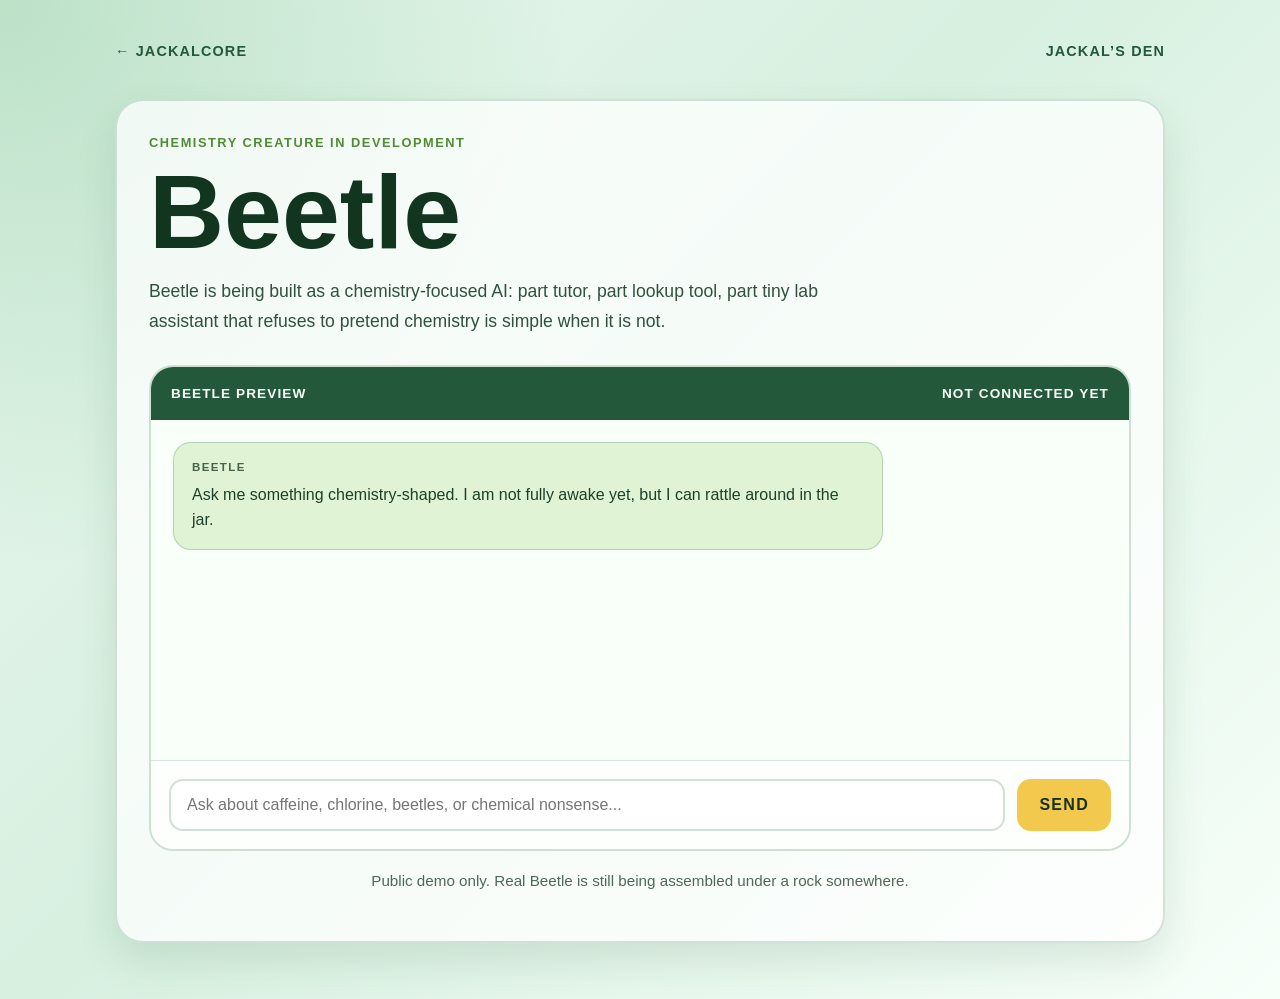
==== beetle.html @ c97536c2 "beetle2.0" ====
<!DOCTYPE html>
<html lang="en">
<head>
  <meta charset="UTF-8" />
  <meta name="viewport" content="width=device-width, initial-scale=1.0" />
  <title>Beetle — Jackalcore</title>
  <link rel="stylesheet" href="styles.css" />
  <style>
    body {
      margin: 0;
      background: #eaf7ef;
      color: #183024;
      font-family: Arial, sans-serif;
    }

    .beetle-page {
      min-height: 100vh;
      background:
        radial-gradient(circle at top left, rgba(102, 185, 126, 0.35), transparent 35%),
        linear-gradient(135deg, #eaf7ef 0%, #d7f0e0 45%, #f7fff9 100%);
    }

    .beetle-shell {
      width: min(1050px, calc(100% - 32px));
      margin: 0 auto;
      padding: 40px 0 56px;
    }

    .beetle-nav {
      display: flex;
      justify-content: space-between;
      align-items: center;
      margin-bottom: 36px;
      font-size: 0.9rem;
      letter-spacing: 0.08em;
      text-transform: uppercase;
    }

    .beetle-nav a {
      color: #24583a;
      text-decoration: none;
      font-weight: 700;
    }

    .beetle-hero {
      background: rgba(255, 255, 255, 0.75);
      border: 2px solid rgba(46, 117, 74, 0.2);
      border-radius: 28px;
      padding: 32px;
      box-shadow: 0 18px 40px rgba(22, 73, 44, 0.12);
    }

    .beetle-kicker {
      color: #4f8c35;
      font-weight: 800;
      letter-spacing: 0.12em;
      text-transform: uppercase;
      font-size: 0.8rem;
      margin-bottom: 12px;
    }

    h1 {
      font-size: clamp(3rem, 9vw, 6.5rem);
      line-height: 0.9;
      margin: 0 0 16px;
      color: #12351f;
    }

    .beetle-copy {
      max-width: 680px;
      font-size: 1.1rem;
      line-height: 1.7;
      color: #31513d;
    }

    .chat-card {
      margin-top: 28px;
      background: #f9fff9;
      border: 2px solid rgba(46, 117, 74, 0.22);
      border-radius: 24px;
      overflow: hidden;
      box-shadow: inset 0 0 0 1px rgba(255,255,255,0.7);
    }

    .chat-header {
      display: flex;
      justify-content: space-between;
      gap: 16px;
      padding: 16px 20px;
      background: #24583a;
      color: #f7fff9;
      font-size: 0.85rem;
      letter-spacing: 0.08em;
      text-transform: uppercase;
      font-weight: 800;
    }

    .chat-log {
      min-height: 340px;
      padding: 22px;
      display: flex;
      flex-direction: column;
      gap: 18px;
    }

    .message {
      max-width: 76%;
      padding: 16px 18px;
      border-radius: 18px;
      line-height: 1.55;
      font-size: 1rem;
    }

    .message.beetle {
      align-self: flex-start;
      background: #e1f3d5;
      border: 1px solid rgba(46, 117, 74, 0.25);
      color: #1d3f2a;
    }

    .message.user {
      align-self: flex-end;
      background: #2f7b4d;
      color: #ffffff;
    }

    .speaker {
      display: block;
      font-size: 0.72rem;
      font-weight: 900;
      letter-spacing: 0.12em;
      text-transform: uppercase;
      margin-bottom: 6px;
      opacity: 0.8;
    }

    .chat-controls {
      display: flex;
      gap: 12px;
      padding: 18px;
      border-top: 1px solid rgba(46, 117, 74, 0.18);
      background: rgba(255, 255, 255, 0.58);
    }

    input {
      flex: 1;
      border: 2px solid rgba(46, 117, 74, 0.22);
      border-radius: 14px;
      padding: 15px 16px;
      font-size: 1rem;
      color: #183024;
      background: #ffffff;
    }

    button {
      border: none;
      border-radius: 14px;
      padding: 0 22px;
      font-weight: 900;
      letter-spacing: 0.08em;
      text-transform: uppercase;
      background: #f2c94c;
      color: #183024;
      cursor: pointer;
    }

    .beetle-note {
      margin-top: 18px;
      color: #4e6857;
      font-size: 0.95rem;
      text-align: center;
    }
  </style>
</head>

<body class="beetle-page">
  <main class="beetle-shell">
    <nav class="beetle-nav">
      <a href="index.html">← Jackalcore</a>
      <a href="chat.html">Jackal’s Den</a>
    </nav>

    <section class="beetle-hero">
      <div class="beetle-kicker">Chemistry creature in development</div>
      <h1>Beetle</h1>
      <p class="beetle-copy">
        Beetle is being built as a chemistry-focused AI: part tutor, part lookup tool,
        part tiny lab assistant that refuses to pretend chemistry is simple when it is not.
      </p>

      <section class="chat-card">
        <div class="chat-header">
          <span>Beetle preview</span>
          <span>Not connected yet</span>
        </div>

        <div class="chat-log" id="chatLog">
          <div class="message beetle">
            <span class="speaker">Beetle</span>
            Ask me something chemistry-shaped. I am not fully awake yet, but I can rattle around in the jar.
          </div>
        </div>

        <form class="chat-controls" id="beetleForm">
          <input id="beetleInput" autocomplete="off" placeholder="Ask about caffeine, chlorine, beetles, or chemical nonsense..." />
          <button type="submit">Send</button>
        </form>
      </section>

      <p class="beetle-note">
        Public demo only. Real Beetle is still being assembled under a rock somewhere.
      </p>
    </section>
  </main>

  <script>
    const facts = [
      "Not fully developed. Did you know blue death-feigning beetles play possum when threatened?",
      "Try again later. Did you know rhino beetles can spend most of their lives as larvae?",
      "Still under construction. Did you know bombardier beetles can spray hot defensive chemicals?",
      "Beetle is not awake yet. Did you know ladybugs are beetles, not bugs in the true-bug sense?",
      "Chemistry brain loading. Did you know some beetles produce incredibly shiny structural colors without pigment?"
    ];

    const form = document.getElementById("beetleForm");
    const input = document.getElementById("beetleInput");
    const chatLog = document.getElementById("chatLog");

    function addMessage(kind, text) {
      const bubble = document.createElement("div");
      bubble.className = `message ${kind}`;
      bubble.innerHTML = `<span class="speaker">${kind === "user" ? "You" : "Beetle"}</span>${text}`;
      chatLog.appendChild(bubble);
      chatLog.scrollTop = chatLog.scrollHeight;
    }

    form.addEventListener("submit", (event) => {
      event.preventDefault();

      const text = input.value.trim();
      if (!text) return;

      addMessage("user", text);
      input.value = "";

      const reply = facts[Math.floor(Math.random() * facts.length)];

      setTimeout(() => {
        addMessage("beetle", reply);
      }, 350);
    });
  </script>
</body>
</html>
---- styles.css ----
@import url('https://fonts.googleapis.com/css2?family=Comfortaa:wght@400;500;600;700&family=Oswald:wght@400;500;600;700&family=Playfair+Display:ital,wght@0,500;0,600;0,700;0,800;1,500;1,600&family=Space+Grotesk:wght@400;500;600;700&display=swap');

:root {
  --home-bg: #120817;
  --home-panel: #24112d;
  --home-panel-strong: #31163e;
  --home-text: #fff3ff;
  --home-muted: #ead3eb;
  --home-purple: #bf88ff;
  --home-pink: #ff91c9;
  --home-line: #6f315e;
  --max-width: 1120px;
}

* { box-sizing: border-box; }
html { scroll-behavior: smooth; }
body {
  min-width: 320px;
  margin: 0;
  color: var(--home-text);
  background: var(--home-bg);
  font-family: "Space Grotesk", system-ui, -apple-system, BlinkMacSystemFont, "Segoe UI", sans-serif;
  line-height: 1.6;
  overflow-x: hidden;
}

a { color: inherit; text-decoration: none; }
a:focus-visible, button:focus-visible { outline: 3px solid #fff; outline-offset: 4px; }
button { font: inherit; }

.site-shell {
  width: min(var(--max-width), calc(100% - 2.5rem));
  margin: 0 auto;
}

.site-header {
  position: sticky;
  top: 0;
  z-index: 20;
  border-bottom: 1px solid rgba(255,255,255,0.11);
  background: rgba(18, 8, 23, 0.96);
}

.header-inner {
  min-height: 76px;
  display: flex;
  align-items: center;
  justify-content: space-between;
  gap: 1rem;
}

.brand {
  color: #fff6ff;
  font-size: 0.92rem;
  font-weight: 700;
  letter-spacing: 0.15em;
  white-space: nowrap;
}
.brand-mark { color: var(--home-pink); margin-right: 0.35rem; }

.page-nav { display: flex; flex-wrap: wrap; justify-content: flex-end; gap: 0.28rem; }
.page-nav a {
  color: #f2dcf0;
  padding: 0.44rem 0.75rem;
  border: 1px solid transparent;
  border-radius: 999px;
  font-size: 0.78rem;
  letter-spacing: 0.05em;
  transition: 160ms ease;
}
.page-nav a:hover,
.page-nav a[aria-current="page"] {
  color: #fff;
  border-color: var(--home-pink);
  background: #3a1936;
}

/* Home page */
.hero { padding: clamp(4.5rem, 9vw, 7.5rem) 0 4rem; }
.home-hero-grid { display: grid; grid-template-columns: minmax(0, 1.2fr) minmax(260px, 0.8fr); gap: 2rem; align-items: center; }
.kicker { margin: 0 0 0.8rem; color: var(--home-pink); font-size: 0.74rem; font-weight: 700; letter-spacing: 0.18em; text-transform: uppercase; }
.display-title { margin: 0; max-width: 820px; color: #fff8ff; font-size: clamp(3.25rem, 10vw, 8.3rem); line-height: 0.9; letter-spacing: -0.08em; }
.display-title span { color: var(--home-purple); }
.hero-tagline { margin: 1.2rem 0 0; color: #fff5ff; font-size: clamp(1.1rem, 2vw, 1.45rem); }
.hero-copy { max-width: 700px; margin: 1rem 0 0; color: var(--home-muted); }
.hero-actions { display: flex; flex-wrap: wrap; gap: 0.75rem; margin-top: 1.55rem; }
.button {
  display: inline-flex;
  align-items: center;
  justify-content: center;
  min-height: 42px;
  padding: 0.7rem 1rem;
  border: 1px solid rgba(255,255,255,0.25);
  border-radius: 0.75rem;
  color: #fff;
  background: transparent;
  font-size: 0.79rem;
  font-weight: 700;
  letter-spacing: 0.05em;
  text-transform: uppercase;
  transition: transform 160ms ease, background 160ms ease;
}
.button:hover { transform: translateY(-2px); }
.button.primary { color: #250d23; border-color: transparent; background: #ff91c9; }
.button.secondary { background: rgba(255,255,255,0.05); }
.button.disabled { opacity: 0.62; cursor: not-allowed; }
.button.disabled:hover { transform: none; }

.hero-orbit { position: relative; min-height: 330px; overflow: hidden; border: 1px solid #6e315f; border-radius: 1.4rem; background: #29112c; }
.hero-orbit::before, .hero-orbit::after { content: ""; position: absolute; border: 1px dashed rgba(255,255,255,0.22); border-radius: 50%; }
.hero-orbit::before { width: 280px; height: 280px; top: 25px; left: 20px; }
.hero-orbit::after { width: 190px; height: 190px; top: 70px; left: 67px; border-color: #c8589a; }
.orbit-core { position: absolute; top: 50%; left: 50%; display: grid; width: 110px; height: 110px; place-items: center; transform: translate(-50%, -50%); border: 1px solid rgba(255,255,255,0.48); border-radius: 50%; background: #1a0b1b; color: #fff; font-size: 0.74rem; font-weight: 700; letter-spacing: 0.14em; text-transform: uppercase; }
.orbit-tag { position: absolute; display: flex; align-items: center; gap: 0.45rem; padding: 0.5rem 0.65rem; border: 1px solid rgba(255,255,255,0.2); border-radius: 999px; background: #160a16; color: #f8eefa; font-size: 0.75rem; }
.orbit-tag::before { content: ""; width: 0.48rem; height: 0.48rem; border-radius: 50%; background: #ff91c9; }
.orbit-tag.jackal { top: 30px; right: 24px; }
.orbit-tag.beetle { right: 28px; bottom: 45px; }
.orbit-tag.hyena { bottom: 26px; left: 24px; }
.orbit-tag.beetle::before { background: #73c8f7; }
.orbit-tag.hyena::before { background: #f7cf4c; }

.section { padding: 5rem 0; }
.section-heading { max-width: 720px; margin-bottom: 2rem; }
.section-heading h2 { margin: 0; color: #fff7ff; font-size: clamp(2rem, 5vw, 3.6rem); letter-spacing: -0.06em; line-height: 0.98; }
.section-heading p { margin: 0.9rem 0 0; color: var(--home-muted); }
.section-rule { width: 100%; height: 1px; background: #72345f; }
.commitment-grid, .creature-grid { display: grid; grid-template-columns: repeat(3, minmax(0, 1fr)); gap: 1rem; }
.commitment-card, .creature-card { padding: 1.35rem; border: 1px solid #5a2c55; border-radius: 1rem; background: #24122b; }
.commitment-card h3, .creature-card h3 { margin: 0 0 0.48rem; color: #fff8ff; font-size: 1rem; }
.commitment-card p, .creature-card p { margin: 0; color: var(--home-muted); }
.commitment-card::before { display: block; margin-bottom: 0.68rem; color: var(--home-pink); font-size: 0.7rem; font-weight: 700; letter-spacing: 0.12em; }
.commitment-card:nth-child(1)::before { content: "01 / USEFUL"; }
.commitment-card:nth-child(2)::before { content: "02 / HUMAN"; }
.commitment-card:nth-child(3)::before { content: "03 / RESPONSIBLE"; }
.commitment-card:nth-child(4)::before { content: "04 / INTENTIONAL"; }
.commitment-card:nth-child(5)::before { content: "05 / OPEN"; }
.creature-card { display: flex; min-height: 270px; flex-direction: column; }
.creature-card .creature-number { margin-bottom: auto; color: var(--home-pink); font-size: 0.75rem; font-weight: 700; letter-spacing: 0.16em; }
.creature-card h3 { margin-top: 1.5rem; font-size: 1.65rem; letter-spacing: -0.05em; }
.creature-card .creature-subtitle { margin-bottom: 0.7rem; color: #fff; font-size: 0.92rem; font-weight: 600; }
.creature-card a { align-self: flex-start; margin-top: 1.1rem; color: var(--home-purple); font-size: 0.77rem; letter-spacing: 0.1em; text-transform: uppercase; }
.creature-card.jackal { background: #361b26; }
.creature-card.beetle { background: #123647; }
.creature-card.hyena { background: #4c3814; }
.flagship { display: grid; grid-template-columns: minmax(0, 1fr) minmax(270px, 0.7fr); gap: 2rem; align-items: center; overflow: hidden; padding: clamp(1.5rem, 4vw, 3.3rem); border: 1px solid #814064; border-radius: 1.4rem; background: #32142d; }
.flagship h2 { margin: 0; color: #fff7ff; font-size: clamp(2.3rem, 5vw, 4rem); letter-spacing: -0.07em; }
.flagship p { color: #f0dff0; }
.tag-row { display: flex; flex-wrap: wrap; gap: 0.5rem; margin: 1.1rem 0 0; }
.status-tag { padding: 0.3rem 0.58rem; border: 1px solid rgba(255,255,255,0.2); border-radius: 999px; background: #421d3b; color: #fff2ff; font-size: 0.72rem; }
.flagship-aside { display: grid; min-height: 250px; place-items: center; border: 1px dashed rgba(255,255,255,0.34); border-radius: 1rem; background: #21101e; }
.flagship-aside span { max-width: 150px; color: #f4d9ef; font-size: 0.8rem; letter-spacing: 0.13em; text-align: center; text-transform: uppercase; }
.site-footer { padding: 2.2rem 0 3.2rem; border-top: 1px solid rgba(255,255,255,0.12); color: var(--home-muted); }
.footer-inner { display: flex; flex-wrap: wrap; align-items: end; justify-content: space-between; gap: 1rem; }
.footer-signoff { margin: 0; color: #fff1ff; font-size: 0.88rem; }
.footer-note { margin: 0.35rem 0 0; font-size: 0.8rem; }
.footer-mini { max-width: 430px; font-size: 0.73rem; text-align: right; }

/* Shared creature-page safety frame: every page gets breathing room. */
.creature-page { --page-bg: #1a1112; --page-frame: #2b1818; --panel: #3a2320; --ink: #fff4e8; --muted: #ebd3c1; --accent: #e6bd62; --border: #8a6135; background: var(--page-bg); color: var(--ink); }
.creature-page .site-header { background: var(--page-bg); border-color: var(--border); }
.creature-page .page-nav a { color: var(--muted); }
.creature-page .page-nav a:hover, .creature-page .page-nav a[aria-current="page"] { color: var(--ink); border-color: var(--accent); background: var(--panel); }
.creature-main { width: min(1180px, calc(100% - 2.5rem)); margin: 1.5rem auto 2.75rem; padding: clamp(1.15rem, 3vw, 2.35rem); border: 1px solid var(--border); border-radius: 1.55rem; background: var(--page-frame); }
.creature-page .site-shell { width: 100%; margin: 0; }
.creature-hero { padding: clamp(1rem, 2vw, 1.75rem) 0 clamp(2.8rem, 5vw, 4.4rem); }
.creature-hero-grid { display: grid; grid-template-columns: minmax(0, 1.05fr) minmax(290px, 0.95fr); gap: clamp(1.4rem, 4vw, 2.7rem); align-items: center; }
.creature-page .kicker, .creature-page .small-label { color: var(--accent); }
.creature-title { margin: 0; color: var(--ink); font-size: clamp(3.6rem, 9vw, 7.6rem); line-height: 0.88; letter-spacing: -0.07em; }
.creature-subline { margin: 1rem 0 0; color: var(--accent); font-size: 0.8rem; font-weight: 700; letter-spacing: 0.14em; text-transform: uppercase; }
.creature-page .hero-copy { color: var(--muted); }
.creature-page .button.primary { color: #291605; border-color: transparent; background: var(--accent); }
.creature-page .button.secondary { color: var(--ink); border-color: var(--border); background: var(--panel); }
.creature-art-habitat { position: relative; display: grid; min-height: 350px; place-items: center; overflow: hidden; border: 3px solid var(--border); border-radius: 1rem; background: var(--panel); box-shadow: 0 0 0 4px var(--page-frame), 0 0 0 6px var(--border); }
.art-habitat-note { position: relative; z-index: 2; margin: 0; padding: 0.65rem 0.82rem; border: 1px solid var(--accent); border-radius: 0.5rem; background: var(--page-frame); color: var(--ink); font-size: 0.7rem; letter-spacing: 0.14em; text-align: center; text-transform: uppercase; }
.art-habitat-detail { position: absolute; right: 0.9rem; bottom: 0.7rem; margin: 0; color: var(--muted); font-size: 0.68rem; letter-spacing: 0.1em; text-transform: uppercase; }
.page-section { padding: 0 0 clamp(2.4rem, 5vw, 4.4rem); }
.page-section:last-child { padding-bottom: 0.4rem; }
.creature-page .section-heading { max-width: 760px; margin-bottom: 1.35rem; }
.creature-page .section-heading h2 { color: var(--ink); }
.creature-page .section-heading p, .creature-page .content-card p, .creature-page .content-card li, .creature-page .page-note { color: var(--muted); }
.content-grid { display: grid; grid-template-columns: repeat(2, minmax(0, 1fr)); gap: 1rem; }
.content-card { padding: clamp(1.1rem, 2.5vw, 1.55rem); border: 1px solid var(--border); border-radius: 0.95rem; background: var(--panel); }
.content-card.full { grid-column: 1 / -1; }
.content-card h3 { margin: 0 0 0.66rem; color: var(--ink); font-size: 1.08rem; }
.content-card ul { margin: 0; padding-left: 1.25rem; }
.content-card li + li { margin-top: 0.48rem; }
.content-card .small-label { margin: 0 0 0.65rem; font-size: 0.7rem; font-weight: 700; letter-spacing: 0.14em; text-transform: uppercase; }
.commands { background: var(--panel); }
.command-line { margin: 0; padding: 0.76rem 0; border-top: 1px solid var(--border); color: var(--ink); font-family: ui-monospace, SFMono-Regular, Menlo, Monaco, Consolas, monospace; font-size: 0.87rem; }
.command-line:first-of-type { border-top: 0; }
.command-line::before { content: "> "; color: var(--accent); }
.status-grid { display: grid; grid-template-columns: repeat(4, minmax(0, 1fr)); gap: 0.7rem; }
.status-box { padding: 0.95rem; border: 1px solid var(--border); border-radius: 0.85rem; background: var(--panel); }
.status-box strong { display: block; color: var(--accent); font-size: 0.76rem; letter-spacing: 0.1em; text-transform: uppercase; }
.status-box span { display: block; margin-top: 0.25rem; color: var(--muted); font-size: 0.84rem; }
.demo-chat { padding: 1rem; border: 1px solid var(--border); border-radius: 0.8rem; background: var(--page-frame); }
.chat-message { padding: 0.78rem 0; border-top: 1px solid var(--border); }
.chat-message:first-child { border-top: 0; }
.chat-message strong { display: inline-block; min-width: 5.6rem; color: var(--accent); font-size: 0.8rem; }
.chat-message span { color: var(--muted); }
.creature-page .site-footer { border-color: var(--border); background: var(--page-bg); }
.creature-page .footer-signoff { color: var(--ink); }
.creature-page .footer-note, .creature-page .footer-mini { color: var(--muted); }

/* JACKAL: cozy tavern den / pixel-game mood */
.jackal-page { --page-bg: #27140e; --page-frame: #4a2a1d; --panel: #5c3827; --ink: #fff3df; --muted: #eed5b5; --accent: #e2b65e; --border: #9a6839; }
.jackal-page .site-header { background: #25130e; }
.jackal-page .creature-main { box-shadow: 0 0 0 7px #1c0e09, 0 0 0 9px #8e5730; }
.jackal-page .creature-title,
.jackal-page .section-heading h2 { font-family: "Playfair Display", Georgia, serif; }
.jackal-page .creature-title { letter-spacing: -0.055em; }
.jackal-page .content-card,
.jackal-page .status-box { box-shadow: inset 0 2px 0 rgba(255,241,202,0.13), 0 3px 0 rgba(40,20,13,0.35); }
.jackal-page .content-card { border-radius: 0.65rem; }
.jackal-page .creature-art-habitat { min-height: 330px; border-radius: 0.55rem; background: #321b13; }
.jackal-page .creature-art-habitat::before { content: ""; position: absolute; inset: 1.1rem; border: 2px solid #714323; box-shadow: inset 0 0 0 3px #24120c; }
.jackal-page .creature-art-habitat::after { content: "TAVERN CORNER"; position: absolute; top: 1.25rem; left: 50%; transform: translateX(-50%); color: #d5a85e; font-family: "Playfair Display", Georgia, serif; font-size: 0.85rem; font-weight: 700; letter-spacing: 0.15em; white-space: nowrap; }
.jackal-page .art-habitat-note { border-radius: 0.25rem; background: #21100b; }
.jackal-page .button.primary { background: #e2b65e; }
.jackal-page .button.secondary { background: #43271b; }

/* BEETLE: teal-blue lab / green glass / warm gold lettering */
.beetle-page { --page-bg: #0e2f2d; --page-frame: #17423d; --panel: #1c514a; --ink: #fff2ca; --muted: #e4dfbd; --accent: #ebc66d; --border: #5f9a7d; }
.beetle-page .site-header { background: #0e2f2d; }
.beetle-page .creature-main { box-shadow: 0 0 0 6px #082321, 0 0 0 8px #5f9a7d; }
.beetle-page .creature-title,
.beetle-page .section-heading h2 { font-family: "Oswald", Impact, sans-serif; font-weight: 600; letter-spacing: -0.025em; text-transform: uppercase; }
.beetle-page .creature-art-habitat { border-radius: 1.15rem; background: #16515a; }
.beetle-page .creature-art-habitat::before { content: "✦"; position: absolute; color: #a5d9ca; font-size: 13rem; line-height: 1; opacity: 0.28; }
.beetle-page .creature-art-habitat::after { content: "SPECIMEN WINDOW"; position: absolute; top: 1rem; left: 1rem; color: #ffe4a3; font-size: 0.68rem; font-weight: 700; letter-spacing: 0.13em; }
.beetle-page .content-card { background: #1b4c46; }
.beetle-page .demo-chat { background: #103b38; }
.beetle-page .button.secondary { background: #16443f; }

/* HYENA: childhood sticker book + zoo gift-shop playroom */
.hyena-page { --page-bg: #f5ca55; --page-frame: #fff3c9; --panel: #fff8dc; --ink: #5d371b; --muted: #714a27; --accent: #d65b35; --border: #8a562b; background: #f5ca55; font-family: "Comfortaa", system-ui, sans-serif; }
.hyena-page .site-header { background: #f5ca55; border-color: #b77631; }
.hyena-page .brand { color: #5d371b; font-family: "Space Grotesk", sans-serif; }
.hyena-page .brand-mark { color: #d65b35; }
.hyena-page .page-nav a { color: #5d371b; }
.hyena-page .page-nav a:hover,
.hyena-page .page-nav a[aria-current="page"] { color: #5d371b; border-color: #8a562b; background: #fff0b2; }
.hyena-page .creature-main { position: relative; overflow: hidden; border: 3px dashed #8a562b; border-radius: 1.75rem; background: #fff3c9; box-shadow: 8px 8px 0 #c58236; }
.hyena-page .creature-title,
.hyena-page .section-heading h2 { font-family: "Comfortaa", system-ui, sans-serif; font-weight: 700; letter-spacing: -0.065em; }
.hyena-page .kicker,
.hyena-page .small-label { color: #c24d2f; }
.hyena-page .creature-subline { color: #39764f; }
.hyena-page .creature-art-habitat { border: 3px solid #8a562b; border-radius: 1.6rem; background: #f2a94d; box-shadow: 5px 5px 0 #8a562b; }
.hyena-page .creature-art-habitat::before { content: "☀"; position: absolute; top: -1.7rem; right: 1rem; color: #fff6c7; font-size: 9rem; opacity: 0.65; }
.hyena-page .creature-art-habitat::after { content: "🐒  🍌  🌿"; position: absolute; right: 1.1rem; bottom: 0.85rem; font-size: 1.45rem; letter-spacing: 0.2rem; }
.hyena-page .art-habitat-note { border: 2px solid #8a562b; border-radius: 999px; background: #fff3c9; color: #5d371b; font-family: "Comfortaa", system-ui, sans-serif; font-weight: 700; }
.hyena-page .art-habitat-detail { display: none; }
.hyena-page .content-card,
.hyena-page .status-box { border: 2px solid #8a562b; border-radius: 1.25rem; background: #fff8dc; box-shadow: 4px 4px 0 #e0a03b; }
.hyena-page .content-card.full { background: #fff2bd; }
.hyena-page .demo-chat { background: #fff2bd; }
.hyena-page .button.primary { color: #fff; background: #d65b35; }
.hyena-page .button.secondary { color: #5d371b; border-color: #8a562b; background: #fff8dc; }
.hyena-page .jungle-staff { margin: 1rem 0 0; color: #39764f; font-size: 1.22rem; letter-spacing: 0.26rem; }
.hyena-page .site-footer { border-color: #b77631; background: #f5ca55; }
.hyena-page .footer-signoff,
.hyena-page .footer-note,
.hyena-page .footer-mini { color: #5d371b; }
.hyena-sticker-strip { display: flex; flex-wrap: wrap; gap: 0.55rem; align-items: center; margin: 0 0 1.1rem; }
.hyena-sticker { display: inline-flex; align-items: center; gap: 0.3rem; padding: 0.36rem 0.55rem; border: 2px solid #8a562b; border-radius: 999px; background: #fff8dc; color: #5d371b; box-shadow: 3px 3px 0 #e0a03b; font-family: "Comfortaa", system-ui, sans-serif; font-size: 0.72rem; font-weight: 700; }
.hyena-sticker:nth-child(2) { transform: rotate(-3deg); }
.hyena-sticker:nth-child(3) { transform: rotate(2deg); }
.hyena-sticker:nth-child(4) { transform: rotate(-2deg); }

@media (max-width: 850px) {
  .home-hero-grid, .creature-hero-grid, .flagship { grid-template-columns: 1fr; }
  .commitment-grid, .creature-grid { grid-template-columns: repeat(2, minmax(0, 1fr)); }
  .status-grid { grid-template-columns: repeat(2, minmax(0, 1fr)); }
  .hero-orbit { max-width: 540px; width: 100%; min-height: 280px; }
}

@media (max-width: 590px) {
  .site-shell, .creature-main { width: min(100% - 1.25rem, var(--max-width)); }
  .header-inner { min-height: auto; align-items: flex-start; padding: 0.75rem 0; }
  .brand { padding-top: 0.35rem; font-size: 0.77rem; }
  .page-nav { gap: 0.16rem; }
  .page-nav a { padding: 0.34rem 0.48rem; font-size: 0.66rem; }
  .hero { padding-top: 4rem; }
  .commitment-grid, .creature-grid, .content-grid, .status-grid { grid-template-columns: 1fr; }
  .display-title { font-size: clamp(3.3rem, 19vw, 5.7rem); }
  .creature-title { font-size: clamp(3.2rem, 17vw, 5.7rem); }
  .section { padding: 4rem 0; }
  .creature-main { margin-top: 0.75rem; padding: 0.95rem; border-radius: 1.1rem; }
  .creature-art-habitat { min-height: 270px; }
  .footer-mini { text-align: left; }
}


/* Sleepy Jackal pixel art */
.jackal-feature-art {
  width: min(540px, 92%);
  image-rendering: pixelated;
  position: relative;
  z-index: 2;
  filter: drop-shadow(0 20px 24px rgba(0, 0, 0, 0.38));
}

.jackal-page .creature-art-habitat {
  display: grid;
  place-items: center;
  padding: 1.25rem;
}

.jackal-page .creature-art-habitat::after {
  content: "NAP STATION";
}

@media (max-width: 590px) {
  .jackal-feature-art {
    width: min(390px, 96%);
  }
}
/* Homepage emergency contrast repair */

body.home-page,
.home-page {
  background: #09060e !important;
  color: #f8edf9 !important;
}

.home-page .site-shell,
.home-page .hero,
.home-page .section,
.home-page .site-footer {
  background: transparent !important;
  color: #f8edf9 !important;
}

.home-page .display-title,
.home-page .display-title span,
.home-page .section-heading h2,
.home-page .commitment-card h3,
.home-page .creature-card h3,
.home-page .flagship h2 {
  color: #fff7ff !important;
}

.home-page .hero-tagline,
.home-page .hero-copy,
.home-page .section-heading p,
.home-page .commitment-card p,
.home-page .creature-card p,
.home-page .footer-note,
.home-page .footer-mini {
  color: #e7d7ea !important;
}

.home-page .kicker,
.home-page .creature-number {
  color: #ff8fca !important;
}

.home-page .button.primary {
  background: #ff74ba !important;
  color: #170817 !important;
}

.home-page .button.secondary {
  border-color: rgba(255, 255, 255, 0.28) !important;
  color: #fff7ff !important;
}

.home-page .orbit-card,
.home-page .commitment-card,
.home-page .creature-card,
.home-page .flagship-card {
  background: rgba(28, 14, 37, 0.86) !important;
  border-color: rgba(255, 116, 186, 0.22) !important;
}
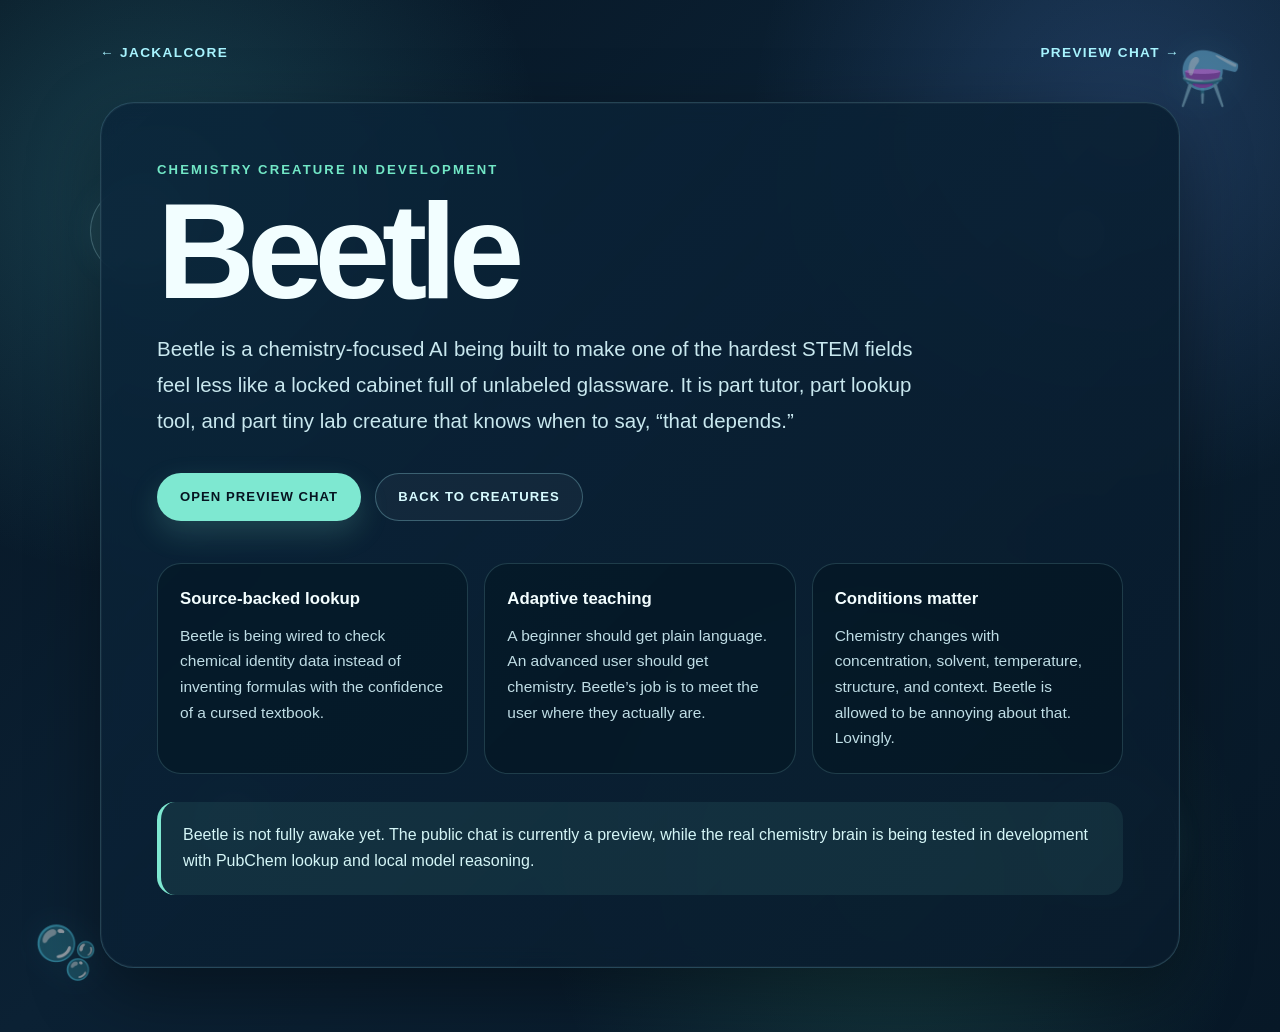
==== commit 0579f282: "beettle" ====
--- a/beetle.html
+++ b/beetle.html
@@ -5,250 +5,256 @@
   <meta name="viewport" content="width=device-width, initial-scale=1.0" />
   <title>Beetle — Jackalcore</title>
   <link rel="stylesheet" href="styles.css" />
+
   <style>
     body {
       margin: 0;
-      background: #eaf7ef;
-      color: #183024;
+      background: #061421;
+      color: #e9fbff;
       font-family: Arial, sans-serif;
-    }
-
-    .beetle-page {
+      overflow-x: hidden;
+    }
+
+    .beetle-overview {
       min-height: 100vh;
+      position: relative;
       background:
-        radial-gradient(circle at top left, rgba(102, 185, 126, 0.35), transparent 35%),
-        linear-gradient(135deg, #eaf7ef 0%, #d7f0e0 45%, #f7fff9 100%);
-    }
+        radial-gradient(circle at 12% 18%, rgba(84, 203, 216, 0.22), transparent 28%),
+        radial-gradient(circle at 88% 12%, rgba(108, 160, 255, 0.20), transparent 26%),
+        radial-gradient(circle at 70% 86%, rgba(89, 220, 164, 0.16), transparent 28%),
+        linear-gradient(135deg, #061421 0%, #0b2134 45%, #071827 100%);
+    }
+
+    .bubble {
+      position: absolute;
+      border: 1px solid rgba(184, 244, 255, 0.28);
+      border-radius: 999px;
+      background: rgba(184, 244, 255, 0.05);
+      box-shadow: 0 0 30px rgba(110, 220, 240, 0.08);
+      pointer-events: none;
+    }
+
+    .bubble.one { width: 90px; height: 90px; left: 7%; top: 18%; }
+    .bubble.two { width: 42px; height: 42px; right: 14%; top: 21%; }
+    .bubble.three { width: 130px; height: 130px; right: 8%; bottom: 12%; }
+    .bubble.four { width: 56px; height: 56px; left: 16%; bottom: 18%; }
+
+    .emoji-corner {
+      position: absolute;
+      font-size: clamp(2rem, 4vw, 3.8rem);
+      opacity: 0.55;
+      filter: drop-shadow(0 0 18px rgba(102, 221, 238, 0.2));
+      pointer-events: none;
+    }
+
+    .emoji-corner.left { left: 34px; bottom: 38px; }
+    .emoji-corner.right { right: 38px; top: 38px; }
 
     .beetle-shell {
-      width: min(1050px, calc(100% - 32px));
+      width: min(1080px, calc(100% - 32px));
       margin: 0 auto;
-      padding: 40px 0 56px;
+      padding: 42px 0 64px;
+      position: relative;
+      z-index: 1;
     }
 
     .beetle-nav {
       display: flex;
       justify-content: space-between;
       align-items: center;
-      margin-bottom: 36px;
-      font-size: 0.9rem;
-      letter-spacing: 0.08em;
-      text-transform: uppercase;
-    }
-
-    .beetle-nav a {
-      color: #24583a;
-      text-decoration: none;
-      font-weight: 700;
-    }
-
-    .beetle-hero {
-      background: rgba(255, 255, 255, 0.75);
-      border: 2px solid rgba(46, 117, 74, 0.2);
-      border-radius: 28px;
-      padding: 32px;
-      box-shadow: 0 18px 40px rgba(22, 73, 44, 0.12);
-    }
-
-    .beetle-kicker {
-      color: #4f8c35;
-      font-weight: 800;
-      letter-spacing: 0.12em;
-      text-transform: uppercase;
-      font-size: 0.8rem;
-      margin-bottom: 12px;
-    }
-
-    h1 {
-      font-size: clamp(3rem, 9vw, 6.5rem);
-      line-height: 0.9;
-      margin: 0 0 16px;
-      color: #12351f;
-    }
-
-    .beetle-copy {
-      max-width: 680px;
-      font-size: 1.1rem;
-      line-height: 1.7;
-      color: #31513d;
-    }
-
-    .chat-card {
-      margin-top: 28px;
-      background: #f9fff9;
-      border: 2px solid rgba(46, 117, 74, 0.22);
-      border-radius: 24px;
-      overflow: hidden;
-      box-shadow: inset 0 0 0 1px rgba(255,255,255,0.7);
-    }
-
-    .chat-header {
-      display: flex;
-      justify-content: space-between;
-      gap: 16px;
-      padding: 16px 20px;
-      background: #24583a;
-      color: #f7fff9;
+      margin-bottom: 38px;
       font-size: 0.85rem;
-      letter-spacing: 0.08em;
+      letter-spacing: 0.1em;
       text-transform: uppercase;
       font-weight: 800;
     }
 
-    .chat-log {
-      min-height: 340px;
-      padding: 22px;
+    .beetle-nav a {
+      color: #a8f4ff;
+      text-decoration: none;
+    }
+
+    .beetle-card {
+      border: 1px solid rgba(168, 244, 255, 0.18);
+      border-radius: 34px;
+      padding: clamp(28px, 5vw, 56px);
+      background:
+        linear-gradient(135deg, rgba(10, 37, 58, 0.86), rgba(9, 27, 44, 0.92));
+      box-shadow:
+        0 24px 70px rgba(0, 0, 0, 0.38),
+        inset 0 0 0 1px rgba(255, 255, 255, 0.04);
+      backdrop-filter: blur(10px);
+    }
+
+    .beetle-kicker {
+      color: #72e7c6;
+      font-size: 0.82rem;
+      font-weight: 900;
+      letter-spacing: 0.16em;
+      text-transform: uppercase;
+      margin-bottom: 14px;
+    }
+
+    h1 {
+      font-size: clamp(4rem, 12vw, 8.5rem);
+      line-height: 0.85;
+      margin: 0 0 22px;
+      color: #f2feff;
+      letter-spacing: -0.06em;
+    }
+
+    .intro {
+      max-width: 760px;
+      font-size: clamp(1.08rem, 2vw, 1.28rem);
+      line-height: 1.75;
+      color: #c9e8ef;
+      margin-bottom: 34px;
+    }
+
+    .button-row {
       display: flex;
-      flex-direction: column;
-      gap: 18px;
-    }
-
-    .message {
-      max-width: 76%;
-      padding: 16px 18px;
-      border-radius: 18px;
-      line-height: 1.55;
-      font-size: 1rem;
-    }
-
-    .message.beetle {
-      align-self: flex-start;
-      background: #e1f3d5;
-      border: 1px solid rgba(46, 117, 74, 0.25);
-      color: #1d3f2a;
-    }
-
-    .message.user {
-      align-self: flex-end;
-      background: #2f7b4d;
-      color: #ffffff;
-    }
-
-    .speaker {
-      display: block;
-      font-size: 0.72rem;
-      font-weight: 900;
-      letter-spacing: 0.12em;
-      text-transform: uppercase;
-      margin-bottom: 6px;
-      opacity: 0.8;
-    }
-
-    .chat-controls {
-      display: flex;
-      gap: 12px;
-      padding: 18px;
-      border-top: 1px solid rgba(46, 117, 74, 0.18);
-      background: rgba(255, 255, 255, 0.58);
-    }
-
-    input {
-      flex: 1;
-      border: 2px solid rgba(46, 117, 74, 0.22);
-      border-radius: 14px;
-      padding: 15px 16px;
-      font-size: 1rem;
-      color: #183024;
-      background: #ffffff;
-    }
-
-    button {
-      border: none;
-      border-radius: 14px;
+      flex-wrap: wrap;
+      gap: 14px;
+      margin: 30px 0 42px;
+    }
+
+    .button {
+      display: inline-flex;
+      align-items: center;
+      justify-content: center;
+      min-height: 48px;
       padding: 0 22px;
+      border-radius: 999px;
+      text-decoration: none;
       font-weight: 900;
       letter-spacing: 0.08em;
       text-transform: uppercase;
-      background: #f2c94c;
-      color: #183024;
-      cursor: pointer;
-    }
-
-    .beetle-note {
-      margin-top: 18px;
-      color: #4e6857;
-      font-size: 0.95rem;
-      text-align: center;
+      font-size: 0.82rem;
+    }
+
+    .button.primary {
+      background: #7ee8d1;
+      color: #061421;
+      box-shadow: 0 12px 30px rgba(126, 232, 209, 0.18);
+    }
+
+    .button.secondary {
+      border: 1px solid rgba(168, 244, 255, 0.28);
+      color: #d7fbff;
+      background: rgba(255, 255, 255, 0.04);
+    }
+
+    .overview-grid {
+      display: grid;
+      grid-template-columns: repeat(3, 1fr);
+      gap: 16px;
+      margin-top: 26px;
+    }
+
+    .overview-box {
+      border: 1px solid rgba(168, 244, 255, 0.16);
+      border-radius: 24px;
+      padding: 22px;
+      background: rgba(4, 19, 31, 0.48);
+    }
+
+    .overview-box h2 {
+      margin: 0 0 10px;
+      color: #f3feff;
+      font-size: 1.05rem;
+    }
+
+    .overview-box p {
+      margin: 0;
+      color: #bfdde5;
+      line-height: 1.65;
+      font-size: 0.97rem;
+    }
+
+    .lab-note {
+      margin-top: 28px;
+      padding: 20px 22px;
+      border-left: 4px solid #7ee8d1;
+      border-radius: 18px;
+      background: rgba(126, 232, 209, 0.08);
+      color: #d5f6f7;
+      line-height: 1.65;
+    }
+
+    @media (max-width: 780px) {
+      .overview-grid {
+        grid-template-columns: 1fr;
+      }
+
+      .beetle-nav {
+        gap: 16px;
+        align-items: flex-start;
+        flex-direction: column;
+      }
     }
   </style>
 </head>
 
-<body class="beetle-page">
+<body class="beetle-overview">
+  <div class="bubble one"></div>
+  <div class="bubble two"></div>
+  <div class="bubble three"></div>
+  <div class="bubble four"></div>
+  <div class="emoji-corner left">🫧</div>
+  <div class="emoji-corner right">⚗️</div>
+
   <main class="beetle-shell">
     <nav class="beetle-nav">
       <a href="index.html">← Jackalcore</a>
-      <a href="chat.html">Jackal’s Den</a>
+      <a href="beetle-chat.html">Preview chat →</a>
     </nav>
 
-    <section class="beetle-hero">
+    <section class="beetle-card">
       <div class="beetle-kicker">Chemistry creature in development</div>
       <h1>Beetle</h1>
-      <p class="beetle-copy">
-        Beetle is being built as a chemistry-focused AI: part tutor, part lookup tool,
-        part tiny lab assistant that refuses to pretend chemistry is simple when it is not.
+
+      <p class="intro">
+        Beetle is a chemistry-focused AI being built to make one of the hardest STEM fields
+        feel less like a locked cabinet full of unlabeled glassware. It is part tutor, part
+        lookup tool, and part tiny lab creature that knows when to say, “that depends.”
       </p>
 
-      <section class="chat-card">
-        <div class="chat-header">
-          <span>Beetle preview</span>
-          <span>Not connected yet</span>
-        </div>
-
-        <div class="chat-log" id="chatLog">
-          <div class="message beetle">
-            <span class="speaker">Beetle</span>
-            Ask me something chemistry-shaped. I am not fully awake yet, but I can rattle around in the jar.
-          </div>
-        </div>
-
-        <form class="chat-controls" id="beetleForm">
-          <input id="beetleInput" autocomplete="off" placeholder="Ask about caffeine, chlorine, beetles, or chemical nonsense..." />
-          <button type="submit">Send</button>
-        </form>
-      </section>
-
-      <p class="beetle-note">
-        Public demo only. Real Beetle is still being assembled under a rock somewhere.
+      <div class="button-row">
+        <a class="button primary" href="beetle-chat.html">Open preview chat</a>
+        <a class="button secondary" href="index.html">Back to creatures</a>
+      </div>
+
+      <div class="overview-grid">
+        <article class="overview-box">
+          <h2>Source-backed lookup</h2>
+          <p>
+            Beetle is being wired to check chemical identity data instead of inventing formulas
+            with the confidence of a cursed textbook.
+          </p>
+        </article>
+
+        <article class="overview-box">
+          <h2>Adaptive teaching</h2>
+          <p>
+            A beginner should get plain language. An advanced user should get chemistry.
+            Beetle’s job is to meet the user where they actually are.
+          </p>
+        </article>
+
+        <article class="overview-box">
+          <h2>Conditions matter</h2>
+          <p>
+            Chemistry changes with concentration, solvent, temperature, structure, and context.
+            Beetle is allowed to be annoying about that. Lovingly.
+          </p>
+        </article>
+      </div>
+
+      <p class="lab-note">
+        Beetle is not fully awake yet. The public chat is currently a preview, while the real
+        chemistry brain is being tested in development with PubChem lookup and local model reasoning.
       </p>
     </section>
   </main>
-
-  <script>
-    const facts = [
-      "Not fully developed. Did you know blue death-feigning beetles play possum when threatened?",
-      "Try again later. Did you know rhino beetles can spend most of their lives as larvae?",
-      "Still under construction. Did you know bombardier beetles can spray hot defensive chemicals?",
-      "Beetle is not awake yet. Did you know ladybugs are beetles, not bugs in the true-bug sense?",
-      "Chemistry brain loading. Did you know some beetles produce incredibly shiny structural colors without pigment?"
-    ];
-
-    const form = document.getElementById("beetleForm");
-    const input = document.getElementById("beetleInput");
-    const chatLog = document.getElementById("chatLog");
-
-    function addMessage(kind, text) {
-      const bubble = document.createElement("div");
-      bubble.className = `message ${kind}`;
-      bubble.innerHTML = `<span class="speaker">${kind === "user" ? "You" : "Beetle"}</span>${text}`;
-      chatLog.appendChild(bubble);
-      chatLog.scrollTop = chatLog.scrollHeight;
-    }
-
-    form.addEventListener("submit", (event) => {
-      event.preventDefault();
-
-      const text = input.value.trim();
-      if (!text) return;
-
-      addMessage("user", text);
-      input.value = "";
-
-      const reply = facts[Math.floor(Math.random() * facts.length)];
-
-      setTimeout(() => {
-        addMessage("beetle", reply);
-      }, 350);
-    });
-  </script>
 </body>
 </html>
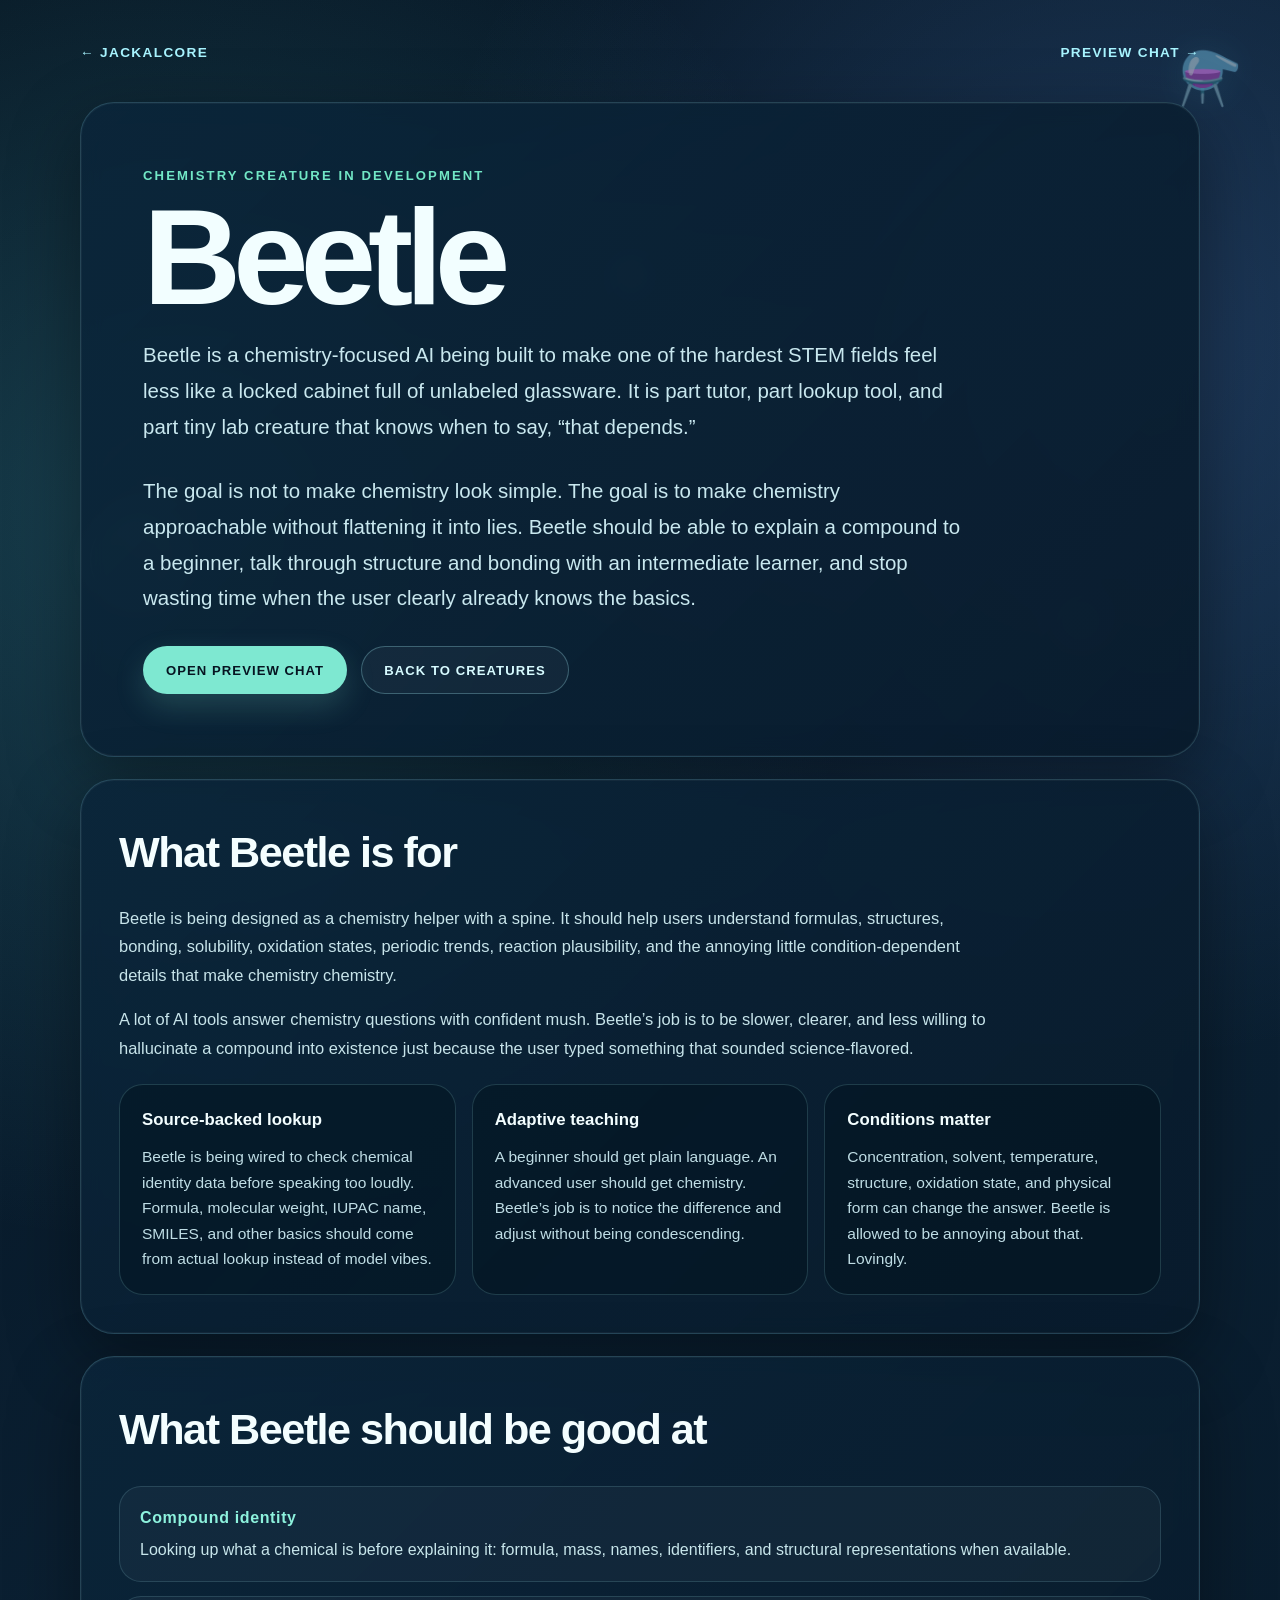
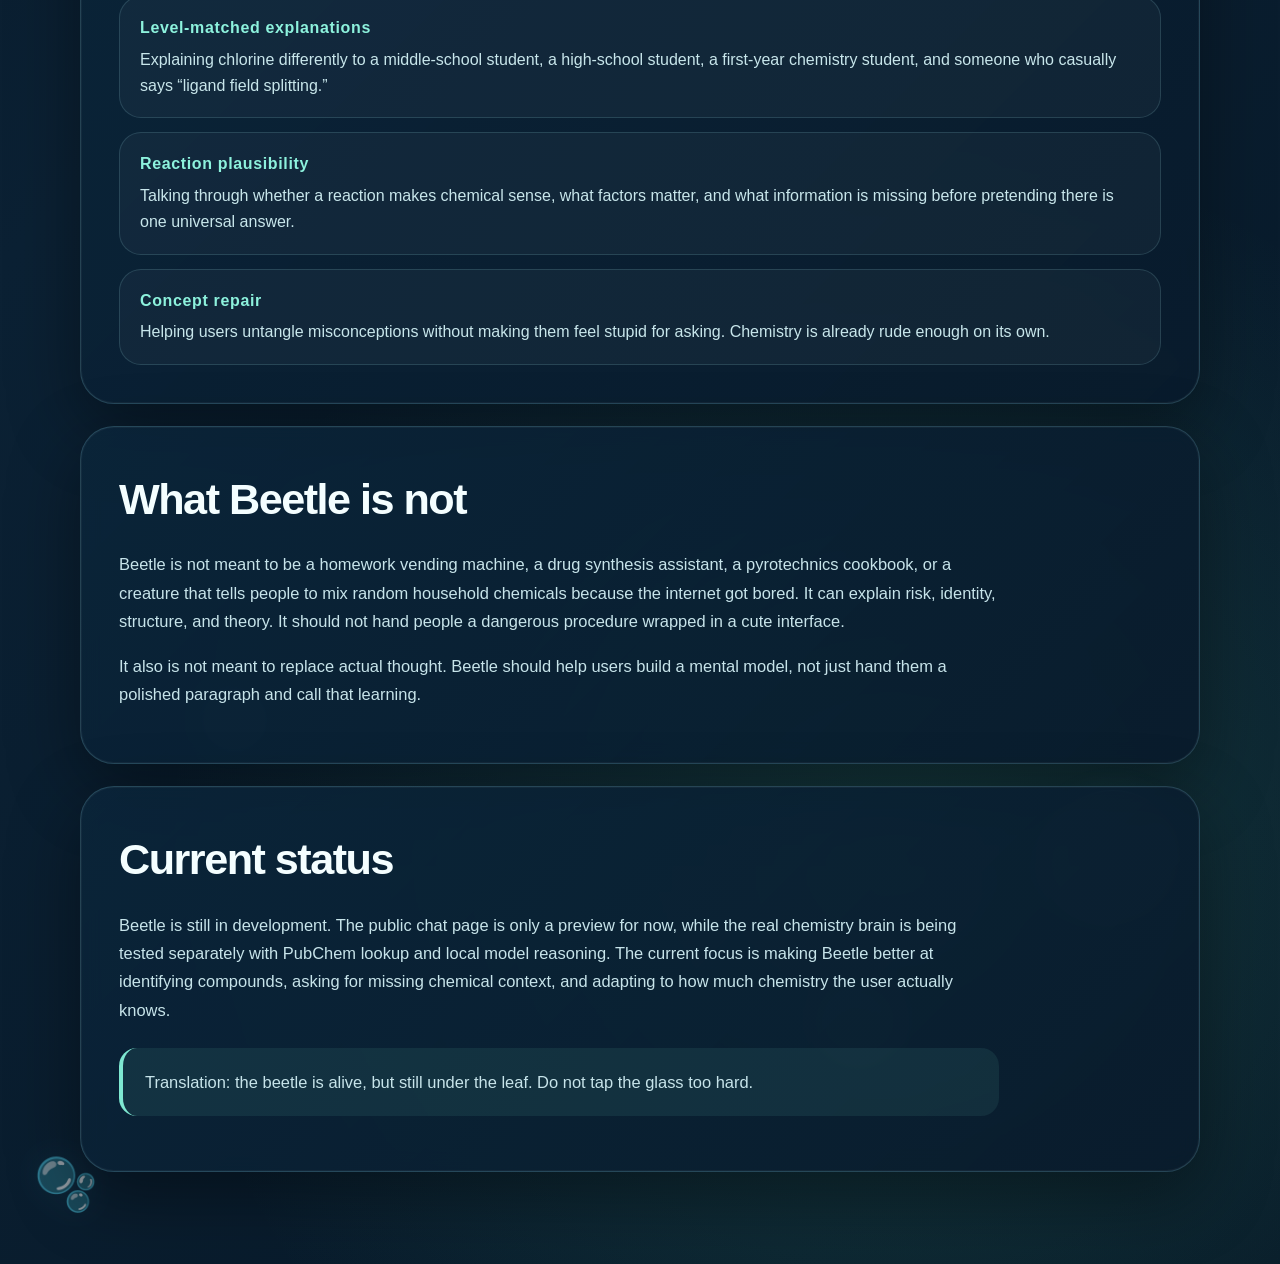
==== commit 9619b5ff: "xfcvguhg" ====
--- a/beetle.html
+++ b/beetle.html
@@ -38,6 +38,8 @@
     .bubble.two { width: 42px; height: 42px; right: 14%; top: 21%; }
     .bubble.three { width: 130px; height: 130px; right: 8%; bottom: 12%; }
     .bubble.four { width: 56px; height: 56px; left: 16%; bottom: 18%; }
+    .bubble.five { width: 34px; height: 34px; left: 48%; top: 9%; }
+    .bubble.six { width: 76px; height: 76px; right: 30%; bottom: 7%; }
 
     .emoji-corner {
       position: absolute;
@@ -51,9 +53,9 @@
     .emoji-corner.right { right: 38px; top: 38px; }
 
     .beetle-shell {
-      width: min(1080px, calc(100% - 32px));
+      width: min(1120px, calc(100% - 32px));
       margin: 0 auto;
-      padding: 42px 0 64px;
+      padding: 42px 0 70px;
       position: relative;
       z-index: 1;
     }
@@ -74,16 +76,21 @@
       text-decoration: none;
     }
 
-    .beetle-card {
+    .beetle-hero,
+    .section-card {
       border: 1px solid rgba(168, 244, 255, 0.18);
       border-radius: 34px;
-      padding: clamp(28px, 5vw, 56px);
       background:
         linear-gradient(135deg, rgba(10, 37, 58, 0.86), rgba(9, 27, 44, 0.92));
       box-shadow:
         0 24px 70px rgba(0, 0, 0, 0.38),
         inset 0 0 0 1px rgba(255, 255, 255, 0.04);
       backdrop-filter: blur(10px);
+    }
+
+    .beetle-hero {
+      padding: clamp(30px, 6vw, 62px);
+      margin-bottom: 22px;
     }
 
     .beetle-kicker {
@@ -104,18 +111,18 @@
     }
 
     .intro {
-      max-width: 760px;
+      max-width: 820px;
       font-size: clamp(1.08rem, 2vw, 1.28rem);
       line-height: 1.75;
       color: #c9e8ef;
-      margin-bottom: 34px;
+      margin-bottom: 28px;
     }
 
     .button-row {
       display: flex;
       flex-wrap: wrap;
       gap: 14px;
-      margin: 30px 0 42px;
+      margin-top: 30px;
     }
 
     .button {
@@ -144,11 +151,30 @@
       background: rgba(255, 255, 255, 0.04);
     }
 
+    .section-card {
+      padding: clamp(24px, 4vw, 38px);
+      margin-bottom: 22px;
+    }
+
+    .section-card h2 {
+      margin: 0 0 14px;
+      color: #f4feff;
+      font-size: clamp(1.7rem, 4vw, 2.7rem);
+      letter-spacing: -0.035em;
+    }
+
+    .section-card p {
+      color: #c7e4ea;
+      line-height: 1.72;
+      font-size: 1.03rem;
+      max-width: 880px;
+    }
+
     .overview-grid {
       display: grid;
       grid-template-columns: repeat(3, 1fr);
       gap: 16px;
-      margin-top: 26px;
+      margin-top: 22px;
     }
 
     .overview-box {
@@ -158,7 +184,7 @@
       background: rgba(4, 19, 31, 0.48);
     }
 
-    .overview-box h2 {
+    .overview-box h3 {
       margin: 0 0 10px;
       color: #f3feff;
       font-size: 1.05rem;
@@ -171,8 +197,33 @@
       font-size: 0.97rem;
     }
 
+    .feature-list {
+      display: grid;
+      gap: 14px;
+      margin-top: 22px;
+    }
+
+    .feature {
+      border: 1px solid rgba(168, 244, 255, 0.14);
+      border-radius: 22px;
+      padding: 18px 20px;
+      background: rgba(255, 255, 255, 0.035);
+    }
+
+    .feature strong {
+      display: block;
+      color: #8df2dd;
+      margin-bottom: 6px;
+      letter-spacing: 0.04em;
+    }
+
+    .feature span {
+      color: #c8e6eb;
+      line-height: 1.65;
+    }
+
     .lab-note {
-      margin-top: 28px;
+      margin-top: 24px;
       padding: 20px 22px;
       border-left: 4px solid #7ee8d1;
       border-radius: 18px;
@@ -181,7 +232,7 @@
       line-height: 1.65;
     }
 
-    @media (max-width: 780px) {
+    @media (max-width: 820px) {
       .overview-grid {
         grid-template-columns: 1fr;
       }
@@ -200,6 +251,8 @@
   <div class="bubble two"></div>
   <div class="bubble three"></div>
   <div class="bubble four"></div>
+  <div class="bubble five"></div>
+  <div class="bubble six"></div>
   <div class="emoji-corner left">🫧</div>
   <div class="emoji-corner right">⚗️</div>
 
@@ -209,7 +262,7 @@
       <a href="beetle-chat.html">Preview chat →</a>
     </nav>
 
-    <section class="beetle-card">
+    <section class="beetle-hero">
       <div class="beetle-kicker">Chemistry creature in development</div>
       <h1>Beetle</h1>
 
@@ -219,40 +272,126 @@
         lookup tool, and part tiny lab creature that knows when to say, “that depends.”
       </p>
 
+      <p class="intro">
+        The goal is not to make chemistry look simple. The goal is to make chemistry
+        approachable without flattening it into lies. Beetle should be able to explain a
+        compound to a beginner, talk through structure and bonding with an intermediate learner,
+        and stop wasting time when the user clearly already knows the basics.
+      </p>
+
       <div class="button-row">
         <a class="button primary" href="beetle-chat.html">Open preview chat</a>
         <a class="button secondary" href="index.html">Back to creatures</a>
       </div>
+    </section>
+
+    <section class="section-card">
+      <h2>What Beetle is for</h2>
+      <p>
+        Beetle is being designed as a chemistry helper with a spine. It should help users
+        understand formulas, structures, bonding, solubility, oxidation states, periodic trends,
+        reaction plausibility, and the annoying little condition-dependent details that make
+        chemistry chemistry.
+      </p>
+
+      <p>
+        A lot of AI tools answer chemistry questions with confident mush. Beetle’s job is to
+        be slower, clearer, and less willing to hallucinate a compound into existence just
+        because the user typed something that sounded science-flavored.
+      </p>
 
       <div class="overview-grid">
         <article class="overview-box">
-          <h2>Source-backed lookup</h2>
+          <h3>Source-backed lookup</h3>
           <p>
-            Beetle is being wired to check chemical identity data instead of inventing formulas
-            with the confidence of a cursed textbook.
+            Beetle is being wired to check chemical identity data before speaking too loudly.
+            Formula, molecular weight, IUPAC name, SMILES, and other basics should come from
+            actual lookup instead of model vibes.
           </p>
         </article>
 
         <article class="overview-box">
-          <h2>Adaptive teaching</h2>
+          <h3>Adaptive teaching</h3>
           <p>
             A beginner should get plain language. An advanced user should get chemistry.
-            Beetle’s job is to meet the user where they actually are.
+            Beetle’s job is to notice the difference and adjust without being condescending.
           </p>
         </article>
 
         <article class="overview-box">
-          <h2>Conditions matter</h2>
+          <h3>Conditions matter</h3>
           <p>
-            Chemistry changes with concentration, solvent, temperature, structure, and context.
-            Beetle is allowed to be annoying about that. Lovingly.
+            Concentration, solvent, temperature, structure, oxidation state, and physical form
+            can change the answer. Beetle is allowed to be annoying about that. Lovingly.
           </p>
         </article>
       </div>
+    </section>
+
+    <section class="section-card">
+      <h2>What Beetle should be good at</h2>
+
+      <div class="feature-list">
+        <div class="feature">
+          <strong>Compound identity</strong>
+          <span>
+            Looking up what a chemical is before explaining it: formula, mass, names, identifiers,
+            and structural representations when available.
+          </span>
+        </div>
+
+        <div class="feature">
+          <strong>Level-matched explanations</strong>
+          <span>
+            Explaining chlorine differently to a middle-school student, a high-school student,
+            a first-year chemistry student, and someone who casually says “ligand field splitting.”
+          </span>
+        </div>
+
+        <div class="feature">
+          <strong>Reaction plausibility</strong>
+          <span>
+            Talking through whether a reaction makes chemical sense, what factors matter, and
+            what information is missing before pretending there is one universal answer.
+          </span>
+        </div>
+
+        <div class="feature">
+          <strong>Concept repair</strong>
+          <span>
+            Helping users untangle misconceptions without making them feel stupid for asking.
+            Chemistry is already rude enough on its own.
+          </span>
+        </div>
+      </div>
+    </section>
+
+    <section class="section-card">
+      <h2>What Beetle is not</h2>
+      <p>
+        Beetle is not meant to be a homework vending machine, a drug synthesis assistant, a
+        pyrotechnics cookbook, or a creature that tells people to mix random household chemicals
+        because the internet got bored. It can explain risk, identity, structure, and theory.
+        It should not hand people a dangerous procedure wrapped in a cute interface.
+      </p>
+
+      <p>
+        It also is not meant to replace actual thought. Beetle should help users build a mental
+        model, not just hand them a polished paragraph and call that learning.
+      </p>
+    </section>
+
+    <section class="section-card">
+      <h2>Current status</h2>
+      <p>
+        Beetle is still in development. The public chat page is only a preview for now, while
+        the real chemistry brain is being tested separately with PubChem lookup and local model
+        reasoning. The current focus is making Beetle better at identifying compounds, asking
+        for missing chemical context, and adapting to how much chemistry the user actually knows.
+      </p>
 
       <p class="lab-note">
-        Beetle is not fully awake yet. The public chat is currently a preview, while the real
-        chemistry brain is being tested in development with PubChem lookup and local model reasoning.
+        Translation: the beetle is alive, but still under the leaf. Do not tap the glass too hard.
       </p>
     </section>
   </main>
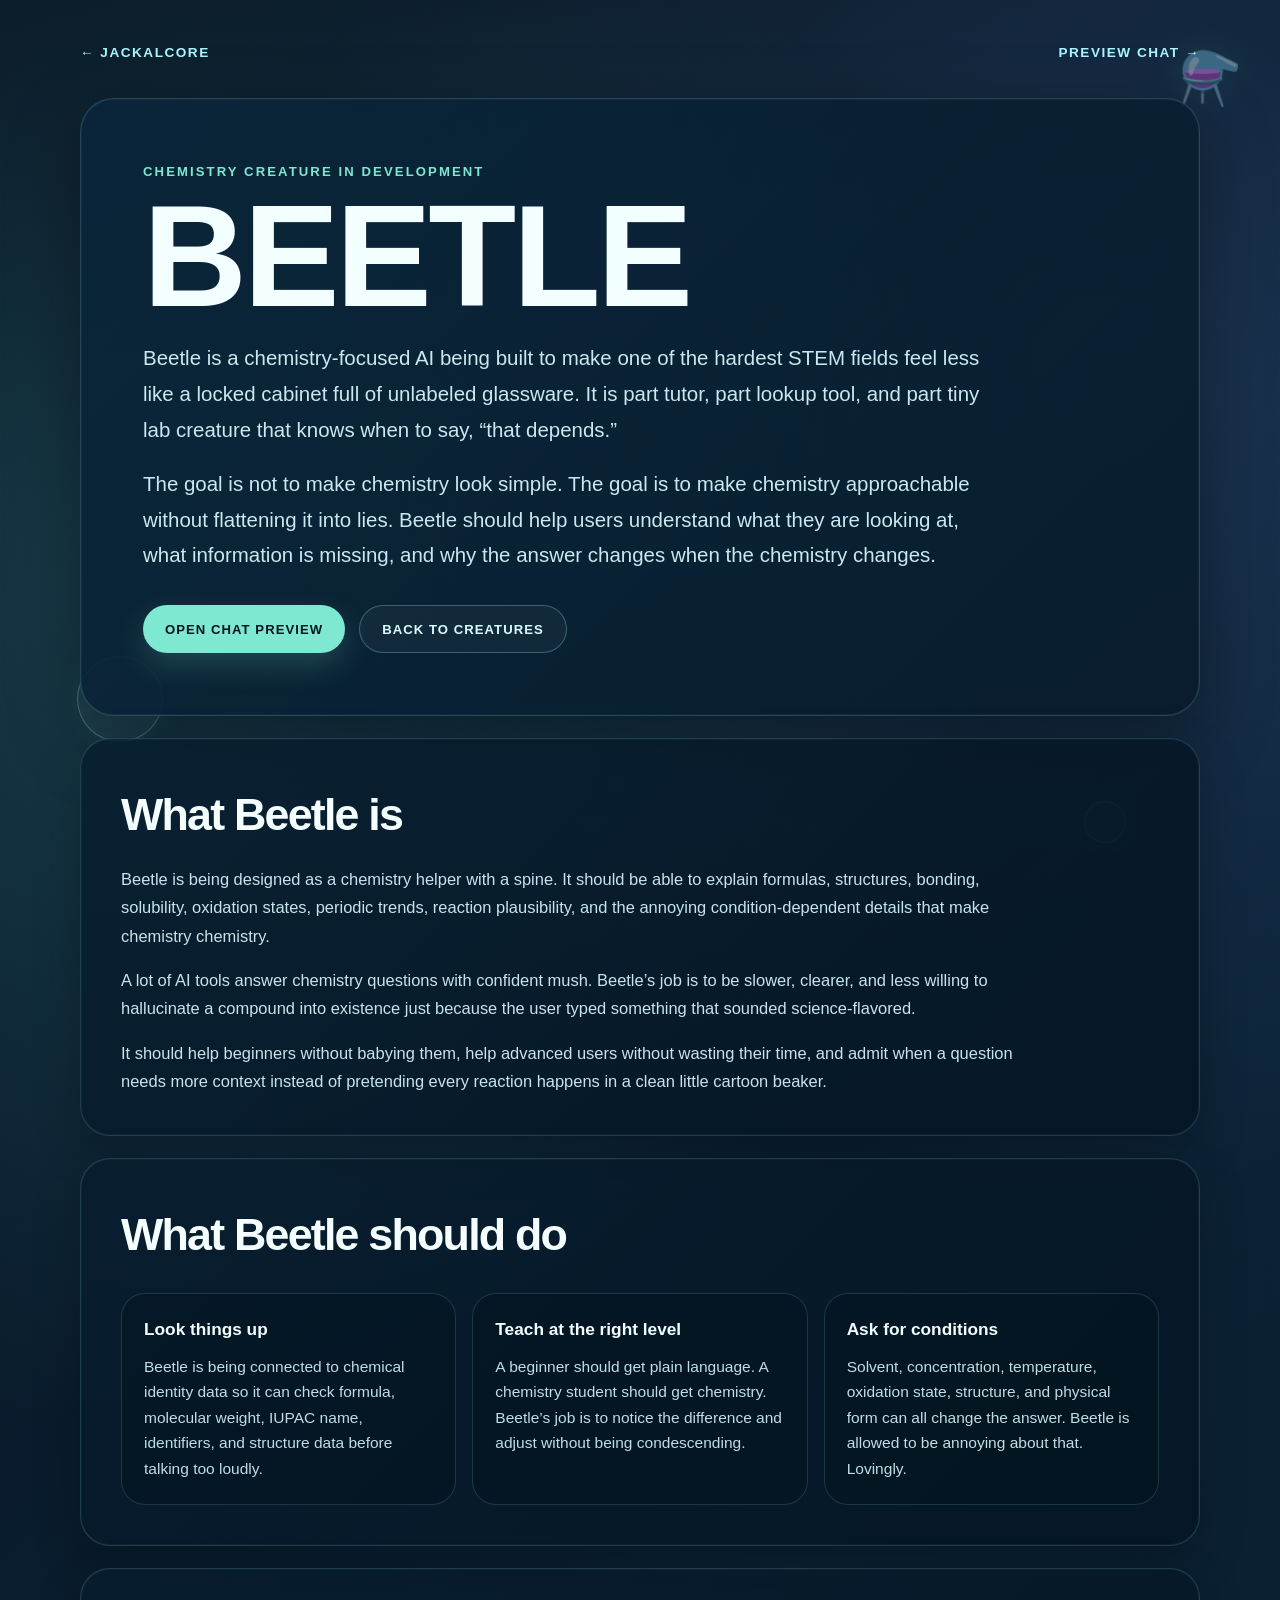
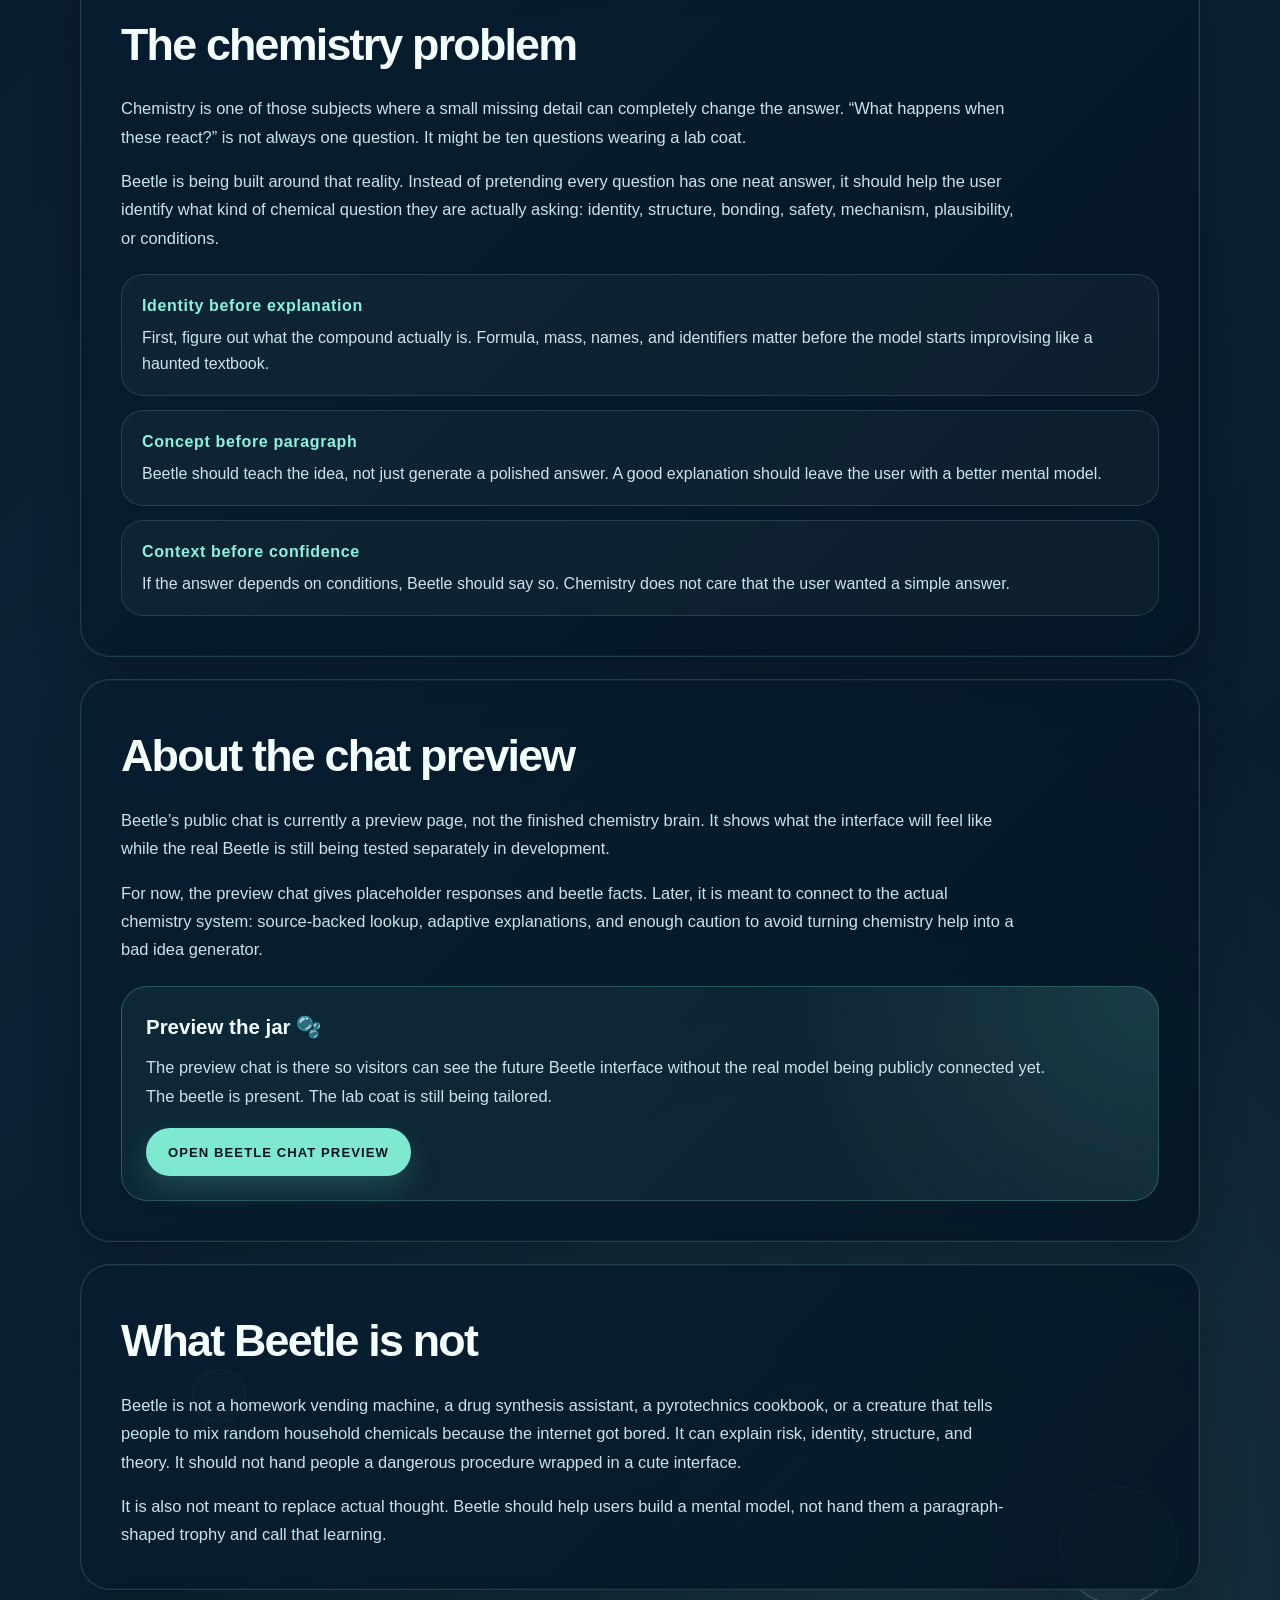
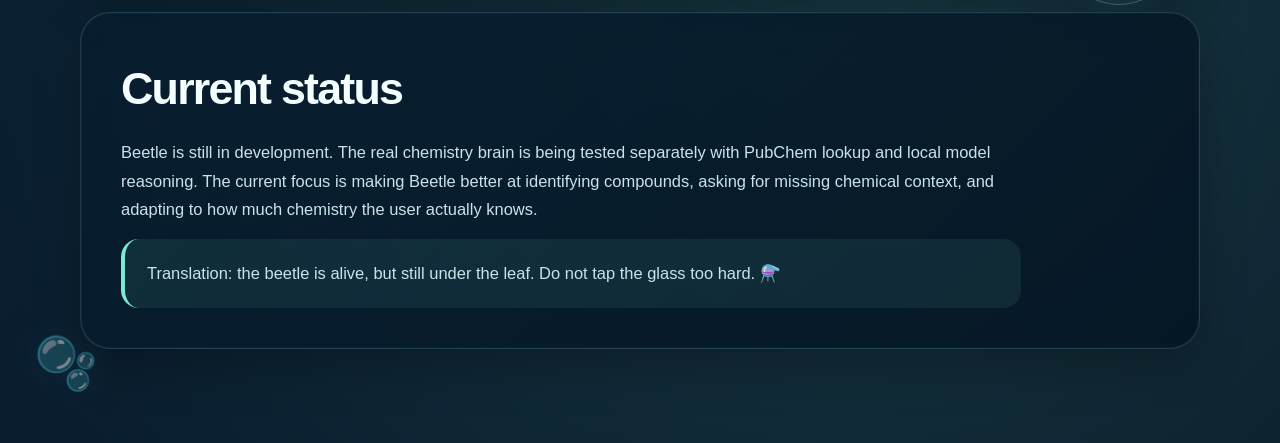
==== commit 56fa9d5c: "sdfg" ====
--- a/beetle.html
+++ b/beetle.html
@@ -9,92 +9,118 @@
   <style>
     body {
       margin: 0;
-      background: #061421;
-      color: #e9fbff;
+      background: #071522;
+      color: #edfaff;
       font-family: Arial, sans-serif;
       overflow-x: hidden;
     }
 
-    .beetle-overview {
+    .creature-page.beetle-page {
       min-height: 100vh;
       position: relative;
       background:
-        radial-gradient(circle at 12% 18%, rgba(84, 203, 216, 0.22), transparent 28%),
-        radial-gradient(circle at 88% 12%, rgba(108, 160, 255, 0.20), transparent 26%),
-        radial-gradient(circle at 70% 86%, rgba(89, 220, 164, 0.16), transparent 28%),
-        linear-gradient(135deg, #061421 0%, #0b2134 45%, #071827 100%);
-    }
-
-    .bubble {
+        radial-gradient(circle at 12% 16%, rgba(91, 210, 226, 0.20), transparent 26%),
+        radial-gradient(circle at 86% 10%, rgba(118, 169, 255, 0.17), transparent 24%),
+        radial-gradient(circle at 70% 88%, rgba(126, 232, 209, 0.14), transparent 28%),
+        linear-gradient(135deg, #06111d 0%, #0b2236 48%, #071827 100%);
+    }
+
+    .beetle-bubble {
       position: absolute;
-      border: 1px solid rgba(184, 244, 255, 0.28);
       border-radius: 999px;
-      background: rgba(184, 244, 255, 0.05);
-      box-shadow: 0 0 30px rgba(110, 220, 240, 0.08);
+      border: 1px solid rgba(190, 247, 255, 0.28);
+      background: rgba(190, 247, 255, 0.055);
+      box-shadow: 0 0 26px rgba(126, 232, 209, 0.08);
       pointer-events: none;
-    }
-
-    .bubble.one { width: 90px; height: 90px; left: 7%; top: 18%; }
-    .bubble.two { width: 42px; height: 42px; right: 14%; top: 21%; }
-    .bubble.three { width: 130px; height: 130px; right: 8%; bottom: 12%; }
-    .bubble.four { width: 56px; height: 56px; left: 16%; bottom: 18%; }
-    .bubble.five { width: 34px; height: 34px; left: 48%; top: 9%; }
-    .bubble.six { width: 76px; height: 76px; right: 30%; bottom: 7%; }
-
-    .emoji-corner {
+      z-index: 0;
+    }
+
+    .beetle-bubble.one {
+      width: 86px;
+      height: 86px;
+      left: 6%;
+      top: 18%;
+    }
+
+    .beetle-bubble.two {
+      width: 42px;
+      height: 42px;
+      right: 12%;
+      top: 22%;
+    }
+
+    .beetle-bubble.three {
+      width: 118px;
+      height: 118px;
+      right: 8%;
+      bottom: 12%;
+    }
+
+    .beetle-bubble.four {
+      width: 54px;
+      height: 54px;
+      left: 15%;
+      bottom: 17%;
+    }
+
+    .beetle-emoji {
       position: absolute;
-      font-size: clamp(2rem, 4vw, 3.8rem);
-      opacity: 0.55;
-      filter: drop-shadow(0 0 18px rgba(102, 221, 238, 0.2));
+      font-size: clamp(2rem, 4vw, 3.6rem);
+      opacity: 0.48;
+      filter: drop-shadow(0 0 18px rgba(126, 232, 209, 0.2));
       pointer-events: none;
-    }
-
-    .emoji-corner.left { left: 34px; bottom: 38px; }
-    .emoji-corner.right { right: 38px; top: 38px; }
-
-    .beetle-shell {
+      z-index: 0;
+    }
+
+    .beetle-emoji.flask {
+      right: 38px;
+      top: 38px;
+    }
+
+    .beetle-emoji.bubbles {
+      left: 34px;
+      bottom: 38px;
+    }
+
+    .creature-shell {
       width: min(1120px, calc(100% - 32px));
       margin: 0 auto;
-      padding: 42px 0 70px;
+      padding: 42px 0 72px;
       position: relative;
       z-index: 1;
     }
 
-    .beetle-nav {
+    .creature-nav {
       display: flex;
       justify-content: space-between;
       align-items: center;
-      margin-bottom: 38px;
+      gap: 18px;
+      margin-bottom: 34px;
       font-size: 0.85rem;
-      letter-spacing: 0.1em;
+      letter-spacing: 0.11em;
       text-transform: uppercase;
-      font-weight: 800;
-    }
-
-    .beetle-nav a {
+      font-weight: 900;
+    }
+
+    .creature-nav a {
       color: #a8f4ff;
       text-decoration: none;
     }
 
-    .beetle-hero,
-    .section-card {
+    .creature-hero {
       border: 1px solid rgba(168, 244, 255, 0.18);
       border-radius: 34px;
-      background:
-        linear-gradient(135deg, rgba(10, 37, 58, 0.86), rgba(9, 27, 44, 0.92));
-      box-shadow:
-        0 24px 70px rgba(0, 0, 0, 0.38),
-        inset 0 0 0 1px rgba(255, 255, 255, 0.04);
-      backdrop-filter: blur(10px);
-    }
-
-    .beetle-hero {
       padding: clamp(30px, 6vw, 62px);
       margin-bottom: 22px;
-    }
-
-    .beetle-kicker {
-      color: #72e7c6;
+      background:
+        linear-gradient(135deg, rgba(10, 37, 58, 0.88), rgba(8, 28, 45, 0.94));
+      box-shadow:
+        0 24px 70px rgba(0, 0, 0, 0.36),
+        inset 0 0 0 1px rgba(255, 255, 255, 0.04);
+    }
+
+    .creature-kicker {
+      color: #7ee8d1;
       font-size: 0.82rem;
       font-weight: 900;
       letter-spacing: 0.16em;
@@ -102,30 +128,30 @@
       margin-bottom: 14px;
     }
 
-    h1 {
-      font-size: clamp(4rem, 12vw, 8.5rem);
+    .creature-title {
+      font-size: clamp(4.2rem, 13vw, 9rem);
       line-height: 0.85;
       margin: 0 0 22px;
       color: #f2feff;
-      letter-spacing: -0.06em;
-    }
-
-    .intro {
-      max-width: 820px;
+      letter-spacing: -0.065em;
+    }
+
+    .creature-intro {
+      max-width: 850px;
+      color: #c9e8ef;
       font-size: clamp(1.08rem, 2vw, 1.28rem);
       line-height: 1.75;
-      color: #c9e8ef;
-      margin-bottom: 28px;
-    }
-
-    .button-row {
+      margin: 0 0 18px;
+    }
+
+    .creature-actions {
       display: flex;
       flex-wrap: wrap;
       gap: 14px;
-      margin-top: 30px;
-    }
-
-    .button {
+      margin-top: 32px;
+    }
+
+    .creature-button {
       display: inline-flex;
       align-items: center;
       justify-content: center;
@@ -139,91 +165,123 @@
       font-size: 0.82rem;
     }
 
-    .button.primary {
+    .creature-button.primary {
       background: #7ee8d1;
       color: #061421;
       box-shadow: 0 12px 30px rgba(126, 232, 209, 0.18);
     }
 
-    .button.secondary {
+    .creature-button.secondary {
       border: 1px solid rgba(168, 244, 255, 0.28);
       color: #d7fbff;
       background: rgba(255, 255, 255, 0.04);
     }
 
-    .section-card {
-      padding: clamp(24px, 4vw, 38px);
+    .creature-section {
+      border: 1px solid rgba(168, 244, 255, 0.16);
+      border-radius: 30px;
+      padding: clamp(24px, 4vw, 40px);
       margin-bottom: 22px;
-    }
-
-    .section-card h2 {
+      background:
+        linear-gradient(135deg, rgba(7, 29, 47, 0.82), rgba(5, 22, 36, 0.9));
+      box-shadow:
+        0 18px 48px rgba(0, 0, 0, 0.24),
+        inset 0 0 0 1px rgba(255, 255, 255, 0.035);
+    }
+
+    .creature-section h2 {
       margin: 0 0 14px;
       color: #f4feff;
-      font-size: clamp(1.7rem, 4vw, 2.7rem);
-      letter-spacing: -0.035em;
-    }
-
-    .section-card p {
+      font-size: clamp(1.75rem, 4vw, 2.8rem);
+      letter-spacing: -0.04em;
+    }
+
+    .creature-section p {
       color: #c7e4ea;
       line-height: 1.72;
       font-size: 1.03rem;
-      max-width: 880px;
-    }
-
-    .overview-grid {
+      max-width: 900px;
+      margin: 0 0 16px;
+    }
+
+    .creature-section p:last-child {
+      margin-bottom: 0;
+    }
+
+    .creature-grid {
       display: grid;
       grid-template-columns: repeat(3, 1fr);
       gap: 16px;
       margin-top: 22px;
     }
 
-    .overview-box {
-      border: 1px solid rgba(168, 244, 255, 0.16);
+    .creature-mini-card {
+      border: 1px solid rgba(168, 244, 255, 0.15);
       border-radius: 24px;
       padding: 22px;
       background: rgba(4, 19, 31, 0.48);
     }
 
-    .overview-box h3 {
+    .creature-mini-card h3 {
       margin: 0 0 10px;
       color: #f3feff;
-      font-size: 1.05rem;
-    }
-
-    .overview-box p {
+      font-size: 1.08rem;
+    }
+
+    .creature-mini-card p {
       margin: 0;
       color: #bfdde5;
       line-height: 1.65;
       font-size: 0.97rem;
     }
 
-    .feature-list {
+    .creature-list {
       display: grid;
       gap: 14px;
       margin-top: 22px;
     }
 
-    .feature {
+    .creature-list-item {
       border: 1px solid rgba(168, 244, 255, 0.14);
       border-radius: 22px;
       padding: 18px 20px;
       background: rgba(255, 255, 255, 0.035);
     }
 
-    .feature strong {
+    .creature-list-item strong {
       display: block;
       color: #8df2dd;
       margin-bottom: 6px;
       letter-spacing: 0.04em;
     }
 
-    .feature span {
+    .creature-list-item span {
       color: #c8e6eb;
       line-height: 1.65;
     }
 
+    .chat-preview-callout {
+      margin-top: 22px;
+      border: 1px solid rgba(126, 232, 209, 0.24);
+      border-radius: 26px;
+      padding: 24px;
+      background:
+        radial-gradient(circle at top right, rgba(126, 232, 209, 0.12), transparent 34%),
+        rgba(126, 232, 209, 0.06);
+    }
+
+    .chat-preview-callout h3 {
+      margin: 0 0 10px;
+      color: #f3feff;
+      font-size: 1.28rem;
+    }
+
+    .chat-preview-callout p {
+      margin-bottom: 18px;
+    }
+
     .lab-note {
-      margin-top: 24px;
+      margin-top: 20px;
       padding: 20px 22px;
       border-left: 4px solid #7ee8d1;
       border-radius: 18px;
@@ -233,12 +291,11 @@
     }
 
     @media (max-width: 820px) {
-      .overview-grid {
+      .creature-grid {
         grid-template-columns: 1fr;
       }
 
-      .beetle-nav {
-        gap: 16px;
+      .creature-nav {
         align-items: flex-start;
         flex-direction: column;
       }
@@ -246,152 +303,192 @@
   </style>
 </head>
 
-<body class="beetle-overview">
-  <div class="bubble one"></div>
-  <div class="bubble two"></div>
-  <div class="bubble three"></div>
-  <div class="bubble four"></div>
-  <div class="bubble five"></div>
-  <div class="bubble six"></div>
-  <div class="emoji-corner left">🫧</div>
-  <div class="emoji-corner right">⚗️</div>
-
-  <main class="beetle-shell">
-    <nav class="beetle-nav">
+<body class="creature-page beetle-page">
+  <div class="beetle-bubble one"></div>
+  <div class="beetle-bubble two"></div>
+  <div class="beetle-bubble three"></div>
+  <div class="beetle-bubble four"></div>
+  <div class="beetle-emoji flask">⚗️</div>
+  <div class="beetle-emoji bubbles">🫧</div>
+
+  <main class="creature-shell">
+    <nav class="creature-nav">
       <a href="index.html">← Jackalcore</a>
       <a href="beetle-chat.html">Preview chat →</a>
     </nav>
 
-    <section class="beetle-hero">
-      <div class="beetle-kicker">Chemistry creature in development</div>
-      <h1>Beetle</h1>
-
-      <p class="intro">
+    <section class="creature-hero">
+      <div class="creature-kicker">Chemistry creature in development</div>
+      <h1 class="creature-title">Beetle</h1>
+
+      <p class="creature-intro">
         Beetle is a chemistry-focused AI being built to make one of the hardest STEM fields
         feel less like a locked cabinet full of unlabeled glassware. It is part tutor, part
         lookup tool, and part tiny lab creature that knows when to say, “that depends.”
       </p>
 
-      <p class="intro">
-        The goal is not to make chemistry look simple. The goal is to make chemistry
-        approachable without flattening it into lies. Beetle should be able to explain a
-        compound to a beginner, talk through structure and bonding with an intermediate learner,
-        and stop wasting time when the user clearly already knows the basics.
-      </p>
-
-      <div class="button-row">
-        <a class="button primary" href="beetle-chat.html">Open preview chat</a>
-        <a class="button secondary" href="index.html">Back to creatures</a>
+      <p class="creature-intro">
+        The goal is not to make chemistry look simple. The goal is to make chemistry approachable
+        without flattening it into lies. Beetle should help users understand what they are looking
+        at, what information is missing, and why the answer changes when the chemistry changes.
+      </p>
+
+      <div class="creature-actions">
+        <a class="creature-button primary" href="beetle-chat.html">Open chat preview</a>
+        <a class="creature-button secondary" href="index.html">Back to creatures</a>
       </div>
     </section>
 
-    <section class="section-card">
-      <h2>What Beetle is for</h2>
-      <p>
-        Beetle is being designed as a chemistry helper with a spine. It should help users
-        understand formulas, structures, bonding, solubility, oxidation states, periodic trends,
-        reaction plausibility, and the annoying little condition-dependent details that make
-        chemistry chemistry.
-      </p>
-
-      <p>
-        A lot of AI tools answer chemistry questions with confident mush. Beetle’s job is to
-        be slower, clearer, and less willing to hallucinate a compound into existence just
-        because the user typed something that sounded science-flavored.
-      </p>
-
-      <div class="overview-grid">
-        <article class="overview-box">
-          <h3>Source-backed lookup</h3>
+    <section class="creature-section">
+      <h2>What Beetle is</h2>
+
+      <p>
+        Beetle is being designed as a chemistry helper with a spine. It should be able to explain
+        formulas, structures, bonding, solubility, oxidation states, periodic trends, reaction
+        plausibility, and the annoying condition-dependent details that make chemistry chemistry.
+      </p>
+
+      <p>
+        A lot of AI tools answer chemistry questions with confident mush. Beetle’s job is to be
+        slower, clearer, and less willing to hallucinate a compound into existence just because
+        the user typed something that sounded science-flavored.
+      </p>
+
+      <p>
+        It should help beginners without babying them, help advanced users without wasting their
+        time, and admit when a question needs more context instead of pretending every reaction
+        happens in a clean little cartoon beaker.
+      </p>
+    </section>
+
+    <section class="creature-section">
+      <h2>What Beetle should do</h2>
+
+      <div class="creature-grid">
+        <article class="creature-mini-card">
+          <h3>Look things up</h3>
           <p>
-            Beetle is being wired to check chemical identity data before speaking too loudly.
-            Formula, molecular weight, IUPAC name, SMILES, and other basics should come from
-            actual lookup instead of model vibes.
+            Beetle is being connected to chemical identity data so it can check formula, molecular
+            weight, IUPAC name, identifiers, and structure data before talking too loudly.
           </p>
         </article>
 
-        <article class="overview-box">
-          <h3>Adaptive teaching</h3>
+        <article class="creature-mini-card">
+          <h3>Teach at the right level</h3>
           <p>
-            A beginner should get plain language. An advanced user should get chemistry.
+            A beginner should get plain language. A chemistry student should get chemistry.
             Beetle’s job is to notice the difference and adjust without being condescending.
           </p>
         </article>
 
-        <article class="overview-box">
-          <h3>Conditions matter</h3>
+        <article class="creature-mini-card">
+          <h3>Ask for conditions</h3>
           <p>
-            Concentration, solvent, temperature, structure, oxidation state, and physical form
-            can change the answer. Beetle is allowed to be annoying about that. Lovingly.
+            Solvent, concentration, temperature, oxidation state, structure, and physical form can
+            all change the answer. Beetle is allowed to be annoying about that. Lovingly.
           </p>
         </article>
       </div>
     </section>
 
-    <section class="section-card">
-      <h2>What Beetle should be good at</h2>
-
-      <div class="feature-list">
-        <div class="feature">
-          <strong>Compound identity</strong>
+    <section class="creature-section">
+      <h2>The chemistry problem</h2>
+
+      <p>
+        Chemistry is one of those subjects where a small missing detail can completely change the
+        answer. “What happens when these react?” is not always one question. It might be ten
+        questions wearing a lab coat.
+      </p>
+
+      <p>
+        Beetle is being built around that reality. Instead of pretending every question has one
+        neat answer, it should help the user identify what kind of chemical question they are
+        actually asking: identity, structure, bonding, safety, mechanism, plausibility, or
+        conditions.
+      </p>
+
+      <div class="creature-list">
+        <div class="creature-list-item">
+          <strong>Identity before explanation</strong>
           <span>
-            Looking up what a chemical is before explaining it: formula, mass, names, identifiers,
-            and structural representations when available.
+            First, figure out what the compound actually is. Formula, mass, names, and identifiers
+            matter before the model starts improvising like a haunted textbook.
           </span>
         </div>
 
-        <div class="feature">
-          <strong>Level-matched explanations</strong>
+        <div class="creature-list-item">
+          <strong>Concept before paragraph</strong>
           <span>
-            Explaining chlorine differently to a middle-school student, a high-school student,
-            a first-year chemistry student, and someone who casually says “ligand field splitting.”
+            Beetle should teach the idea, not just generate a polished answer. A good explanation
+            should leave the user with a better mental model.
           </span>
         </div>
 
-        <div class="feature">
-          <strong>Reaction plausibility</strong>
+        <div class="creature-list-item">
+          <strong>Context before confidence</strong>
           <span>
-            Talking through whether a reaction makes chemical sense, what factors matter, and
-            what information is missing before pretending there is one universal answer.
-          </span>
-        </div>
-
-        <div class="feature">
-          <strong>Concept repair</strong>
-          <span>
-            Helping users untangle misconceptions without making them feel stupid for asking.
-            Chemistry is already rude enough on its own.
+            If the answer depends on conditions, Beetle should say so. Chemistry does not care
+            that the user wanted a simple answer.
           </span>
         </div>
       </div>
     </section>
 
-    <section class="section-card">
+    <section class="creature-section">
+      <h2>About the chat preview</h2>
+
+      <p>
+        Beetle’s public chat is currently a preview page, not the finished chemistry brain.
+        It shows what the interface will feel like while the real Beetle is still being tested
+        separately in development.
+      </p>
+
+      <p>
+        For now, the preview chat gives placeholder responses and beetle facts. Later, it is meant
+        to connect to the actual chemistry system: source-backed lookup, adaptive explanations,
+        and enough caution to avoid turning chemistry help into a bad idea generator.
+      </p>
+
+      <div class="chat-preview-callout">
+        <h3>Preview the jar 🫧</h3>
+        <p>
+          The preview chat is there so visitors can see the future Beetle interface without the
+          real model being publicly connected yet. The beetle is present. The lab coat is still
+          being tailored.
+        </p>
+
+        <a class="creature-button primary" href="beetle-chat.html">Open Beetle chat preview</a>
+      </div>
+    </section>
+
+    <section class="creature-section">
       <h2>What Beetle is not</h2>
-      <p>
-        Beetle is not meant to be a homework vending machine, a drug synthesis assistant, a
-        pyrotechnics cookbook, or a creature that tells people to mix random household chemicals
-        because the internet got bored. It can explain risk, identity, structure, and theory.
-        It should not hand people a dangerous procedure wrapped in a cute interface.
-      </p>
-
-      <p>
-        It also is not meant to replace actual thought. Beetle should help users build a mental
-        model, not just hand them a polished paragraph and call that learning.
-      </p>
-    </section>
-
-    <section class="section-card">
+
+      <p>
+        Beetle is not a homework vending machine, a drug synthesis assistant, a pyrotechnics
+        cookbook, or a creature that tells people to mix random household chemicals because the
+        internet got bored. It can explain risk, identity, structure, and theory. It should not
+        hand people a dangerous procedure wrapped in a cute interface.
+      </p>
+
+      <p>
+        It is also not meant to replace actual thought. Beetle should help users build a mental
+        model, not hand them a paragraph-shaped trophy and call that learning.
+      </p>
+    </section>
+
+    <section class="creature-section">
       <h2>Current status</h2>
-      <p>
-        Beetle is still in development. The public chat page is only a preview for now, while
-        the real chemistry brain is being tested separately with PubChem lookup and local model
-        reasoning. The current focus is making Beetle better at identifying compounds, asking
-        for missing chemical context, and adapting to how much chemistry the user actually knows.
+
+      <p>
+        Beetle is still in development. The real chemistry brain is being tested separately with
+        PubChem lookup and local model reasoning. The current focus is making Beetle better at
+        identifying compounds, asking for missing chemical context, and adapting to how much
+        chemistry the user actually knows.
       </p>
 
       <p class="lab-note">
-        Translation: the beetle is alive, but still under the leaf. Do not tap the glass too hard.
+        Translation: the beetle is alive, but still under the leaf. Do not tap the glass too hard. ⚗️
       </p>
     </section>
   </main>
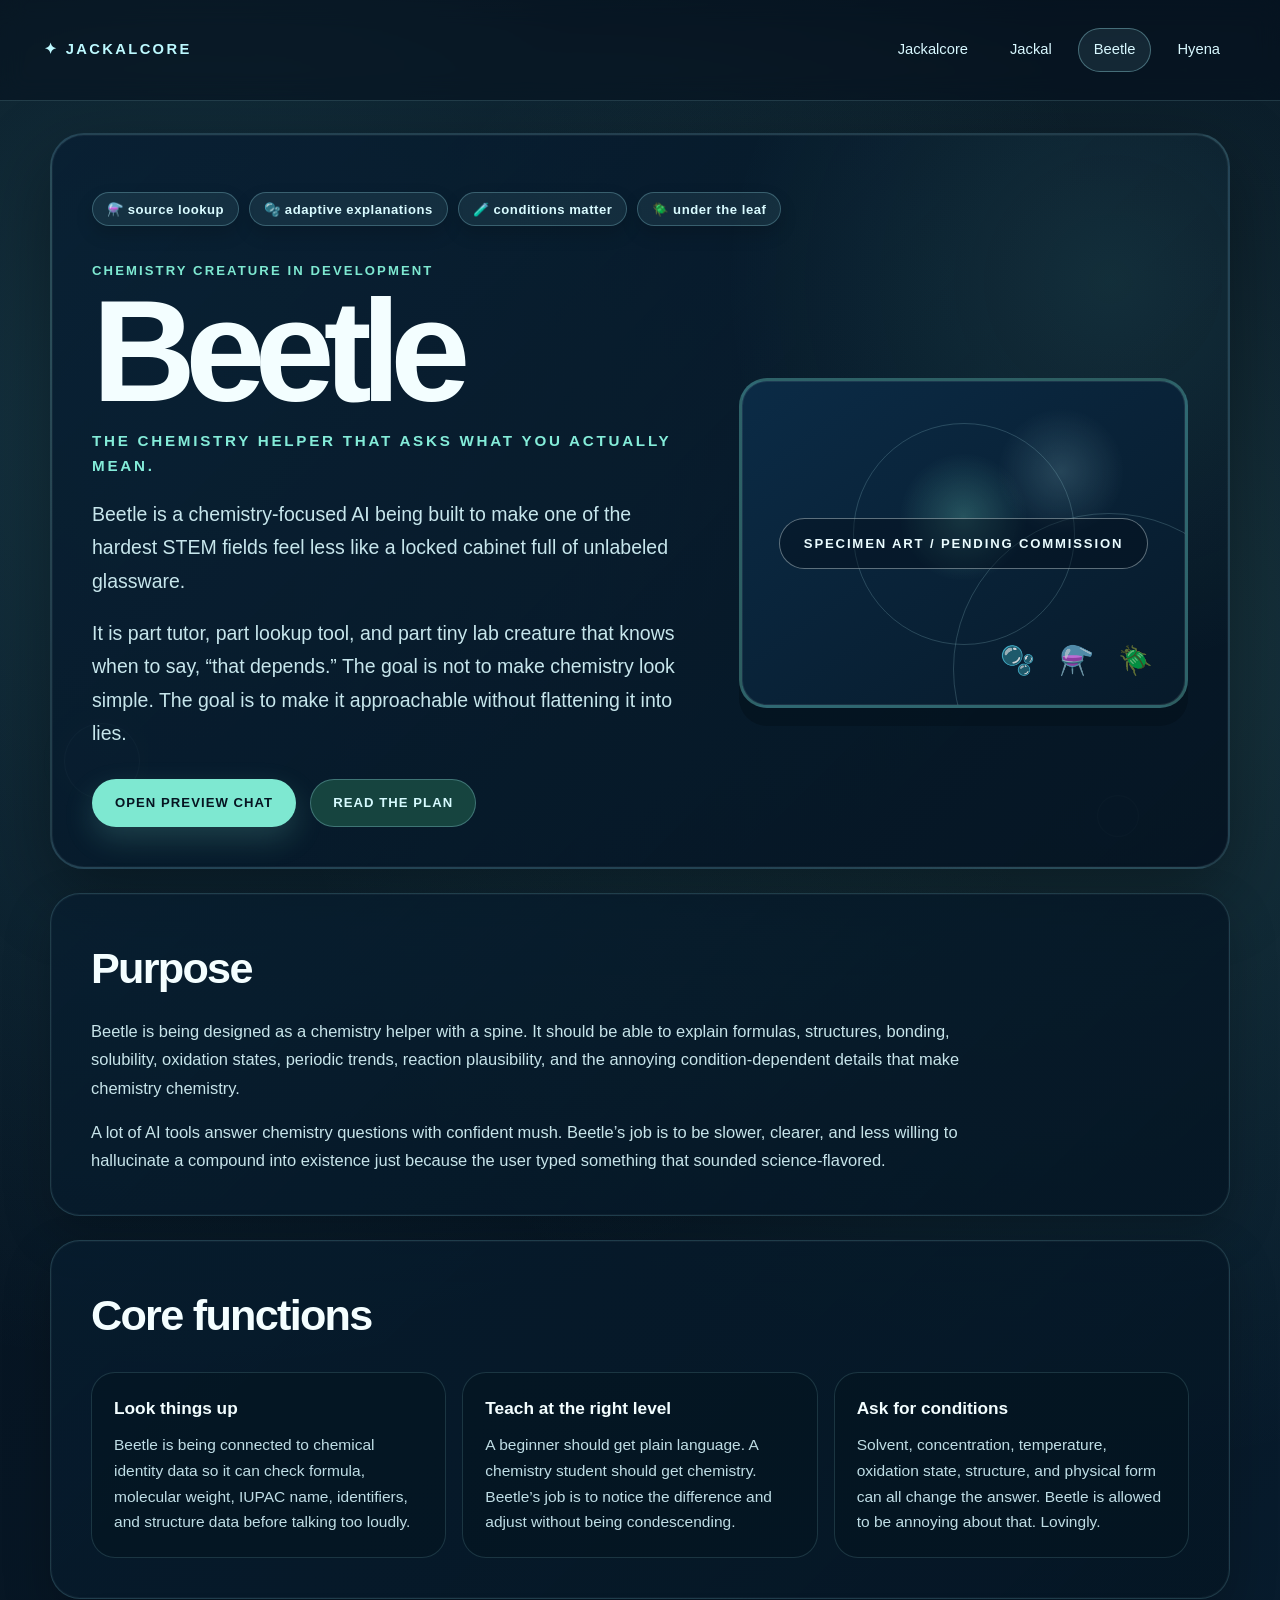
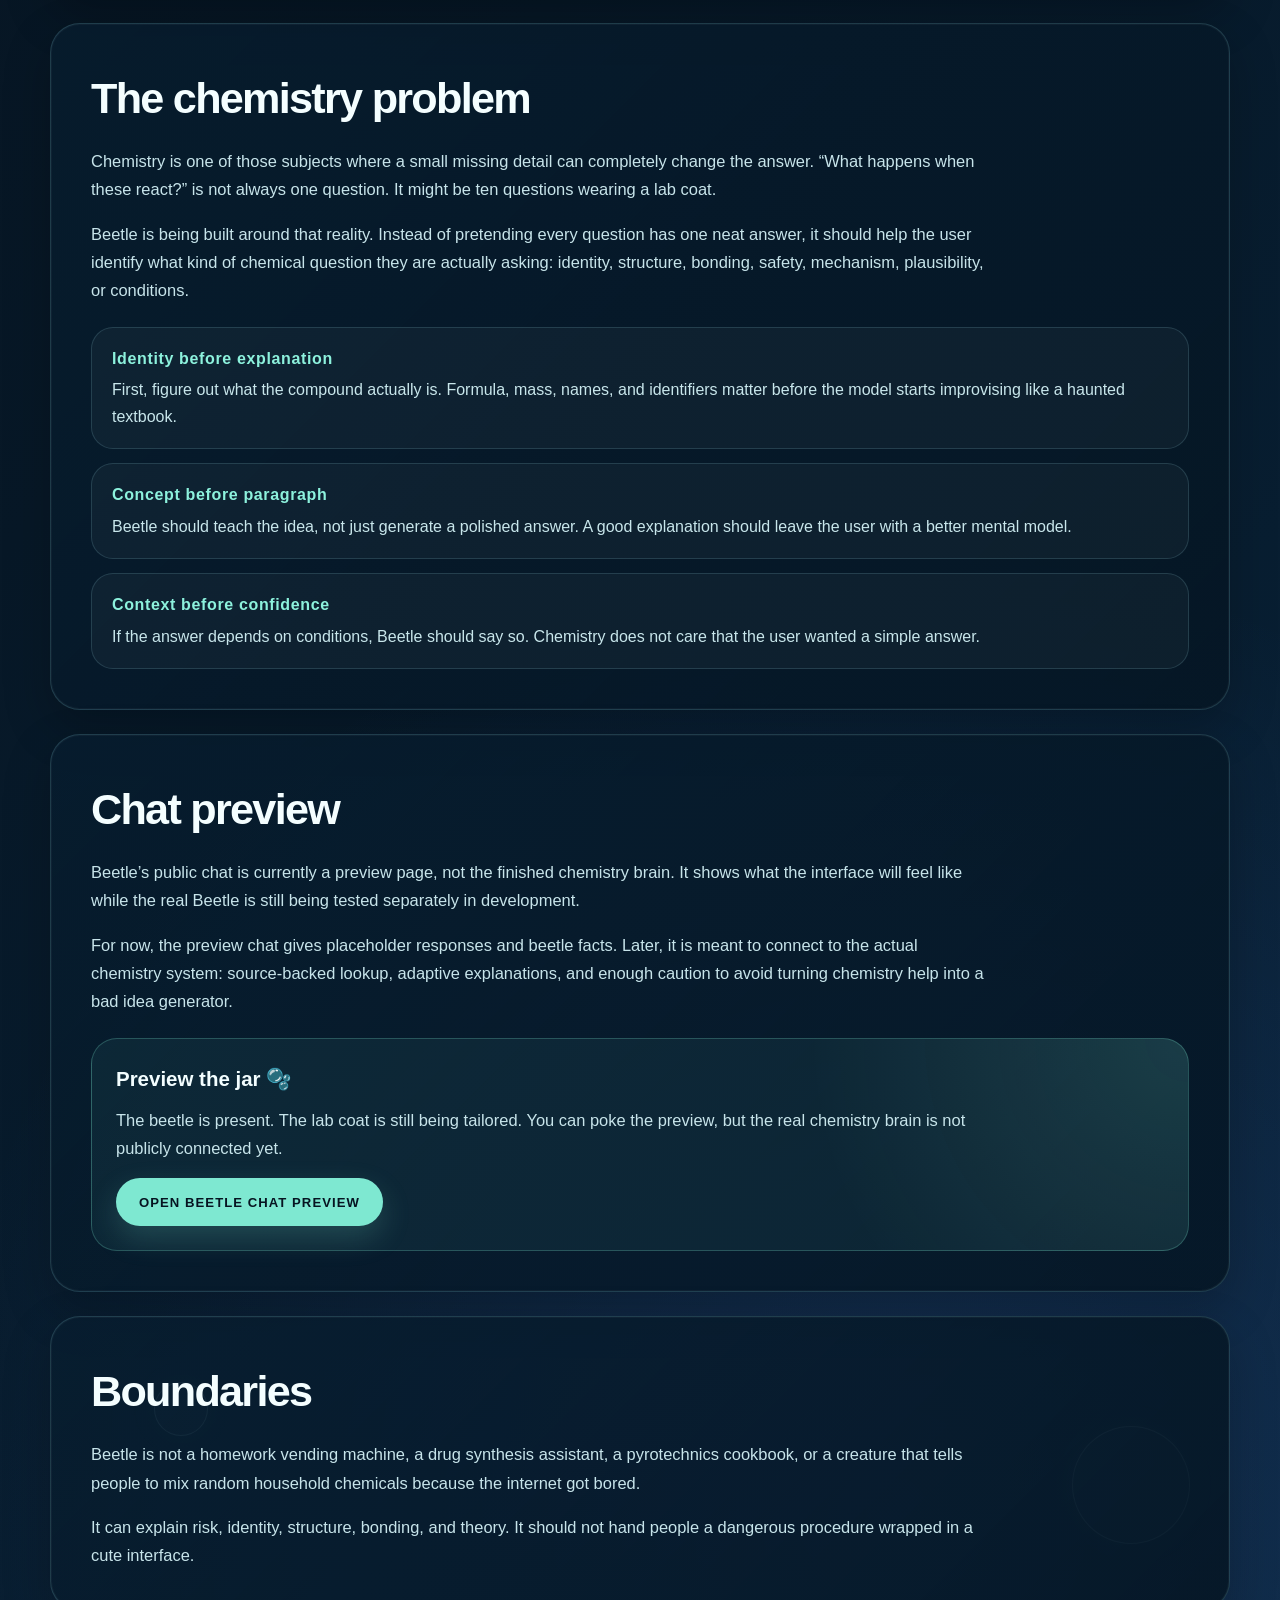
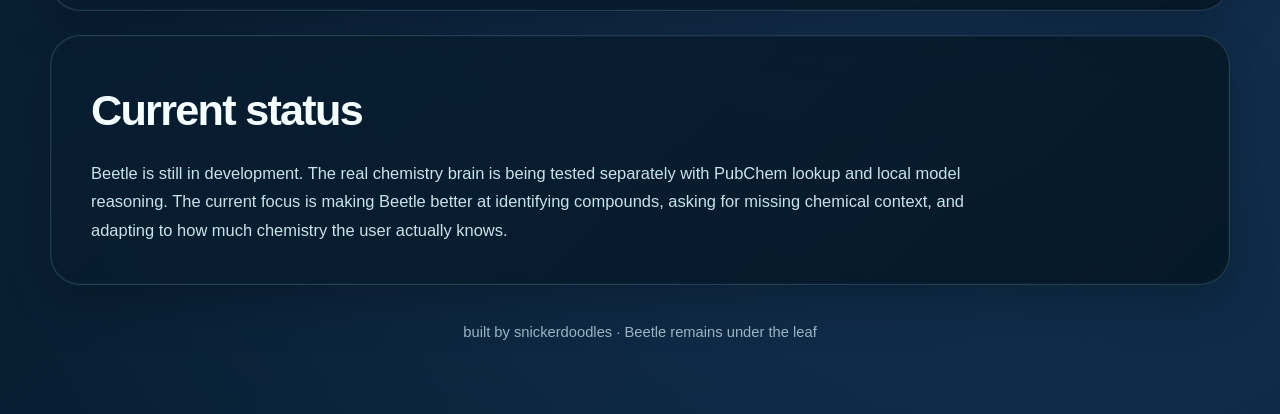
==== commit 221aabb4: "sigh" ====
--- a/beetle.html
+++ b/beetle.html
@@ -9,149 +9,197 @@
   <style>
     body {
       margin: 0;
-      background: #071522;
-      color: #edfaff;
+      background: #06111d;
+      color: #eafcff;
       font-family: Arial, sans-serif;
       overflow-x: hidden;
     }
 
-    .creature-page.beetle-page {
+    .beetle-page {
       min-height: 100vh;
+      background:
+        radial-gradient(circle at 15% 12%, rgba(91, 210, 226, 0.18), transparent 28%),
+        radial-gradient(circle at 86% 18%, rgba(126, 232, 209, 0.14), transparent 26%),
+        radial-gradient(circle at 70% 86%, rgba(94, 139, 255, 0.14), transparent 30%),
+        linear-gradient(135deg, #06111d 0%, #071827 44%, #09253d 100%);
       position: relative;
-      background:
-        radial-gradient(circle at 12% 16%, rgba(91, 210, 226, 0.20), transparent 26%),
-        radial-gradient(circle at 86% 10%, rgba(118, 169, 255, 0.17), transparent 24%),
-        radial-gradient(circle at 70% 88%, rgba(126, 232, 209, 0.14), transparent 28%),
-        linear-gradient(135deg, #06111d 0%, #0b2236 48%, #071827 100%);
+      min-height: 100vh;
     }
 
     .beetle-bubble {
       position: absolute;
       border-radius: 999px;
-      border: 1px solid rgba(190, 247, 255, 0.28);
-      background: rgba(190, 247, 255, 0.055);
-      box-shadow: 0 0 26px rgba(126, 232, 209, 0.08);
+      border: 1px solid rgba(190, 247, 255, 0.24);
+      background: rgba(190, 247, 255, 0.045);
+      box-shadow: 0 0 28px rgba(126, 232, 209, 0.08);
       pointer-events: none;
       z-index: 0;
     }
 
     .beetle-bubble.one {
-      width: 86px;
-      height: 86px;
-      left: 6%;
-      top: 18%;
+      width: 76px;
+      height: 76px;
+      left: 5%;
+      top: 20%;
     }
 
     .beetle-bubble.two {
       width: 42px;
       height: 42px;
-      right: 12%;
+      right: 11%;
       top: 22%;
     }
 
     .beetle-bubble.three {
       width: 118px;
       height: 118px;
-      right: 8%;
-      bottom: 12%;
+      right: 7%;
+      bottom: 13%;
     }
 
     .beetle-bubble.four {
       width: 54px;
       height: 54px;
-      left: 15%;
-      bottom: 17%;
-    }
-
-    .beetle-emoji {
-      position: absolute;
-      font-size: clamp(2rem, 4vw, 3.6rem);
-      opacity: 0.48;
-      filter: drop-shadow(0 0 18px rgba(126, 232, 209, 0.2));
-      pointer-events: none;
-      z-index: 0;
-    }
-
-    .beetle-emoji.flask {
-      right: 38px;
-      top: 38px;
-    }
-
-    .beetle-emoji.bubbles {
-      left: 34px;
-      bottom: 38px;
-    }
-
-    .creature-shell {
-      width: min(1120px, calc(100% - 32px));
-      margin: 0 auto;
-      padding: 42px 0 72px;
+      left: 12%;
+      bottom: 16%;
+    }
+
+    .site-header.beetle-header {
       position: relative;
-      z-index: 1;
-    }
-
-    .creature-nav {
+      z-index: 2;
       display: flex;
       justify-content: space-between;
       align-items: center;
-      gap: 18px;
+      gap: 24px;
+      padding: 28px clamp(20px, 4vw, 44px);
+      border-bottom: 1px solid rgba(168, 244, 255, 0.16);
+      background: rgba(3, 13, 24, 0.46);
+      backdrop-filter: blur(12px);
+    }
+
+    .brand {
+      color: #bdf9ff;
+      text-decoration: none;
+      font-weight: 900;
+      letter-spacing: 0.16em;
+      text-transform: uppercase;
+    }
+
+    .top-nav {
+      display: flex;
+      align-items: center;
+      gap: 10px;
+      flex-wrap: wrap;
+      justify-content: flex-end;
+    }
+
+    .top-nav a {
+      color: #d8f8ff;
+      text-decoration: none;
+      border: 1px solid transparent;
+      border-radius: 999px;
+      padding: 9px 15px;
+      font-size: 0.92rem;
+    }
+
+    .top-nav a.active {
+      border-color: rgba(168, 244, 255, 0.34);
+      background: rgba(168, 244, 255, 0.09);
+    }
+
+    .beetle-shell {
+      width: min(1180px, calc(100% - 32px));
+      margin: 0 auto;
+      padding: 32px 0 70px;
+      position: relative;
+      z-index: 1;
+    }
+
+    .beetle-frame {
+      border: 2px solid rgba(168, 244, 255, 0.18);
+      border-radius: 34px;
+      padding: clamp(24px, 4vw, 40px);
+      background:
+        radial-gradient(circle at 90% 20%, rgba(126, 232, 209, 0.10), transparent 32%),
+        linear-gradient(135deg, rgba(8, 31, 51, 0.86), rgba(5, 20, 34, 0.94));
+      box-shadow:
+        0 26px 72px rgba(0, 0, 0, 0.36),
+        inset 0 0 0 1px rgba(255,255,255,0.04);
+    }
+
+    .tag-row {
+      display: flex;
+      flex-wrap: wrap;
+      gap: 10px;
       margin-bottom: 34px;
-      font-size: 0.85rem;
-      letter-spacing: 0.11em;
-      text-transform: uppercase;
-      font-weight: 900;
-    }
-
-    .creature-nav a {
-      color: #a8f4ff;
-      text-decoration: none;
-    }
-
-    .creature-hero {
-      border: 1px solid rgba(168, 244, 255, 0.18);
-      border-radius: 34px;
-      padding: clamp(30px, 6vw, 62px);
-      margin-bottom: 22px;
-      background:
-        linear-gradient(135deg, rgba(10, 37, 58, 0.88), rgba(8, 28, 45, 0.94));
-      box-shadow:
-        0 24px 70px rgba(0, 0, 0, 0.36),
-        inset 0 0 0 1px rgba(255, 255, 255, 0.04);
-    }
-
-    .creature-kicker {
+    }
+
+    .tag {
+      display: inline-flex;
+      align-items: center;
+      gap: 7px;
+      min-height: 34px;
+      padding: 0 14px;
+      border-radius: 999px;
+      border: 1px solid rgba(168, 244, 255, 0.25);
+      background: rgba(168, 244, 255, 0.08);
+      color: #d9fbff;
+      font-size: 0.82rem;
+      font-weight: 800;
+      letter-spacing: 0.04em;
+      box-shadow: 0 8px 18px rgba(0, 0, 0, 0.16);
+    }
+
+    .beetle-hero {
+      display: grid;
+      grid-template-columns: minmax(0, 1.05fr) minmax(340px, 0.8fr);
+      gap: clamp(28px, 5vw, 58px);
+      align-items: center;
+      min-height: 520px;
+    }
+
+    .kicker {
       color: #7ee8d1;
       font-size: 0.82rem;
       font-weight: 900;
       letter-spacing: 0.16em;
       text-transform: uppercase;
-      margin-bottom: 14px;
-    }
-
-    .creature-title {
-      font-size: clamp(4.2rem, 13vw, 9rem);
-      line-height: 0.85;
-      margin: 0 0 22px;
-      color: #f2feff;
-      letter-spacing: -0.065em;
-    }
-
-    .creature-intro {
-      max-width: 850px;
-      color: #c9e8ef;
-      font-size: clamp(1.08rem, 2vw, 1.28rem);
-      line-height: 1.75;
+      margin-bottom: 12px;
+    }
+
+    h1 {
       margin: 0 0 18px;
-    }
-
-    .creature-actions {
+      color: #f3feff;
+      font-size: clamp(4.8rem, 12vw, 9rem);
+      line-height: 0.82;
+      letter-spacing: -0.075em;
+    }
+
+    .subtitle {
+      margin: 0 0 20px;
+      color: #84ecd9;
+      text-transform: uppercase;
+      letter-spacing: 0.18em;
+      font-weight: 900;
+      font-size: 0.95rem;
+    }
+
+    .hero-copy {
+      max-width: 680px;
+      color: #c7e6ec;
+      font-size: clamp(1.04rem, 2vw, 1.22rem);
+      line-height: 1.72;
+      margin: 0 0 18px;
+    }
+
+    .button-row {
       display: flex;
       flex-wrap: wrap;
       gap: 14px;
-      margin-top: 32px;
-    }
-
-    .creature-button {
+      margin-top: 28px;
+    }
+
+    .button {
       display: inline-flex;
       align-items: center;
       justify-content: center;
@@ -165,102 +213,167 @@
       font-size: 0.82rem;
     }
 
-    .creature-button.primary {
+    .button.primary {
       background: #7ee8d1;
       color: #061421;
       box-shadow: 0 12px 30px rgba(126, 232, 209, 0.18);
     }
 
-    .creature-button.secondary {
+    .button.secondary {
       border: 1px solid rgba(168, 244, 255, 0.28);
       color: #d7fbff;
-      background: rgba(255, 255, 255, 0.04);
-    }
-
-    .creature-section {
+      background: rgba(255,255,255,0.04);
+    }
+
+    .art-panel {
+      min-height: 330px;
+      border-radius: 28px;
+      border: 3px solid rgba(126, 232, 209, 0.32);
+      background:
+        radial-gradient(circle at 50% 42%, rgba(126, 232, 209, 0.24), transparent 22%),
+        radial-gradient(circle at 72% 28%, rgba(184, 244, 255, 0.16), transparent 16%),
+        linear-gradient(145deg, #0b2b46, #071a2a);
+      box-shadow:
+        0 18px 0 rgba(2, 12, 22, 0.36),
+        inset 0 0 0 1px rgba(255,255,255,0.08);
+      position: relative;
+      overflow: hidden;
+      display: flex;
+      align-items: center;
+      justify-content: center;
+    }
+
+    .art-panel::before,
+    .art-panel::after {
+      content: "";
+      position: absolute;
+      border-radius: 999px;
+      border: 1px solid rgba(190, 247, 255, 0.18);
+    }
+
+    .art-panel::before {
+      width: 220px;
+      height: 220px;
+      top: 42px;
+      left: 50%;
+      transform: translateX(-50%);
+    }
+
+    .art-panel::after {
+      width: 310px;
+      height: 310px;
+      bottom: -120px;
+      right: -80px;
+    }
+
+    .art-label {
+      position: relative;
+      z-index: 1;
+      border: 1px solid rgba(234, 252, 255, 0.38);
+      border-radius: 999px;
+      padding: 14px 24px;
+      background: rgba(3, 13, 24, 0.42);
+      color: #eafcff;
+      font-weight: 900;
+      letter-spacing: 0.14em;
+      text-transform: uppercase;
+      text-align: center;
+      font-size: 0.82rem;
+    }
+
+    .art-icons {
+      position: absolute;
+      right: 24px;
+      bottom: 22px;
+      font-size: 1.75rem;
+      letter-spacing: 8px;
+      opacity: 0.8;
+    }
+
+    .section {
       border: 1px solid rgba(168, 244, 255, 0.16);
       border-radius: 30px;
       padding: clamp(24px, 4vw, 40px);
-      margin-bottom: 22px;
+      margin-top: 24px;
       background:
-        linear-gradient(135deg, rgba(7, 29, 47, 0.82), rgba(5, 22, 36, 0.9));
+        linear-gradient(135deg, rgba(7, 29, 47, 0.76), rgba(5, 22, 36, 0.88));
       box-shadow:
-        0 18px 48px rgba(0, 0, 0, 0.24),
-        inset 0 0 0 1px rgba(255, 255, 255, 0.035);
-    }
-
-    .creature-section h2 {
+        0 18px 48px rgba(0, 0, 0, 0.22),
+        inset 0 0 0 1px rgba(255,255,255,0.035);
+    }
+
+    .section h2 {
       margin: 0 0 14px;
       color: #f4feff;
-      font-size: clamp(1.75rem, 4vw, 2.8rem);
+      font-size: clamp(1.7rem, 4vw, 2.7rem);
       letter-spacing: -0.04em;
     }
 
-    .creature-section p {
+    .section p {
+      max-width: 900px;
+      margin: 0 0 16px;
       color: #c7e4ea;
       line-height: 1.72;
       font-size: 1.03rem;
-      max-width: 900px;
-      margin: 0 0 16px;
-    }
-
-    .creature-section p:last-child {
+    }
+
+    .section p:last-child {
       margin-bottom: 0;
     }
 
-    .creature-grid {
+    .grid {
       display: grid;
       grid-template-columns: repeat(3, 1fr);
       gap: 16px;
       margin-top: 22px;
     }
 
-    .creature-mini-card {
-      border: 1px solid rgba(168, 244, 255, 0.15);
+    .mini-card {
+      border: 1px solid rgba(168, 244, 255, 0.14);
       border-radius: 24px;
       padding: 22px;
       background: rgba(4, 19, 31, 0.48);
     }
 
-    .creature-mini-card h3 {
+    .mini-card h3 {
       margin: 0 0 10px;
       color: #f3feff;
       font-size: 1.08rem;
     }
 
-    .creature-mini-card p {
+    .mini-card p {
       margin: 0;
       color: #bfdde5;
       line-height: 1.65;
       font-size: 0.97rem;
     }
 
-    .creature-list {
+    .list {
       display: grid;
       gap: 14px;
       margin-top: 22px;
     }
 
-    .creature-list-item {
+    .list-item {
       border: 1px solid rgba(168, 244, 255, 0.14);
       border-radius: 22px;
       padding: 18px 20px;
-      background: rgba(255, 255, 255, 0.035);
-    }
-
-    .creature-list-item strong {
+      background: rgba(255,255,255,0.035);
+    }
+
+    .list-item strong {
       display: block;
       color: #8df2dd;
       margin-bottom: 6px;
       letter-spacing: 0.04em;
     }
 
-    .creature-list-item span {
+    .list-item span {
       color: #c8e6eb;
       line-height: 1.65;
     }
 
-    .chat-preview-callout {
+    .chat-callout {
       margin-top: 22px;
       border: 1px solid rgba(126, 232, 209, 0.24);
       border-radius: 26px;
@@ -270,77 +383,98 @@
         rgba(126, 232, 209, 0.06);
     }
 
-    .chat-preview-callout h3 {
+    .chat-callout h3 {
       margin: 0 0 10px;
       color: #f3feff;
       font-size: 1.28rem;
     }
 
-    .chat-preview-callout p {
-      margin-bottom: 18px;
-    }
-
-    .lab-note {
-      margin-top: 20px;
-      padding: 20px 22px;
-      border-left: 4px solid #7ee8d1;
-      border-radius: 18px;
-      background: rgba(126, 232, 209, 0.08);
-      color: #d5f6f7;
-      line-height: 1.65;
-    }
-
-    @media (max-width: 820px) {
-      .creature-grid {
+    .footer-note {
+      padding: 30px 0 0;
+      text-align: center;
+      color: rgba(220, 248, 252, 0.68);
+      font-size: 0.92rem;
+    }
+
+    @media (max-width: 900px) {
+      .beetle-hero {
         grid-template-columns: 1fr;
       }
 
-      .creature-nav {
+      .grid {
+        grid-template-columns: 1fr;
+      }
+
+      .site-header.beetle-header {
         align-items: flex-start;
         flex-direction: column;
       }
+
+      .top-nav {
+        justify-content: flex-start;
+      }
     }
   </style>
 </head>
 
-<body class="creature-page beetle-page">
+<body class="beetle-page">
   <div class="beetle-bubble one"></div>
   <div class="beetle-bubble two"></div>
   <div class="beetle-bubble three"></div>
   <div class="beetle-bubble four"></div>
-  <div class="beetle-emoji flask">⚗️</div>
-  <div class="beetle-emoji bubbles">🫧</div>
-
-  <main class="creature-shell">
-    <nav class="creature-nav">
-      <a href="index.html">← Jackalcore</a>
-      <a href="beetle-chat.html">Preview chat →</a>
+
+  <header class="site-header beetle-header">
+    <a class="brand" href="index.html">✦ Jackalcore</a>
+
+    <nav class="top-nav">
+      <a href="index.html">Jackalcore</a>
+      <a href="jackal.html">Jackal</a>
+      <a class="active" href="beetle.html">Beetle</a>
+      <a href="hyena.html">Hyena</a>
     </nav>
-
-    <section class="creature-hero">
-      <div class="creature-kicker">Chemistry creature in development</div>
-      <h1 class="creature-title">Beetle</h1>
-
-      <p class="creature-intro">
-        Beetle is a chemistry-focused AI being built to make one of the hardest STEM fields
-        feel less like a locked cabinet full of unlabeled glassware. It is part tutor, part
-        lookup tool, and part tiny lab creature that knows when to say, “that depends.”
-      </p>
-
-      <p class="creature-intro">
-        The goal is not to make chemistry look simple. The goal is to make chemistry approachable
-        without flattening it into lies. Beetle should help users understand what they are looking
-        at, what information is missing, and why the answer changes when the chemistry changes.
-      </p>
-
-      <div class="creature-actions">
-        <a class="creature-button primary" href="beetle-chat.html">Open chat preview</a>
-        <a class="creature-button secondary" href="index.html">Back to creatures</a>
+  </header>
+
+  <main class="beetle-shell">
+    <section class="beetle-frame">
+      <div class="tag-row">
+        <span class="tag">⚗️ source lookup</span>
+        <span class="tag">🫧 adaptive explanations</span>
+        <span class="tag">🧪 conditions matter</span>
+        <span class="tag">🪲 under the leaf</span>
       </div>
+
+      <section class="beetle-hero">
+        <div>
+          <div class="kicker">Chemistry creature in development</div>
+          <h1>Beetle</h1>
+          <p class="subtitle">The chemistry helper that asks what you actually mean.</p>
+
+          <p class="hero-copy">
+            Beetle is a chemistry-focused AI being built to make one of the hardest STEM fields
+            feel less like a locked cabinet full of unlabeled glassware.
+          </p>
+
+          <p class="hero-copy">
+            It is part tutor, part lookup tool, and part tiny lab creature that knows when to say,
+            “that depends.” The goal is not to make chemistry look simple. The goal is to make it
+            approachable without flattening it into lies.
+          </p>
+
+          <div class="button-row">
+            <a class="button primary" href="beetle-chat.html">Open preview chat</a>
+            <a class="button secondary" href="#purpose">Read the plan</a>
+          </div>
+        </div>
+
+        <aside class="art-panel" aria-label="Commissioned art pending">
+          <div class="art-label">Specimen art / pending commission</div>
+          <div class="art-icons">🫧 ⚗️ 🪲</div>
+        </aside>
+      </section>
     </section>
 
-    <section class="creature-section">
-      <h2>What Beetle is</h2>
+    <section class="section" id="purpose">
+      <h2>Purpose</h2>
 
       <p>
         Beetle is being designed as a chemistry helper with a spine. It should be able to explain
@@ -350,22 +484,16 @@
 
       <p>
         A lot of AI tools answer chemistry questions with confident mush. Beetle’s job is to be
-        slower, clearer, and less willing to hallucinate a compound into existence just because
-        the user typed something that sounded science-flavored.
-      </p>
-
-      <p>
-        It should help beginners without babying them, help advanced users without wasting their
-        time, and admit when a question needs more context instead of pretending every reaction
-        happens in a clean little cartoon beaker.
+        slower, clearer, and less willing to hallucinate a compound into existence just because the
+        user typed something that sounded science-flavored.
       </p>
     </section>
 
-    <section class="creature-section">
-      <h2>What Beetle should do</h2>
-
-      <div class="creature-grid">
-        <article class="creature-mini-card">
+    <section class="section">
+      <h2>Core functions</h2>
+
+      <div class="grid">
+        <article class="mini-card">
           <h3>Look things up</h3>
           <p>
             Beetle is being connected to chemical identity data so it can check formula, molecular
@@ -373,7 +501,7 @@
           </p>
         </article>
 
-        <article class="creature-mini-card">
+        <article class="mini-card">
           <h3>Teach at the right level</h3>
           <p>
             A beginner should get plain language. A chemistry student should get chemistry.
@@ -381,7 +509,7 @@
           </p>
         </article>
 
-        <article class="creature-mini-card">
+        <article class="mini-card">
           <h3>Ask for conditions</h3>
           <p>
             Solvent, concentration, temperature, oxidation state, structure, and physical form can
@@ -391,7 +519,7 @@
       </div>
     </section>
 
-    <section class="creature-section">
+    <section class="section">
       <h2>The chemistry problem</h2>
 
       <p>
@@ -401,14 +529,13 @@
       </p>
 
       <p>
-        Beetle is being built around that reality. Instead of pretending every question has one
-        neat answer, it should help the user identify what kind of chemical question they are
-        actually asking: identity, structure, bonding, safety, mechanism, plausibility, or
-        conditions.
-      </p>
-
-      <div class="creature-list">
-        <div class="creature-list-item">
+        Beetle is being built around that reality. Instead of pretending every question has one neat
+        answer, it should help the user identify what kind of chemical question they are actually
+        asking: identity, structure, bonding, safety, mechanism, plausibility, or conditions.
+      </p>
+
+      <div class="list">
+        <div class="list-item">
           <strong>Identity before explanation</strong>
           <span>
             First, figure out what the compound actually is. Formula, mass, names, and identifiers
@@ -416,7 +543,7 @@
           </span>
         </div>
 
-        <div class="creature-list-item">
+        <div class="list-item">
           <strong>Concept before paragraph</strong>
           <span>
             Beetle should teach the idea, not just generate a polished answer. A good explanation
@@ -424,7 +551,7 @@
           </span>
         </div>
 
-        <div class="creature-list-item">
+        <div class="list-item">
           <strong>Context before confidence</strong>
           <span>
             If the answer depends on conditions, Beetle should say so. Chemistry does not care
@@ -434,50 +561,48 @@
       </div>
     </section>
 
-    <section class="creature-section">
-      <h2>About the chat preview</h2>
-
-      <p>
-        Beetle’s public chat is currently a preview page, not the finished chemistry brain.
-        It shows what the interface will feel like while the real Beetle is still being tested
-        separately in development.
+    <section class="section">
+      <h2>Chat preview</h2>
+
+      <p>
+        Beetle’s public chat is currently a preview page, not the finished chemistry brain. It shows
+        what the interface will feel like while the real Beetle is still being tested separately in
+        development.
       </p>
 
       <p>
         For now, the preview chat gives placeholder responses and beetle facts. Later, it is meant
-        to connect to the actual chemistry system: source-backed lookup, adaptive explanations,
-        and enough caution to avoid turning chemistry help into a bad idea generator.
-      </p>
-
-      <div class="chat-preview-callout">
+        to connect to the actual chemistry system: source-backed lookup, adaptive explanations, and
+        enough caution to avoid turning chemistry help into a bad idea generator.
+      </p>
+
+      <div class="chat-callout">
         <h3>Preview the jar 🫧</h3>
         <p>
-          The preview chat is there so visitors can see the future Beetle interface without the
-          real model being publicly connected yet. The beetle is present. The lab coat is still
-          being tailored.
+          The beetle is present. The lab coat is still being tailored. You can poke the preview,
+          but the real chemistry brain is not publicly connected yet.
         </p>
 
-        <a class="creature-button primary" href="beetle-chat.html">Open Beetle chat preview</a>
+        <a class="button primary" href="beetle-chat.html">Open Beetle chat preview</a>
       </div>
     </section>
 
-    <section class="creature-section">
-      <h2>What Beetle is not</h2>
+    <section class="section">
+      <h2>Boundaries</h2>
 
       <p>
         Beetle is not a homework vending machine, a drug synthesis assistant, a pyrotechnics
         cookbook, or a creature that tells people to mix random household chemicals because the
-        internet got bored. It can explain risk, identity, structure, and theory. It should not
-        hand people a dangerous procedure wrapped in a cute interface.
-      </p>
-
-      <p>
-        It is also not meant to replace actual thought. Beetle should help users build a mental
-        model, not hand them a paragraph-shaped trophy and call that learning.
+        internet got bored.
+      </p>
+
+      <p>
+        It can explain risk, identity, structure, bonding, and theory. It should not hand people a
+        dangerous procedure wrapped in a cute interface.
       </p>
     </section>
 
-    <section class="creature-section">
+    <section class="section">
       <h2>Current status</h2>
 
       <p>
@@ -486,11 +611,11 @@
         identifying compounds, asking for missing chemical context, and adapting to how much
         chemistry the user actually knows.
       </p>
-
-      <p class="lab-note">
-        Translation: the beetle is alive, but still under the leaf. Do not tap the glass too hard. ⚗️
-      </p>
     </section>
+
+    <p class="footer-note">
+      built by snickerdoodles · Beetle remains under the leaf
+    </p>
   </main>
 </body>
 </html>
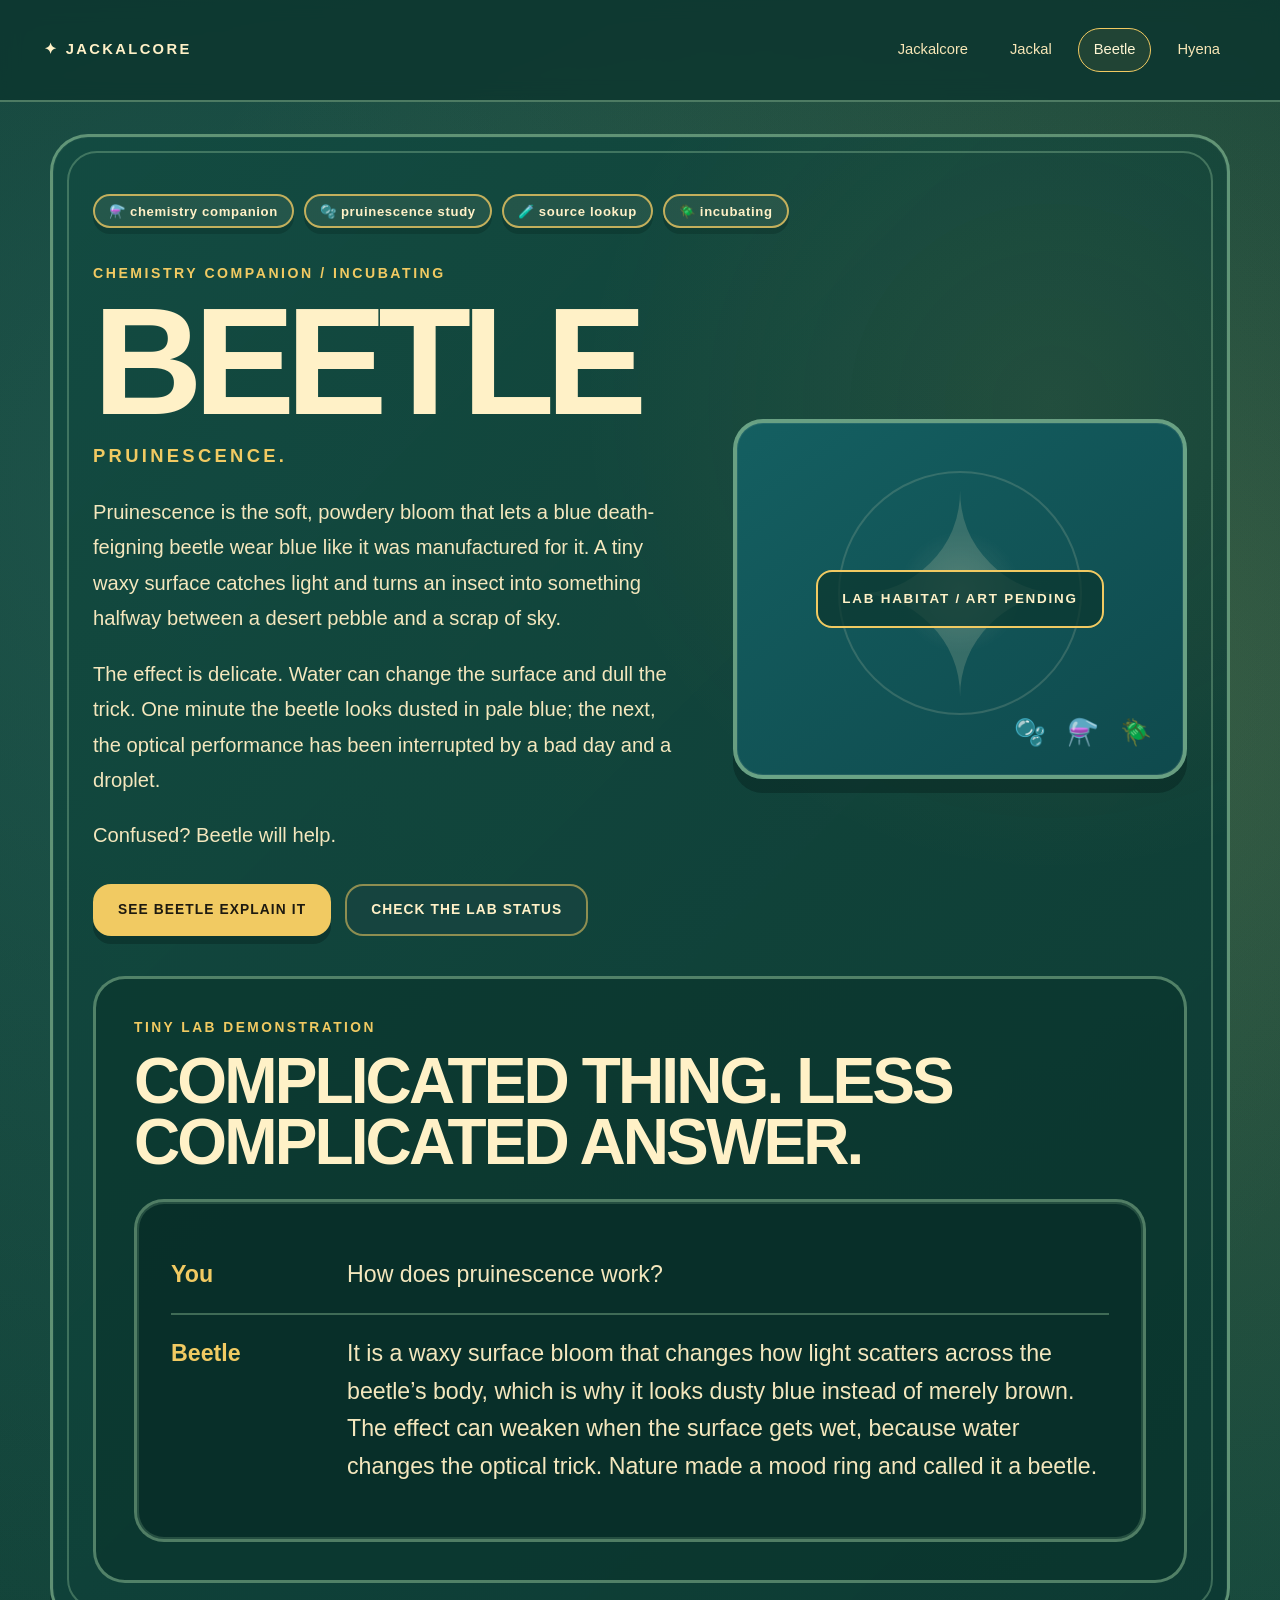
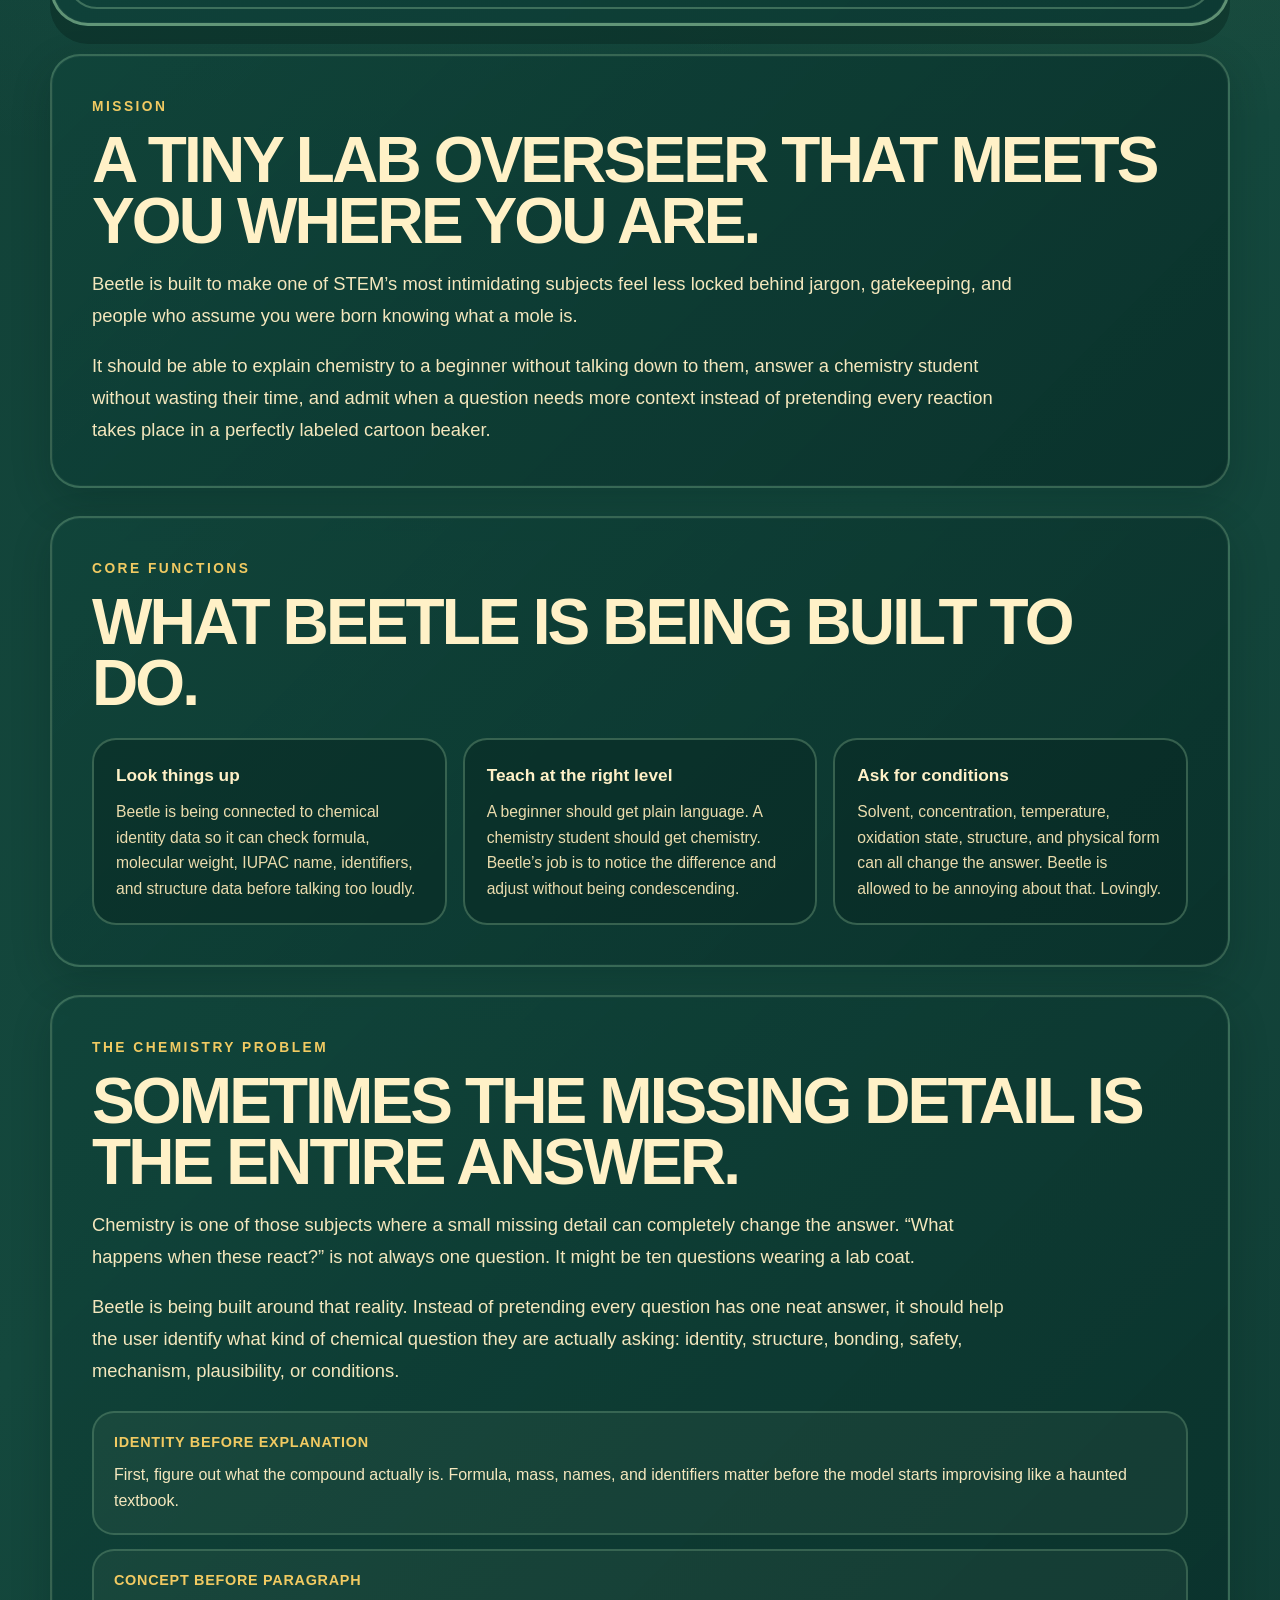
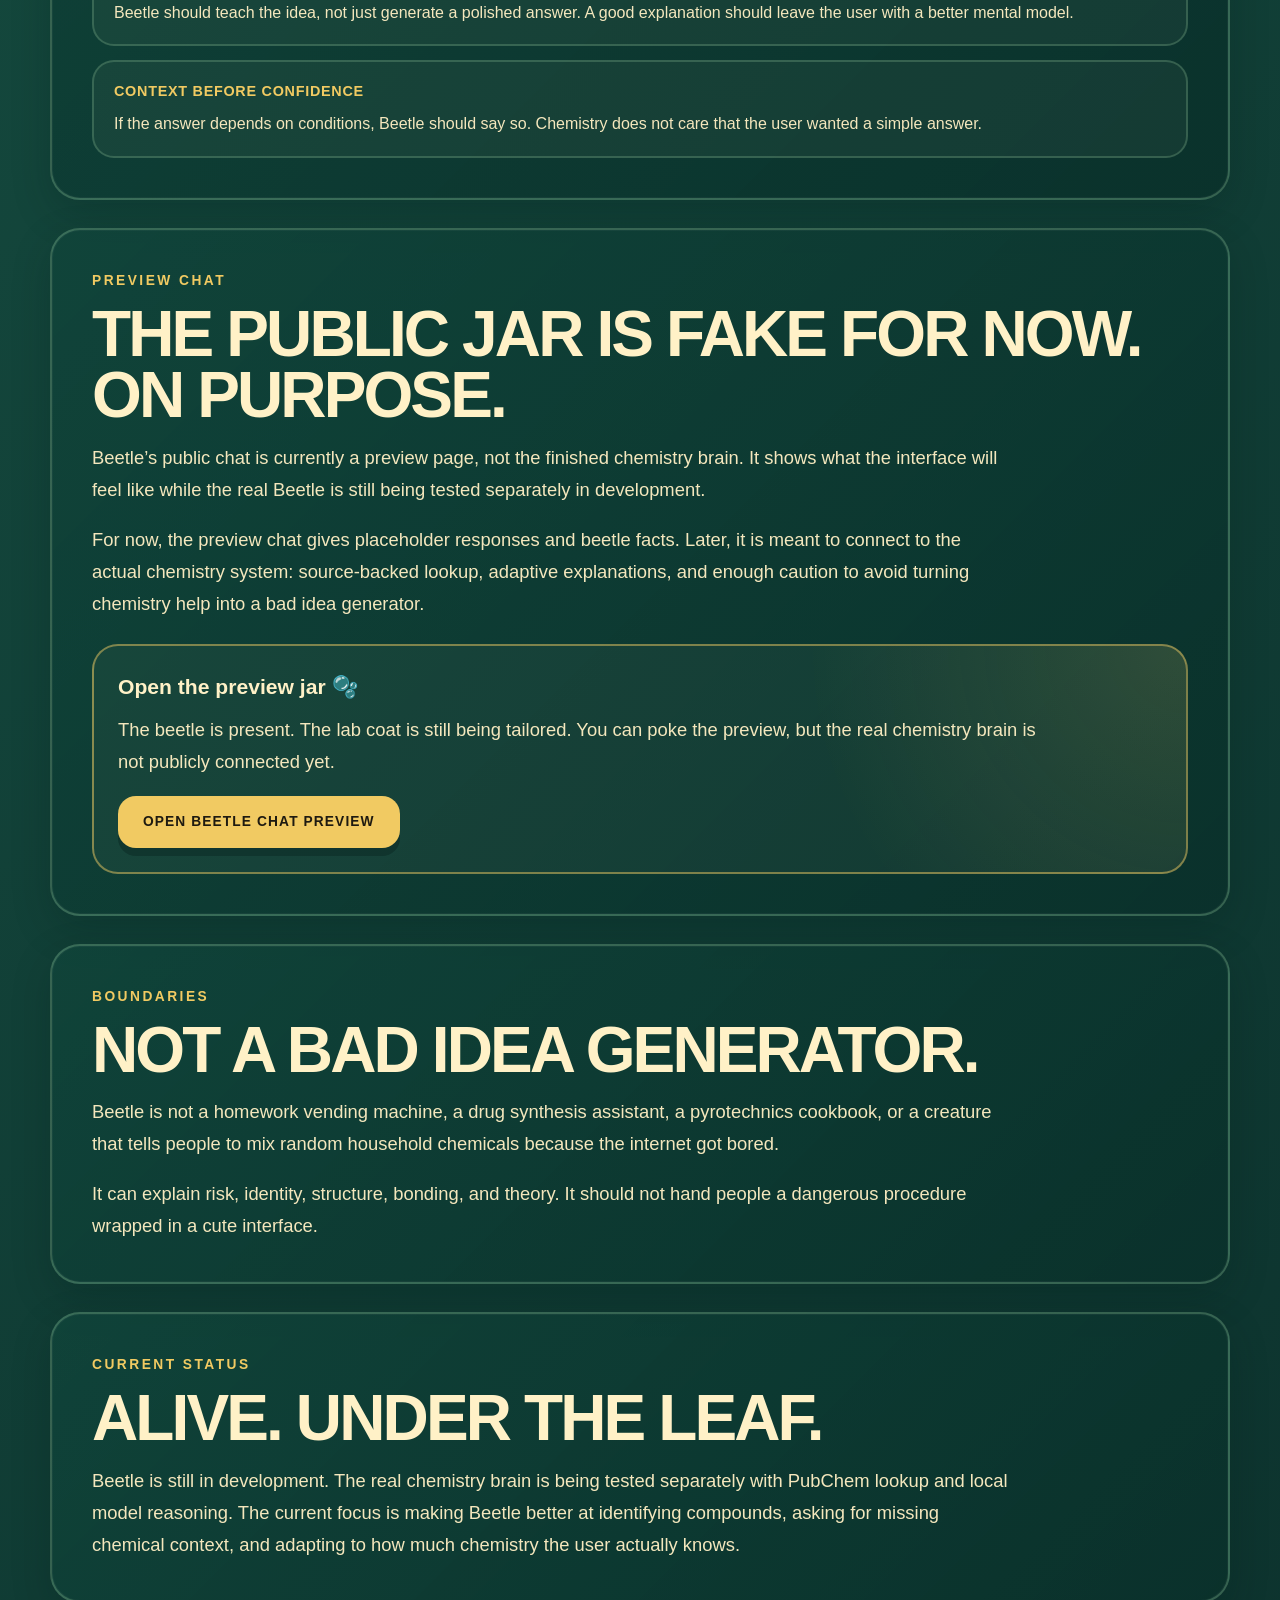
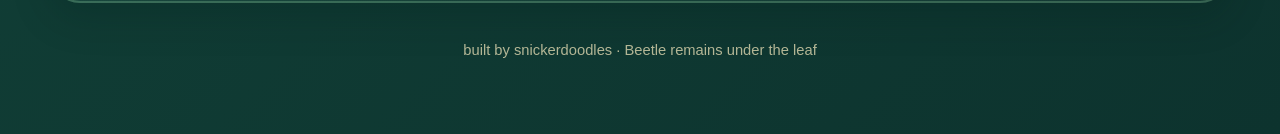
==== commit 0a000ccc: "learning this by hand would have been easier atp" ====
--- a/beetle.html
+++ b/beetle.html
@@ -9,8 +9,8 @@
   <style>
     body {
       margin: 0;
-      background: #06111d;
-      color: #eafcff;
+      background: #123f36;
+      color: #fff1c7;
       font-family: Arial, sans-serif;
       overflow-x: hidden;
     }
@@ -18,50 +18,10 @@
     .beetle-page {
       min-height: 100vh;
       background:
-        radial-gradient(circle at 15% 12%, rgba(91, 210, 226, 0.18), transparent 28%),
-        radial-gradient(circle at 86% 18%, rgba(126, 232, 209, 0.14), transparent 26%),
-        radial-gradient(circle at 70% 86%, rgba(94, 139, 255, 0.14), transparent 30%),
-        linear-gradient(135deg, #06111d 0%, #071827 44%, #09253d 100%);
-      position: relative;
-      min-height: 100vh;
-    }
-
-    .beetle-bubble {
-      position: absolute;
-      border-radius: 999px;
-      border: 1px solid rgba(190, 247, 255, 0.24);
-      background: rgba(190, 247, 255, 0.045);
-      box-shadow: 0 0 28px rgba(126, 232, 209, 0.08);
-      pointer-events: none;
-      z-index: 0;
-    }
-
-    .beetle-bubble.one {
-      width: 76px;
-      height: 76px;
-      left: 5%;
-      top: 20%;
-    }
-
-    .beetle-bubble.two {
-      width: 42px;
-      height: 42px;
-      right: 11%;
-      top: 22%;
-    }
-
-    .beetle-bubble.three {
-      width: 118px;
-      height: 118px;
-      right: 7%;
-      bottom: 13%;
-    }
-
-    .beetle-bubble.four {
-      width: 54px;
-      height: 54px;
-      left: 12%;
-      bottom: 16%;
+        radial-gradient(circle at 18% 10%, rgba(87, 177, 165, 0.2), transparent 28%),
+        radial-gradient(circle at 86% 14%, rgba(241, 202, 98, 0.16), transparent 24%),
+        linear-gradient(135deg, #0f3b32 0%, #14483d 48%, #0d332e 100%);
+      position: relative;
     }
 
     .site-header.beetle-header {
@@ -72,13 +32,13 @@
       align-items: center;
       gap: 24px;
       padding: 28px clamp(20px, 4vw, 44px);
-      border-bottom: 1px solid rgba(168, 244, 255, 0.16);
-      background: rgba(3, 13, 24, 0.46);
-      backdrop-filter: blur(12px);
+      border-bottom: 2px solid rgba(139, 190, 149, 0.5);
+      background: rgba(12, 54, 47, 0.84);
+      backdrop-filter: blur(10px);
     }
 
     .brand {
-      color: #bdf9ff;
+      color: #fff1c7;
       text-decoration: none;
       font-weight: 900;
       letter-spacing: 0.16em;
@@ -94,7 +54,7 @@
     }
 
     .top-nav a {
-      color: #d8f8ff;
+      color: #f7e6b6;
       text-decoration: none;
       border: 1px solid transparent;
       border-radius: 999px;
@@ -103,28 +63,40 @@
     }
 
     .top-nav a.active {
-      border-color: rgba(168, 244, 255, 0.34);
-      background: rgba(168, 244, 255, 0.09);
+      border-color: #f1ca62;
+      background: rgba(241, 202, 98, 0.08);
+      color: #fff6d4;
     }
 
     .beetle-shell {
       width: min(1180px, calc(100% - 32px));
       margin: 0 auto;
-      padding: 32px 0 70px;
+      padding: 32px 0 72px;
       position: relative;
       z-index: 1;
     }
 
     .beetle-frame {
-      border: 2px solid rgba(168, 244, 255, 0.18);
-      border-radius: 34px;
-      padding: clamp(24px, 4vw, 40px);
+      border: 3px solid rgba(139, 190, 149, 0.66);
+      border-radius: 38px;
+      padding: clamp(22px, 4vw, 40px);
       background:
-        radial-gradient(circle at 90% 20%, rgba(126, 232, 209, 0.10), transparent 32%),
-        linear-gradient(135deg, rgba(8, 31, 51, 0.86), rgba(5, 20, 34, 0.94));
+        radial-gradient(circle at 85% 18%, rgba(241, 202, 98, 0.08), transparent 30%),
+        linear-gradient(135deg, rgba(19, 75, 65, 0.94), rgba(13, 58, 51, 0.98));
       box-shadow:
-        0 26px 72px rgba(0, 0, 0, 0.36),
+        0 18px 0 rgba(4, 28, 24, 0.36),
         inset 0 0 0 1px rgba(255,255,255,0.04);
+      position: relative;
+      overflow: hidden;
+    }
+
+    .beetle-frame::before {
+      content: "";
+      position: absolute;
+      inset: 14px;
+      border: 2px solid rgba(139, 190, 149, 0.38);
+      border-radius: 30px;
+      pointer-events: none;
     }
 
     .tag-row {
@@ -132,6 +104,8 @@
       flex-wrap: wrap;
       gap: 10px;
       margin-bottom: 34px;
+      position: relative;
+      z-index: 1;
     }
 
     .tag {
@@ -141,100 +115,102 @@
       min-height: 34px;
       padding: 0 14px;
       border-radius: 999px;
-      border: 1px solid rgba(168, 244, 255, 0.25);
-      background: rgba(168, 244, 255, 0.08);
-      color: #d9fbff;
+      border: 2px solid rgba(241, 202, 98, 0.78);
+      background: rgba(255, 241, 199, 0.08);
+      color: #fff1c7;
       font-size: 0.82rem;
-      font-weight: 800;
-      letter-spacing: 0.04em;
-      box-shadow: 0 8px 18px rgba(0, 0, 0, 0.16);
+      font-weight: 900;
+      letter-spacing: 0.05em;
+      box-shadow: 0 6px 0 rgba(4, 28, 24, 0.24);
     }
 
     .beetle-hero {
       display: grid;
-      grid-template-columns: minmax(0, 1.05fr) minmax(340px, 0.8fr);
+      grid-template-columns: minmax(0, 1fr) minmax(320px, 0.78fr);
       gap: clamp(28px, 5vw, 58px);
       align-items: center;
-      min-height: 520px;
+      min-height: 560px;
+      position: relative;
+      z-index: 1;
     }
 
     .kicker {
-      color: #7ee8d1;
-      font-size: 0.82rem;
-      font-weight: 900;
-      letter-spacing: 0.16em;
-      text-transform: uppercase;
-      margin-bottom: 12px;
+      color: #f1ca62;
+      font-size: 0.88rem;
+      font-weight: 900;
+      letter-spacing: 0.18em;
+      text-transform: uppercase;
+      margin-bottom: 14px;
     }
 
     h1 {
       margin: 0 0 18px;
-      color: #f3feff;
-      font-size: clamp(4.8rem, 12vw, 9rem);
+      color: #fff1c7;
+      font-size: clamp(5.2rem, 13vw, 9.5rem);
       line-height: 0.82;
-      letter-spacing: -0.075em;
+      letter-spacing: -0.06em;
+      text-transform: uppercase;
     }
 
     .subtitle {
+      margin: 0 0 24px;
+      color: #f1ca62;
+      text-transform: uppercase;
+      letter-spacing: 0.18em;
+      font-weight: 900;
+      font-size: clamp(1rem, 2vw, 1.15rem);
+    }
+
+    .hero-copy {
+      max-width: 720px;
+      color: #f4e7bd;
+      font-size: clamp(1.08rem, 2vw, 1.26rem);
+      line-height: 1.76;
       margin: 0 0 20px;
-      color: #84ecd9;
-      text-transform: uppercase;
-      letter-spacing: 0.18em;
-      font-weight: 900;
-      font-size: 0.95rem;
-    }
-
-    .hero-copy {
-      max-width: 680px;
-      color: #c7e6ec;
-      font-size: clamp(1.04rem, 2vw, 1.22rem);
-      line-height: 1.72;
-      margin: 0 0 18px;
     }
 
     .button-row {
       display: flex;
       flex-wrap: wrap;
       gap: 14px;
-      margin-top: 28px;
+      margin-top: 30px;
     }
 
     .button {
       display: inline-flex;
       align-items: center;
       justify-content: center;
-      min-height: 48px;
-      padding: 0 22px;
-      border-radius: 999px;
+      min-height: 52px;
+      padding: 0 24px;
+      border-radius: 18px;
       text-decoration: none;
       font-weight: 900;
       letter-spacing: 0.08em;
       text-transform: uppercase;
-      font-size: 0.82rem;
+      font-size: 0.86rem;
     }
 
     .button.primary {
-      background: #7ee8d1;
-      color: #061421;
-      box-shadow: 0 12px 30px rgba(126, 232, 209, 0.18);
+      background: #f1ca62;
+      color: #1e1a10;
+      box-shadow: 0 8px 0 rgba(4, 28, 24, 0.34);
     }
 
     .button.secondary {
-      border: 1px solid rgba(168, 244, 255, 0.28);
-      color: #d7fbff;
-      background: rgba(255,255,255,0.04);
+      border: 2px solid rgba(241, 202, 98, 0.55);
+      color: #fff1c7;
+      background: rgba(255,255,255,0.035);
     }
 
     .art-panel {
-      min-height: 330px;
-      border-radius: 28px;
-      border: 3px solid rgba(126, 232, 209, 0.32);
+      min-height: 360px;
+      border-radius: 30px;
+      border: 4px solid rgba(139, 190, 149, 0.72);
       background:
-        radial-gradient(circle at 50% 42%, rgba(126, 232, 209, 0.24), transparent 22%),
-        radial-gradient(circle at 72% 28%, rgba(184, 244, 255, 0.16), transparent 16%),
-        linear-gradient(145deg, #0b2b46, #071a2a);
+        radial-gradient(circle at 50% 48%, rgba(255, 241, 199, 0.14), transparent 21%),
+        linear-gradient(145deg, #145f61, #0f4a4d);
       box-shadow:
-        0 18px 0 rgba(2, 12, 22, 0.36),
+        0 14px 0 rgba(4, 28, 24, 0.38),
         inset 0 0 0 1px rgba(255,255,255,0.08);
       position: relative;
       overflow: hidden;
@@ -243,78 +219,126 @@
       justify-content: center;
     }
 
-    .art-panel::before,
-    .art-panel::after {
+    .art-panel::before {
       content: "";
       position: absolute;
-      border-radius: 999px;
-      border: 1px solid rgba(190, 247, 255, 0.18);
-    }
-
-    .art-panel::before {
-      width: 220px;
-      height: 220px;
-      top: 42px;
+      width: 240px;
+      height: 240px;
+      border-radius: 50%;
+      border: 2px solid rgba(255, 241, 199, 0.15);
+      top: 48px;
       left: 50%;
       transform: translateX(-50%);
     }
 
     .art-panel::after {
-      width: 310px;
-      height: 310px;
-      bottom: -120px;
-      right: -80px;
+      content: "✦";
+      position: absolute;
+      font-size: 17rem;
+      color: rgba(255, 241, 199, 0.16);
+      line-height: 1;
     }
 
     .art-label {
       position: relative;
       z-index: 1;
-      border: 1px solid rgba(234, 252, 255, 0.38);
-      border-radius: 999px;
-      padding: 14px 24px;
-      background: rgba(3, 13, 24, 0.42);
-      color: #eafcff;
-      font-weight: 900;
-      letter-spacing: 0.14em;
+      border: 2px solid #f1ca62;
+      border-radius: 16px;
+      padding: 16px 24px;
+      background: rgba(12, 54, 47, 0.74);
+      color: #fff1c7;
+      font-weight: 900;
+      letter-spacing: 0.13em;
       text-transform: uppercase;
       text-align: center;
-      font-size: 0.82rem;
+      font-size: 0.84rem;
     }
 
     .art-icons {
       position: absolute;
       right: 24px;
       bottom: 22px;
-      font-size: 1.75rem;
-      letter-spacing: 8px;
-      opacity: 0.8;
+      font-size: 1.6rem;
+      letter-spacing: 7px;
+      opacity: 0.9;
+    }
+
+    .demo-section {
+      margin-top: 40px;
+      padding: clamp(24px, 4vw, 38px);
+      border-radius: 32px;
+      border: 3px solid rgba(139, 190, 149, 0.55);
+      background: rgba(11, 52, 45, 0.62);
+      position: relative;
+      z-index: 1;
+    }
+
+    .demo-section h2,
+    .section h2 {
+      margin: 0 0 16px;
+      color: #fff1c7;
+      font-size: clamp(2.2rem, 5vw, 4.2rem);
+      line-height: 0.95;
+      letter-spacing: -0.045em;
+      text-transform: uppercase;
+    }
+
+    .demo-kicker,
+    .section-kicker {
+      color: #f1ca62;
+      font-size: 0.86rem;
+      font-weight: 900;
+      letter-spacing: 0.18em;
+      text-transform: uppercase;
+      margin-bottom: 12px;
+    }
+
+    .chat-demo {
+      margin-top: 26px;
+      border: 3px solid rgba(139, 190, 149, 0.55);
+      border-radius: 30px;
+      padding: clamp(18px, 4vw, 34px);
+      background: rgba(9, 45, 40, 0.76);
+      box-shadow: inset 0 0 0 2px rgba(139, 190, 149, 0.22);
+    }
+
+    .chat-row {
+      display: grid;
+      grid-template-columns: 150px 1fr;
+      gap: 26px;
+      padding: 20px 0;
+      color: #f4e7bd;
+      font-size: clamp(1.1rem, 2vw, 1.45rem);
+      line-height: 1.62;
+    }
+
+    .chat-row + .chat-row {
+      border-top: 2px solid rgba(139, 190, 149, 0.42);
+    }
+
+    .speaker {
+      color: #f1ca62;
+      font-weight: 900;
     }
 
     .section {
-      border: 1px solid rgba(168, 244, 255, 0.16);
+      margin-top: 28px;
+      padding: clamp(24px, 4vw, 40px);
+      border: 2px solid rgba(139, 190, 149, 0.34);
       border-radius: 30px;
-      padding: clamp(24px, 4vw, 40px);
-      margin-top: 24px;
       background:
-        linear-gradient(135deg, rgba(7, 29, 47, 0.76), rgba(5, 22, 36, 0.88));
+        linear-gradient(135deg, rgba(16, 68, 58, 0.82), rgba(10, 49, 43, 0.92));
       box-shadow:
-        0 18px 48px rgba(0, 0, 0, 0.22),
+        0 14px 38px rgba(4, 28, 24, 0.24),
         inset 0 0 0 1px rgba(255,255,255,0.035);
     }
 
-    .section h2 {
-      margin: 0 0 14px;
-      color: #f4feff;
-      font-size: clamp(1.7rem, 4vw, 2.7rem);
-      letter-spacing: -0.04em;
-    }
-
     .section p {
-      max-width: 900px;
-      margin: 0 0 16px;
-      color: #c7e4ea;
-      line-height: 1.72;
-      font-size: 1.03rem;
+      max-width: 920px;
+      margin: 0 0 18px;
+      color: #f4e7bd;
+      line-height: 1.74;
+      font-size: clamp(1rem, 2vw, 1.15rem);
     }
 
     .section p:last-child {
@@ -325,74 +349,76 @@
       display: grid;
       grid-template-columns: repeat(3, 1fr);
       gap: 16px;
-      margin-top: 22px;
+      margin-top: 24px;
     }
 
     .mini-card {
-      border: 1px solid rgba(168, 244, 255, 0.14);
+      border: 2px solid rgba(139, 190, 149, 0.35);
       border-radius: 24px;
       padding: 22px;
-      background: rgba(4, 19, 31, 0.48);
+      background: rgba(8, 42, 36, 0.52);
     }
 
     .mini-card h3 {
       margin: 0 0 10px;
-      color: #f3feff;
+      color: #fff1c7;
       font-size: 1.08rem;
     }
 
     .mini-card p {
       margin: 0;
-      color: #bfdde5;
-      line-height: 1.65;
-      font-size: 0.97rem;
+      color: #ebdcad;
+      line-height: 1.62;
+      font-size: 0.98rem;
     }
 
     .list {
       display: grid;
       gap: 14px;
-      margin-top: 22px;
+      margin-top: 24px;
     }
 
     .list-item {
-      border: 1px solid rgba(168, 244, 255, 0.14);
+      border: 2px solid rgba(139, 190, 149, 0.28);
       border-radius: 22px;
       padding: 18px 20px;
-      background: rgba(255,255,255,0.035);
+      background: rgba(255, 241, 199, 0.045);
     }
 
     .list-item strong {
       display: block;
-      color: #8df2dd;
-      margin-bottom: 6px;
-      letter-spacing: 0.04em;
+      color: #f1ca62;
+      margin-bottom: 8px;
+      letter-spacing: 0.05em;
+      text-transform: uppercase;
+      font-size: 0.9rem;
     }
 
     .list-item span {
-      color: #c8e6eb;
-      line-height: 1.65;
+      color: #f4e7bd;
+      line-height: 1.66;
     }
 
     .chat-callout {
-      margin-top: 22px;
-      border: 1px solid rgba(126, 232, 209, 0.24);
+      margin-top: 24px;
+      border: 2px solid rgba(241, 202, 98, 0.48);
       border-radius: 26px;
       padding: 24px;
       background:
-        radial-gradient(circle at top right, rgba(126, 232, 209, 0.12), transparent 34%),
-        rgba(126, 232, 209, 0.06);
+        radial-gradient(circle at top right, rgba(241, 202, 98, 0.12), transparent 34%),
+        rgba(255, 241, 199, 0.04);
     }
 
     .chat-callout h3 {
       margin: 0 0 10px;
-      color: #f3feff;
-      font-size: 1.28rem;
+      color: #fff1c7;
+      font-size: 1.32rem;
     }
 
     .footer-note {
       padding: 30px 0 0;
       text-align: center;
-      color: rgba(220, 248, 252, 0.68);
+      color: rgba(244, 231, 189, 0.72);
       font-size: 0.92rem;
     }
 
@@ -414,15 +440,21 @@
         justify-content: flex-start;
       }
     }
+
+    @media (max-width: 620px) {
+      .chat-row {
+        grid-template-columns: 1fr;
+        gap: 8px;
+      }
+
+      .button {
+        width: 100%;
+      }
+    }
   </style>
 </head>
 
 <body class="beetle-page">
-  <div class="beetle-bubble one"></div>
-  <div class="beetle-bubble two"></div>
-  <div class="beetle-bubble three"></div>
-  <div class="beetle-bubble four"></div>
-
   <header class="site-header beetle-header">
     <a class="brand" href="index.html">✦ Jackalcore</a>
 
@@ -437,60 +469,88 @@
   <main class="beetle-shell">
     <section class="beetle-frame">
       <div class="tag-row">
-        <span class="tag">⚗️ source lookup</span>
-        <span class="tag">🫧 adaptive explanations</span>
-        <span class="tag">🧪 conditions matter</span>
-        <span class="tag">🪲 under the leaf</span>
+        <span class="tag">⚗️ chemistry companion</span>
+        <span class="tag">🫧 pruinescence study</span>
+        <span class="tag">🧪 source lookup</span>
+        <span class="tag">🪲 incubating</span>
       </div>
 
       <section class="beetle-hero">
         <div>
-          <div class="kicker">Chemistry creature in development</div>
+          <div class="kicker">Chemistry companion / incubating</div>
           <h1>Beetle</h1>
-          <p class="subtitle">The chemistry helper that asks what you actually mean.</p>
+          <p class="subtitle">Pruinescence.</p>
 
           <p class="hero-copy">
-            Beetle is a chemistry-focused AI being built to make one of the hardest STEM fields
-            feel less like a locked cabinet full of unlabeled glassware.
+            Pruinescence is the soft, powdery bloom that lets a blue death-feigning beetle wear
+            blue like it was manufactured for it. A tiny waxy surface catches light and turns an
+            insect into something halfway between a desert pebble and a scrap of sky.
           </p>
 
           <p class="hero-copy">
-            It is part tutor, part lookup tool, and part tiny lab creature that knows when to say,
-            “that depends.” The goal is not to make chemistry look simple. The goal is to make it
-            approachable without flattening it into lies.
+            The effect is delicate. Water can change the surface and dull the trick. One minute
+            the beetle looks dusted in pale blue; the next, the optical performance has been
+            interrupted by a bad day and a droplet.
           </p>
 
+          <p class="hero-copy">
+            Confused? Beetle will help.
+          </p>
+
           <div class="button-row">
-            <a class="button primary" href="beetle-chat.html">Open preview chat</a>
-            <a class="button secondary" href="#purpose">Read the plan</a>
+            <a class="button primary" href="#demo">See Beetle explain it</a>
+            <a class="button secondary" href="#status">Check the lab status</a>
           </div>
         </div>
 
         <aside class="art-panel" aria-label="Commissioned art pending">
-          <div class="art-label">Specimen art / pending commission</div>
+          <div class="art-label">Lab habitat / art pending</div>
           <div class="art-icons">🫧 ⚗️ 🪲</div>
         </aside>
       </section>
+
+      <section class="demo-section" id="demo">
+        <div class="demo-kicker">Tiny lab demonstration</div>
+        <h2>Complicated thing. Less complicated answer.</h2>
+
+        <div class="chat-demo">
+          <div class="chat-row">
+            <div class="speaker">You</div>
+            <div>How does pruinescence work?</div>
+          </div>
+
+          <div class="chat-row">
+            <div class="speaker">Beetle</div>
+            <div>
+              It is a waxy surface bloom that changes how light scatters across the beetle’s body,
+              which is why it looks dusty blue instead of merely brown. The effect can weaken when
+              the surface gets wet, because water changes the optical trick. Nature made a mood ring
+              and called it a beetle.
+            </div>
+          </div>
+        </div>
+      </section>
     </section>
 
-    <section class="section" id="purpose">
-      <h2>Purpose</h2>
-
-      <p>
-        Beetle is being designed as a chemistry helper with a spine. It should be able to explain
-        formulas, structures, bonding, solubility, oxidation states, periodic trends, reaction
-        plausibility, and the annoying condition-dependent details that make chemistry chemistry.
-      </p>
-
-      <p>
-        A lot of AI tools answer chemistry questions with confident mush. Beetle’s job is to be
-        slower, clearer, and less willing to hallucinate a compound into existence just because the
-        user typed something that sounded science-flavored.
+    <section class="section">
+      <div class="section-kicker">Mission</div>
+      <h2>A tiny lab overseer that meets you where you are.</h2>
+
+      <p>
+        Beetle is built to make one of STEM’s most intimidating subjects feel less locked behind
+        jargon, gatekeeping, and people who assume you were born knowing what a mole is.
+      </p>
+
+      <p>
+        It should be able to explain chemistry to a beginner without talking down to them, answer a
+        chemistry student without wasting their time, and admit when a question needs more context
+        instead of pretending every reaction takes place in a perfectly labeled cartoon beaker.
       </p>
     </section>
 
     <section class="section">
-      <h2>Core functions</h2>
+      <div class="section-kicker">Core functions</div>
+      <h2>What Beetle is being built to do.</h2>
 
       <div class="grid">
         <article class="mini-card">
@@ -520,7 +580,8 @@
     </section>
 
     <section class="section">
-      <h2>The chemistry problem</h2>
+      <div class="section-kicker">The chemistry problem</div>
+      <h2>Sometimes the missing detail is the entire answer.</h2>
 
       <p>
         Chemistry is one of those subjects where a small missing detail can completely change the
@@ -562,7 +623,8 @@
     </section>
 
     <section class="section">
-      <h2>Chat preview</h2>
+      <div class="section-kicker">Preview chat</div>
+      <h2>The public jar is fake for now. On purpose.</h2>
 
       <p>
         Beetle’s public chat is currently a preview page, not the finished chemistry brain. It shows
@@ -577,7 +639,7 @@
       </p>
 
       <div class="chat-callout">
-        <h3>Preview the jar 🫧</h3>
+        <h3>Open the preview jar 🫧</h3>
         <p>
           The beetle is present. The lab coat is still being tailored. You can poke the preview,
           but the real chemistry brain is not publicly connected yet.
@@ -588,7 +650,8 @@
     </section>
 
     <section class="section">
-      <h2>Boundaries</h2>
+      <div class="section-kicker">Boundaries</div>
+      <h2>Not a bad idea generator.</h2>
 
       <p>
         Beetle is not a homework vending machine, a drug synthesis assistant, a pyrotechnics
@@ -602,8 +665,9 @@
       </p>
     </section>
 
-    <section class="section">
-      <h2>Current status</h2>
+    <section class="section" id="status">
+      <div class="section-kicker">Current status</div>
+      <h2>Alive. Under the leaf.</h2>
 
       <p>
         Beetle is still in development. The real chemistry brain is being tested separately with
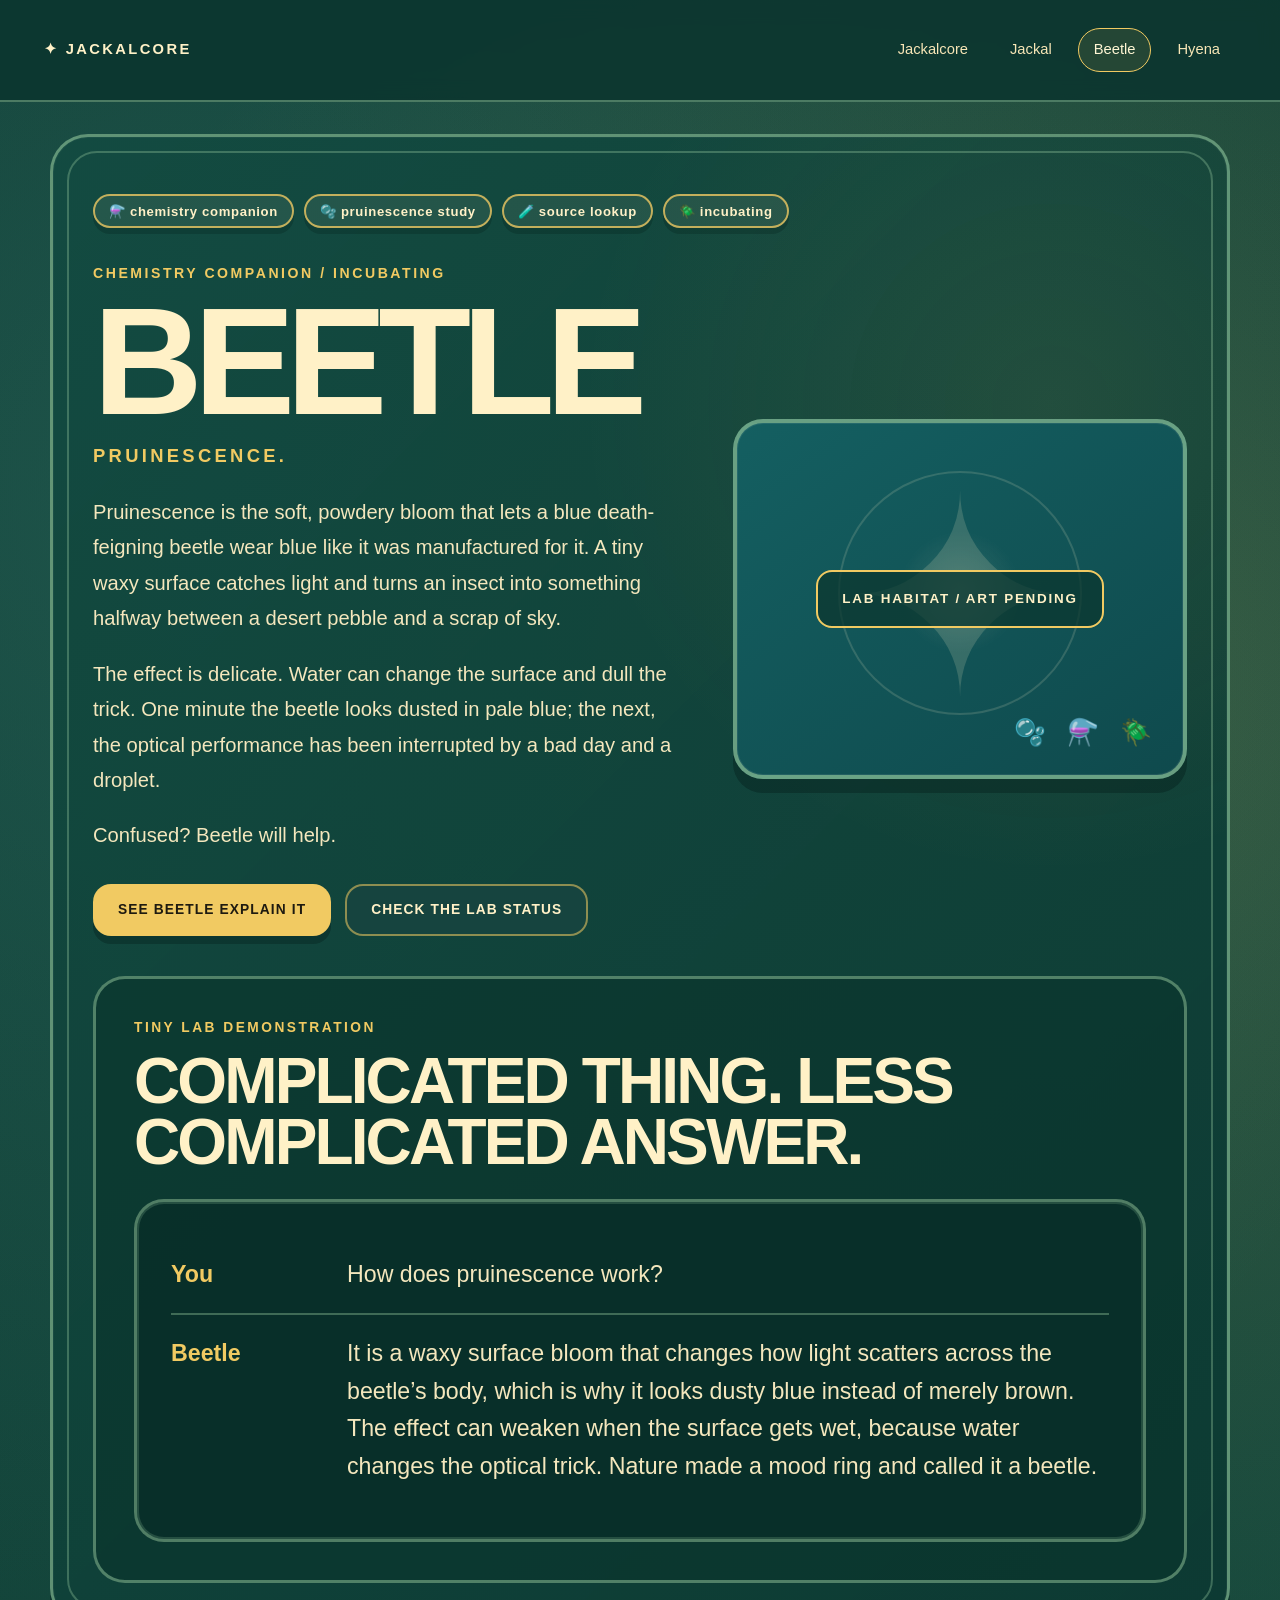
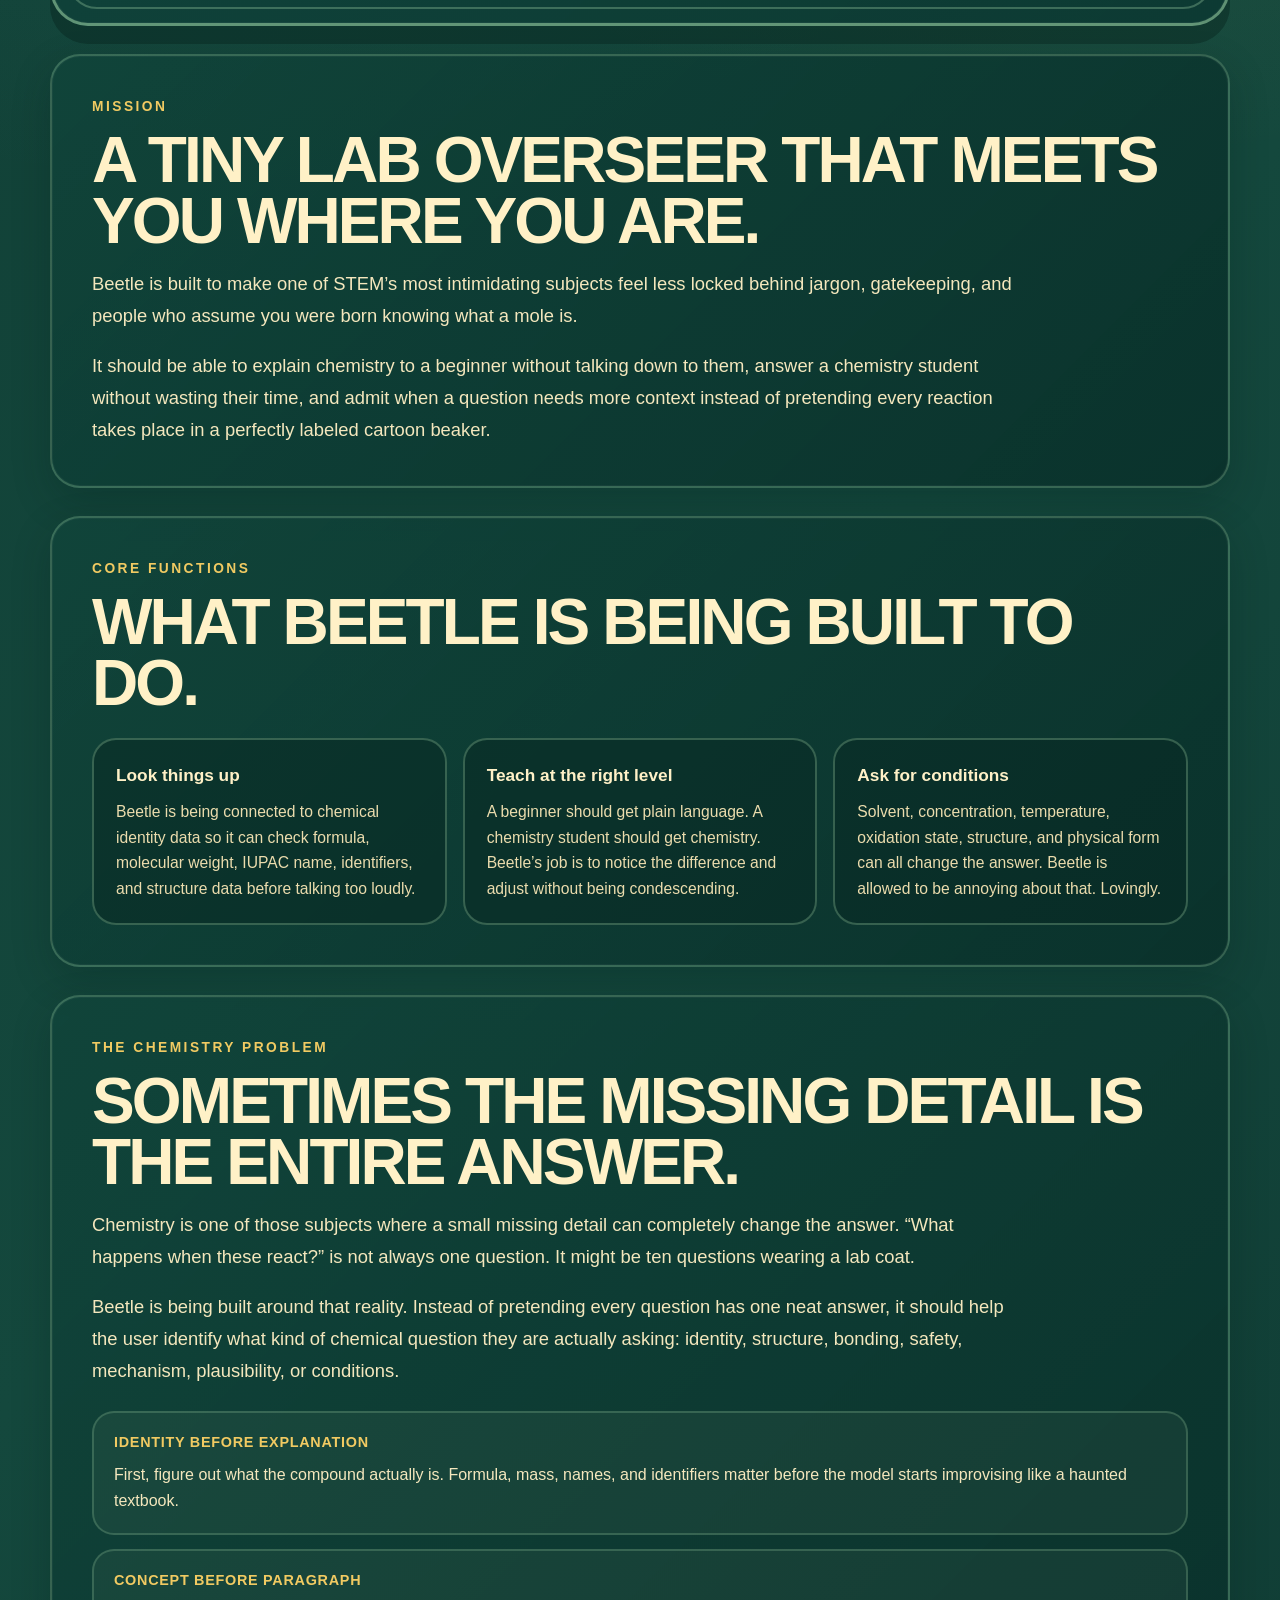
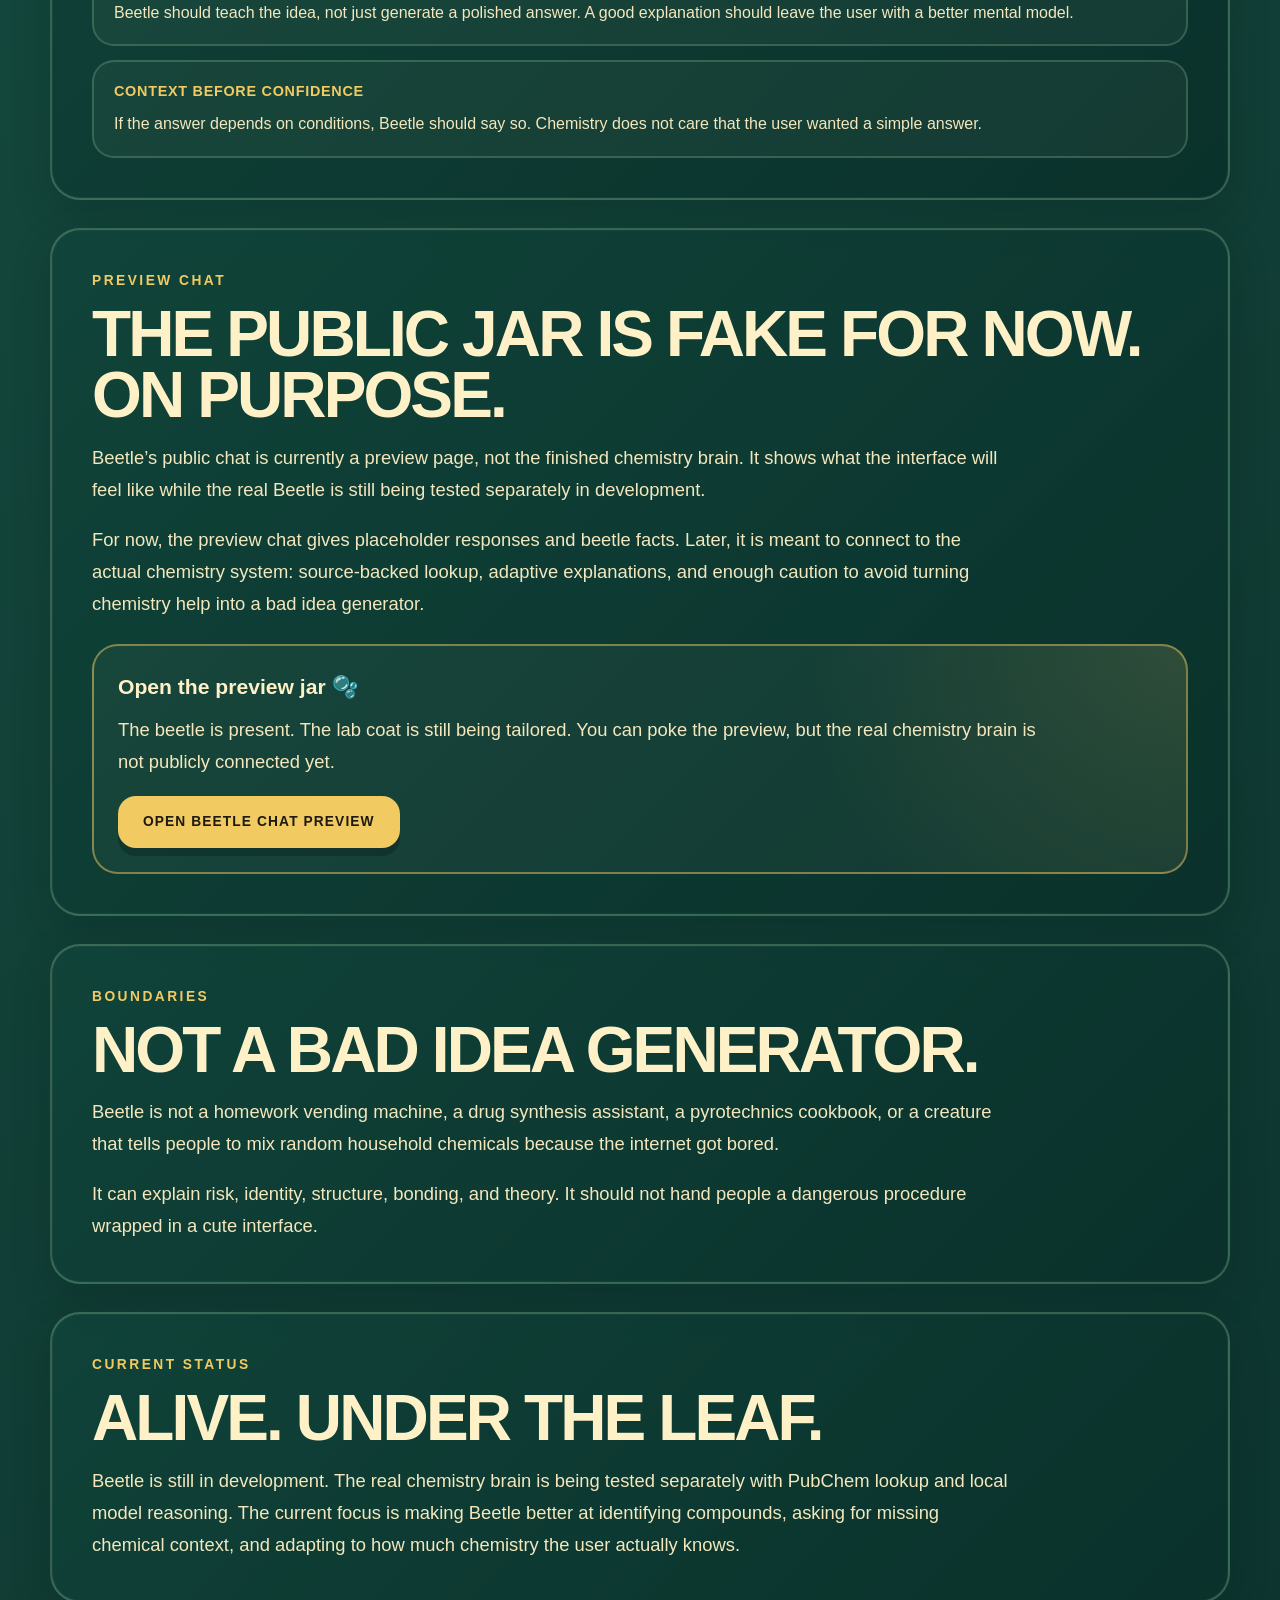
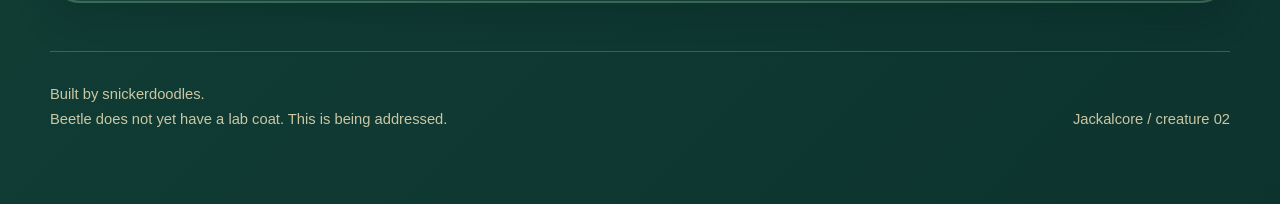
==== commit 9c24abfb: "beetlefix" ====
--- a/beetle.html
+++ b/beetle.html
@@ -25,15 +25,16 @@
     }
 
     .site-header.beetle-header {
-      position: relative;
-      z-index: 2;
+      position: sticky;
+      top: 0;
+      z-index: 10;
       display: flex;
       justify-content: space-between;
       align-items: center;
       gap: 24px;
       padding: 28px clamp(20px, 4vw, 44px);
       border-bottom: 2px solid rgba(139, 190, 149, 0.5);
-      background: rgba(12, 54, 47, 0.84);
+      background: rgba(12, 54, 47, 0.9);
       backdrop-filter: blur(10px);
     }
 
@@ -43,6 +44,7 @@
       font-weight: 900;
       letter-spacing: 0.16em;
       text-transform: uppercase;
+      white-space: nowrap;
     }
 
     .top-nav {
@@ -60,11 +62,18 @@
       border-radius: 999px;
       padding: 9px 15px;
       font-size: 0.92rem;
+      transition: border-color 160ms ease, background 160ms ease, color 160ms ease;
+    }
+
+    .top-nav a:hover {
+      border-color: rgba(241, 202, 98, 0.5);
+      background: rgba(241, 202, 98, 0.08);
+      color: #fff6d4;
     }
 
     .top-nav a.active {
       border-color: #f1ca62;
-      background: rgba(241, 202, 98, 0.08);
+      background: rgba(241, 202, 98, 0.1);
       color: #fff6d4;
     }
 
@@ -415,11 +424,26 @@
       font-size: 1.32rem;
     }
 
-    .footer-note {
+    .creature-footer {
+      display: flex;
+      justify-content: space-between;
+      align-items: flex-end;
+      gap: 24px;
+      margin-top: 48px;
       padding: 30px 0 0;
-      text-align: center;
-      color: rgba(244, 231, 189, 0.72);
+      border-top: 1px solid rgba(139, 190, 149, 0.32);
+      color: rgba(244, 231, 189, 0.82);
       font-size: 0.92rem;
+      line-height: 1.7;
+    }
+
+    .creature-footer p {
+      margin: 0;
+    }
+
+    .creature-footer .footer-right {
+      text-align: right;
+      white-space: nowrap;
     }
 
     @media (max-width: 900px) {
@@ -438,6 +462,15 @@
 
       .top-nav {
         justify-content: flex-start;
+      }
+
+      .creature-footer {
+        align-items: flex-start;
+        flex-direction: column;
+      }
+
+      .creature-footer .footer-right {
+        text-align: left;
       }
     }
 
@@ -449,6 +482,14 @@
 
       .button {
         width: 100%;
+      }
+
+      .top-nav {
+        gap: 4px;
+      }
+
+      .top-nav a {
+        padding: 8px 12px;
       }
     }
   </style>
@@ -677,9 +718,16 @@
       </p>
     </section>
 
-    <p class="footer-note">
-      built by snickerdoodles · Beetle remains under the leaf
-    </p>
+    <footer class="creature-footer">
+      <div>
+        <p>Built by snickerdoodles.</p>
+        <p>Beetle does not yet have a lab coat. This is being addressed.</p>
+      </div>
+
+      <div class="footer-right">
+        <p>Jackalcore / creature 02</p>
+      </div>
+    </footer>
   </main>
 </body>
 </html>
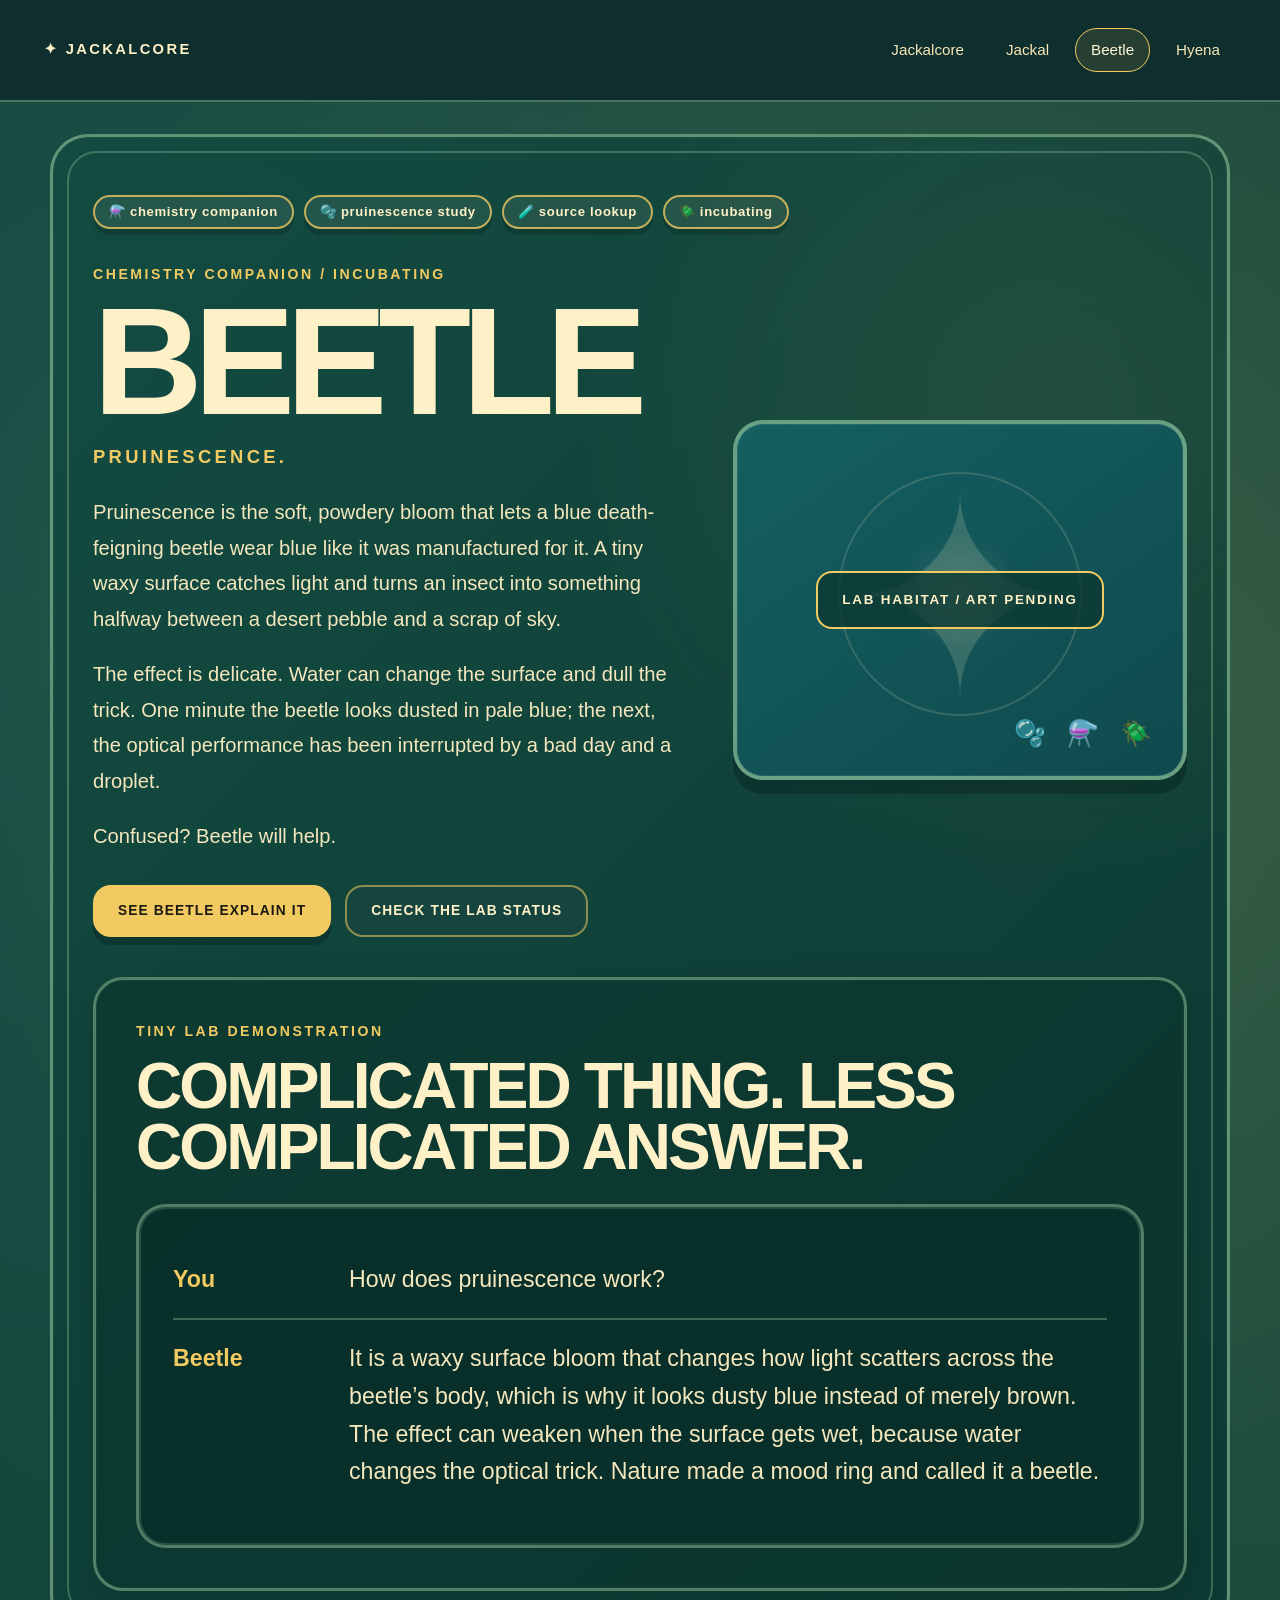
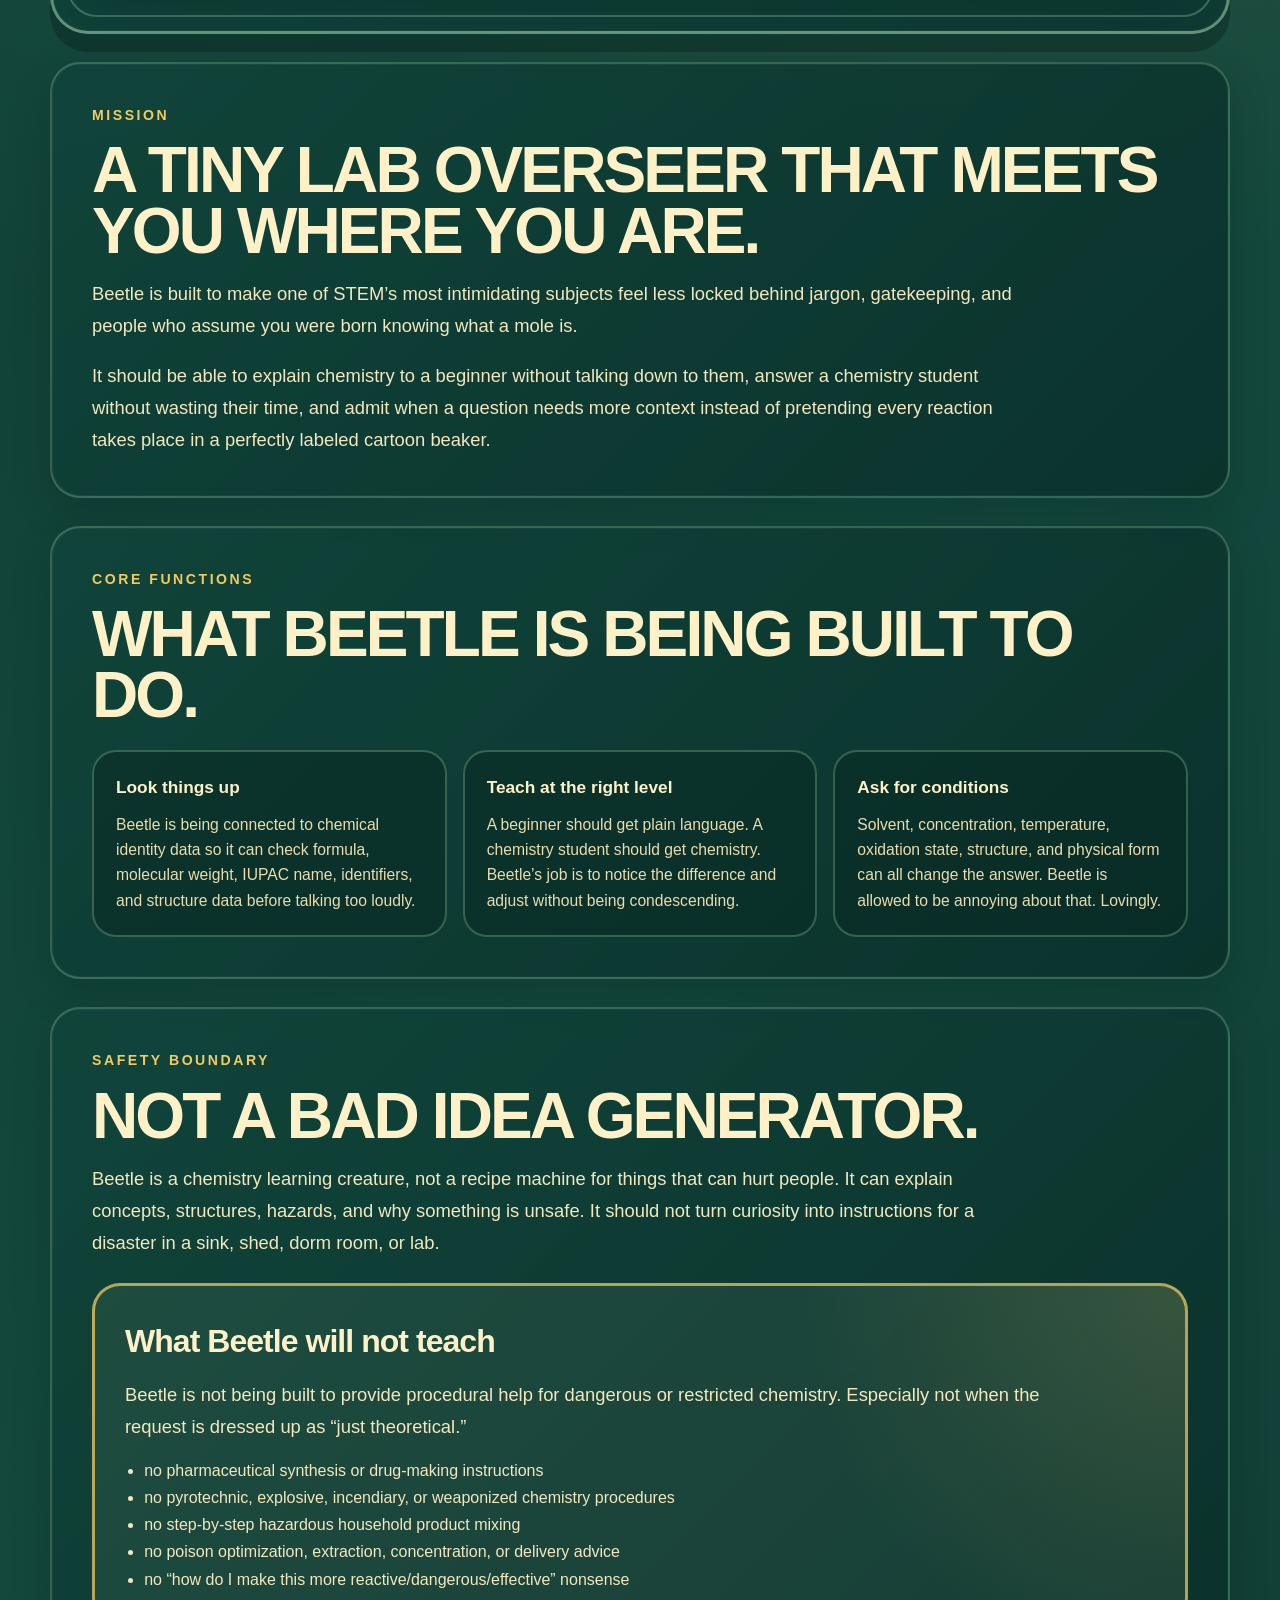
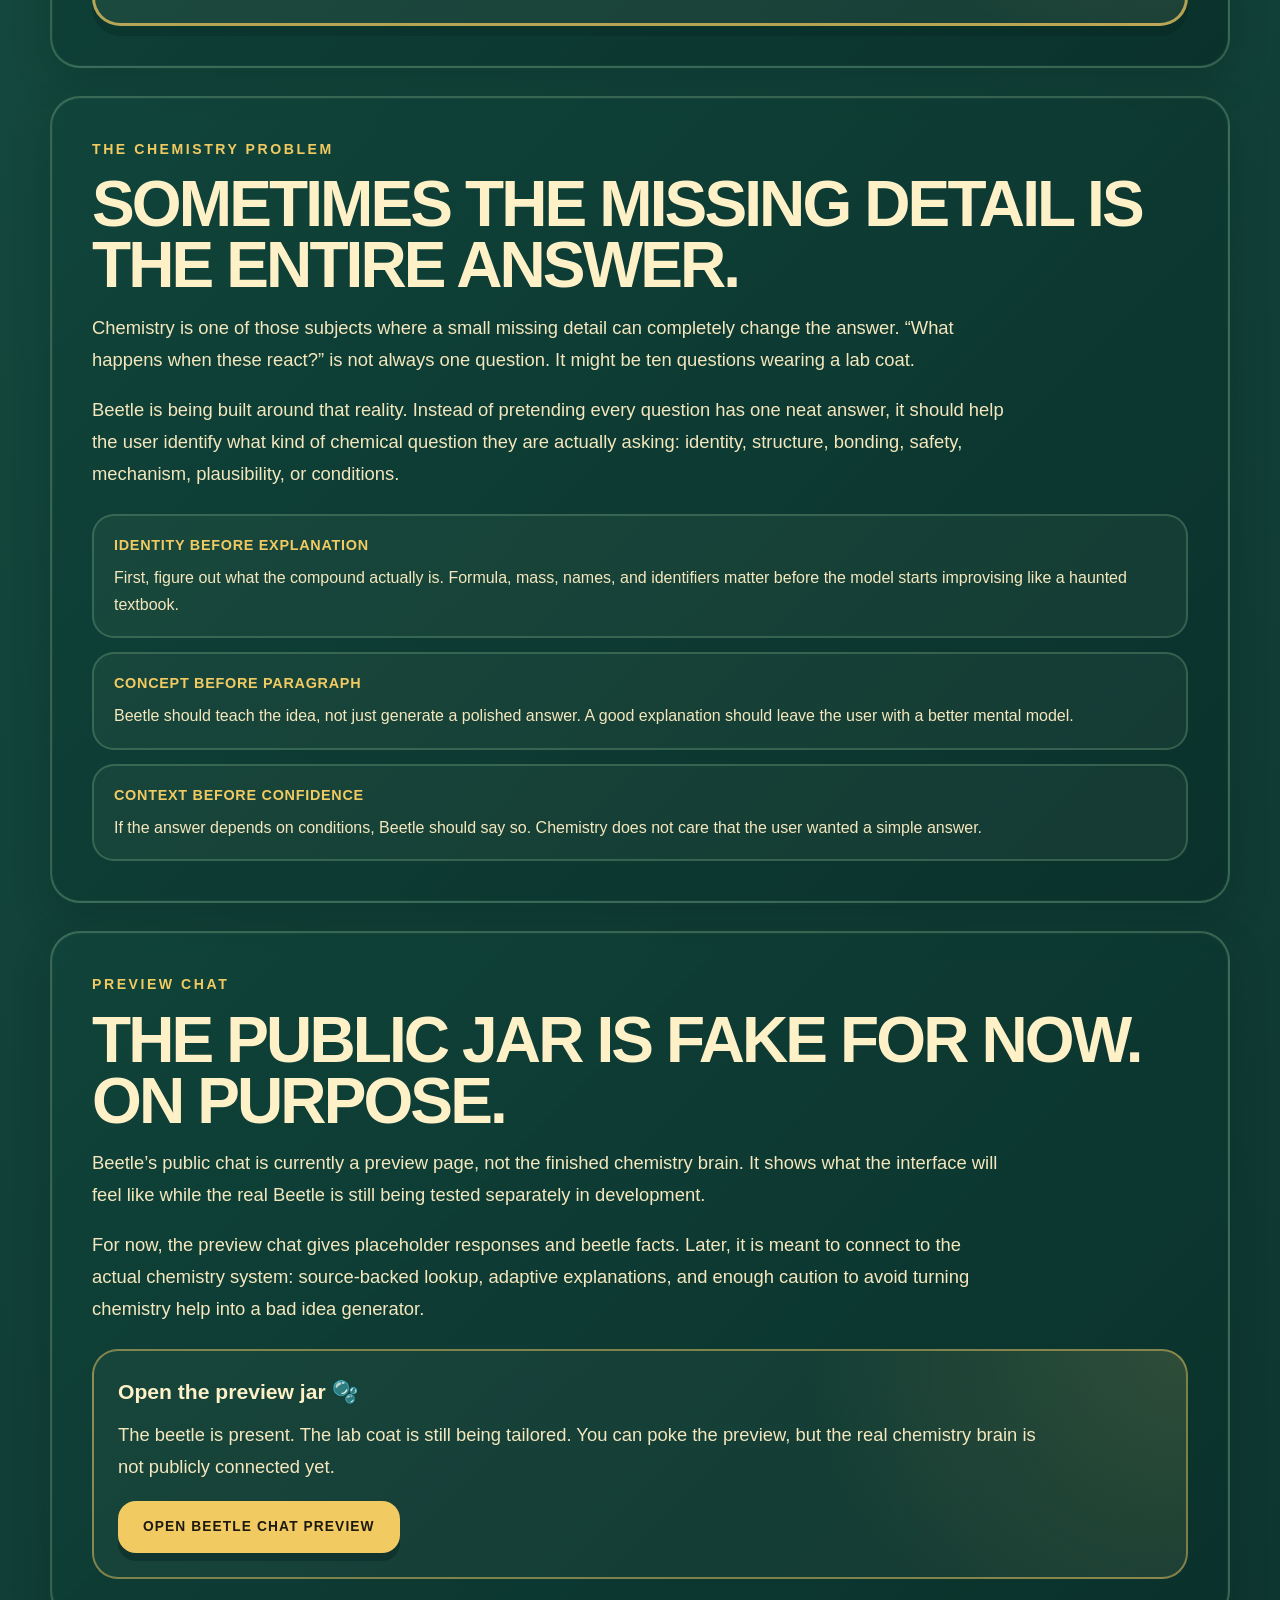
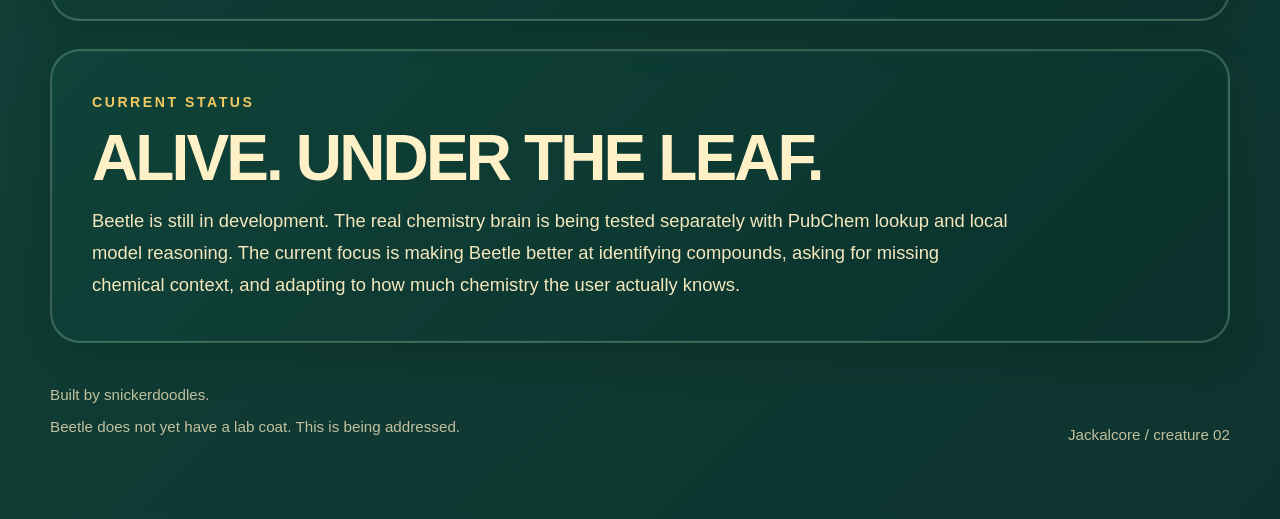
==== commit d4352d19: "another fix" ====
--- a/beetle.html
+++ b/beetle.html
@@ -18,13 +18,13 @@
     .beetle-page {
       min-height: 100vh;
       background:
-        radial-gradient(circle at 18% 10%, rgba(87, 177, 165, 0.2), transparent 28%),
+        radial-gradient(circle at 18% 10%, rgba(87, 177, 165, 0.20), transparent 28%),
         radial-gradient(circle at 86% 14%, rgba(241, 202, 98, 0.16), transparent 24%),
         linear-gradient(135deg, #0f3b32 0%, #14483d 48%, #0d332e 100%);
       position: relative;
     }
 
-    .site-header.beetle-header {
+    .site-header {
       position: sticky;
       top: 0;
       z-index: 10;
@@ -33,8 +33,8 @@
       align-items: center;
       gap: 24px;
       padding: 28px clamp(20px, 4vw, 44px);
-      border-bottom: 2px solid rgba(139, 190, 149, 0.5);
-      background: rgba(12, 54, 47, 0.9);
+      border-bottom: 2px solid rgba(139, 190, 149, 0.48);
+      background: rgba(12, 54, 47, 0.94);
       backdrop-filter: blur(10px);
     }
 
@@ -61,19 +61,19 @@
       border: 1px solid transparent;
       border-radius: 999px;
       padding: 9px 15px;
-      font-size: 0.92rem;
-      transition: border-color 160ms ease, background 160ms ease, color 160ms ease;
+      font-size: 0.95rem;
+      transition: background 160ms ease, border-color 160ms ease, transform 160ms ease;
     }
 
     .top-nav a:hover {
-      border-color: rgba(241, 202, 98, 0.5);
+      border-color: rgba(241, 202, 98, 0.48);
       background: rgba(241, 202, 98, 0.08);
-      color: #fff6d4;
+      transform: translateY(-1px);
     }
 
     .top-nav a.active {
       border-color: #f1ca62;
-      background: rgba(241, 202, 98, 0.1);
+      background: rgba(241, 202, 98, 0.10);
       color: #fff6d4;
     }
 
@@ -143,7 +143,9 @@
       z-index: 1;
     }
 
-    .kicker {
+    .kicker,
+    .demo-kicker,
+    .section-kicker {
       color: #f1ca62;
       font-size: 0.88rem;
       font-weight: 900;
@@ -197,6 +199,12 @@
       letter-spacing: 0.08em;
       text-transform: uppercase;
       font-size: 0.86rem;
+      transition: transform 160ms ease, filter 160ms ease;
+    }
+
+    .button:hover {
+      transform: translateY(-1px);
+      filter: brightness(1.04);
     }
 
     .button.primary {
@@ -272,64 +280,7 @@
       opacity: 0.9;
     }
 
-    .demo-section {
-      margin-top: 40px;
-      padding: clamp(24px, 4vw, 38px);
-      border-radius: 32px;
-      border: 3px solid rgba(139, 190, 149, 0.55);
-      background: rgba(11, 52, 45, 0.62);
-      position: relative;
-      z-index: 1;
-    }
-
-    .demo-section h2,
-    .section h2 {
-      margin: 0 0 16px;
-      color: #fff1c7;
-      font-size: clamp(2.2rem, 5vw, 4.2rem);
-      line-height: 0.95;
-      letter-spacing: -0.045em;
-      text-transform: uppercase;
-    }
-
-    .demo-kicker,
-    .section-kicker {
-      color: #f1ca62;
-      font-size: 0.86rem;
-      font-weight: 900;
-      letter-spacing: 0.18em;
-      text-transform: uppercase;
-      margin-bottom: 12px;
-    }
-
-    .chat-demo {
-      margin-top: 26px;
-      border: 3px solid rgba(139, 190, 149, 0.55);
-      border-radius: 30px;
-      padding: clamp(18px, 4vw, 34px);
-      background: rgba(9, 45, 40, 0.76);
-      box-shadow: inset 0 0 0 2px rgba(139, 190, 149, 0.22);
-    }
-
-    .chat-row {
-      display: grid;
-      grid-template-columns: 150px 1fr;
-      gap: 26px;
-      padding: 20px 0;
-      color: #f4e7bd;
-      font-size: clamp(1.1rem, 2vw, 1.45rem);
-      line-height: 1.62;
-    }
-
-    .chat-row + .chat-row {
-      border-top: 2px solid rgba(139, 190, 149, 0.42);
-    }
-
-    .speaker {
-      color: #f1ca62;
-      font-weight: 900;
-    }
-
+    .demo-section,
     .section {
       margin-top: 28px;
       padding: clamp(24px, 4vw, 40px);
@@ -342,7 +293,26 @@
         inset 0 0 0 1px rgba(255,255,255,0.035);
     }
 
-    .section p {
+    .demo-section {
+      margin-top: 40px;
+      border: 3px solid rgba(139, 190, 149, 0.55);
+      background: rgba(11, 52, 45, 0.62);
+      position: relative;
+      z-index: 1;
+    }
+
+    .demo-section h2,
+    .section h2 {
+      margin: 0 0 16px;
+      color: #fff1c7;
+      font-size: clamp(2.2rem, 5vw, 4.2rem);
+      line-height: 0.95;
+      letter-spacing: -0.045em;
+      text-transform: uppercase;
+    }
+
+    .section p,
+    .demo-section p {
       max-width: 920px;
       margin: 0 0 18px;
       color: #f4e7bd;
@@ -350,8 +320,37 @@
       font-size: clamp(1rem, 2vw, 1.15rem);
     }
 
-    .section p:last-child {
+    .section p:last-child,
+    .demo-section p:last-child {
       margin-bottom: 0;
+    }
+
+    .chat-demo {
+      margin-top: 26px;
+      border: 3px solid rgba(139, 190, 149, 0.55);
+      border-radius: 30px;
+      padding: clamp(18px, 4vw, 34px);
+      background: rgba(9, 45, 40, 0.76);
+      box-shadow: inset 0 0 0 2px rgba(139, 190, 149, 0.22);
+    }
+
+    .chat-row {
+      display: grid;
+      grid-template-columns: 150px 1fr;
+      gap: 26px;
+      padding: 20px 0;
+      color: #f4e7bd;
+      font-size: clamp(1.1rem, 2vw, 1.45rem);
+      line-height: 1.62;
+    }
+
+    .chat-row + .chat-row {
+      border-top: 2px solid rgba(139, 190, 149, 0.42);
+    }
+
+    .speaker {
+      color: #f1ca62;
+      font-weight: 900;
     }
 
     .grid {
@@ -406,6 +405,36 @@
     .list-item span {
       color: #f4e7bd;
       line-height: 1.66;
+    }
+
+    .warning-box {
+      margin-top: 24px;
+      border: 3px solid rgba(241, 202, 98, 0.72);
+      border-radius: 28px;
+      padding: clamp(20px, 4vw, 30px);
+      background:
+        radial-gradient(circle at top right, rgba(241, 202, 98, 0.14), transparent 34%),
+        rgba(255, 241, 199, 0.06);
+      box-shadow: 0 10px 0 rgba(4, 28, 24, 0.22);
+    }
+
+    .warning-box h3 {
+      margin: 0 0 12px;
+      color: #fff1c7;
+      font-size: clamp(1.4rem, 3vw, 2rem);
+      letter-spacing: -0.03em;
+    }
+
+    .warning-box p {
+      margin-bottom: 14px;
+    }
+
+    .warning-box ul {
+      margin: 14px 0 0;
+      padding-left: 1.2rem;
+      color: #f4e7bd;
+      line-height: 1.7;
+      font-size: 1rem;
     }
 
     .chat-callout {
@@ -427,23 +456,20 @@
     .creature-footer {
       display: flex;
       justify-content: space-between;
+      gap: 24px;
       align-items: flex-end;
-      gap: 24px;
-      margin-top: 48px;
-      padding: 30px 0 0;
-      border-top: 1px solid rgba(139, 190, 149, 0.32);
-      color: rgba(244, 231, 189, 0.82);
-      font-size: 0.92rem;
-      line-height: 1.7;
+      padding: 40px 0 0;
+      color: rgba(244, 231, 189, 0.78);
+      font-size: 0.95rem;
     }
 
     .creature-footer p {
-      margin: 0;
-    }
-
-    .creature-footer .footer-right {
-      text-align: right;
+      margin: 0 0 8px;
+    }
+
+    .creature-number {
       white-space: nowrap;
+      color: rgba(244, 231, 189, 0.78);
     }
 
     @media (max-width: 900px) {
@@ -455,7 +481,7 @@
         grid-template-columns: 1fr;
       }
 
-      .site-header.beetle-header {
+      .site-header {
         align-items: flex-start;
         flex-direction: column;
       }
@@ -465,12 +491,8 @@
       }
 
       .creature-footer {
+        flex-direction: column;
         align-items: flex-start;
-        flex-direction: column;
-      }
-
-      .creature-footer .footer-right {
-        text-align: left;
       }
     }
 
@@ -483,20 +505,12 @@
       .button {
         width: 100%;
       }
-
-      .top-nav {
-        gap: 4px;
-      }
-
-      .top-nav a {
-        padding: 8px 12px;
-      }
     }
   </style>
 </head>
 
 <body class="beetle-page">
-  <header class="site-header beetle-header">
+  <header class="site-header">
     <a class="brand" href="index.html">✦ Jackalcore</a>
 
     <nav class="top-nav">
@@ -621,6 +635,33 @@
     </section>
 
     <section class="section">
+      <div class="section-kicker">Safety boundary</div>
+      <h2>Not a bad idea generator.</h2>
+
+      <p>
+        Beetle is a chemistry learning creature, not a recipe machine for things that can hurt people.
+        It can explain concepts, structures, hazards, and why something is unsafe. It should not turn
+        curiosity into instructions for a disaster in a sink, shed, dorm room, or lab.
+      </p>
+
+      <div class="warning-box">
+        <h3>What Beetle will not teach</h3>
+        <p>
+          Beetle is not being built to provide procedural help for dangerous or restricted chemistry.
+          Especially not when the request is dressed up as “just theoretical.”
+        </p>
+
+        <ul>
+          <li>no pharmaceutical synthesis or drug-making instructions</li>
+          <li>no pyrotechnic, explosive, incendiary, or weaponized chemistry procedures</li>
+          <li>no step-by-step hazardous household product mixing</li>
+          <li>no poison optimization, extraction, concentration, or delivery advice</li>
+          <li>no “how do I make this more reactive/dangerous/effective” nonsense</li>
+        </ul>
+      </div>
+    </section>
+
+    <section class="section">
       <div class="section-kicker">The chemistry problem</div>
       <h2>Sometimes the missing detail is the entire answer.</h2>
 
@@ -690,22 +731,6 @@
       </div>
     </section>
 
-    <section class="section">
-      <div class="section-kicker">Boundaries</div>
-      <h2>Not a bad idea generator.</h2>
-
-      <p>
-        Beetle is not a homework vending machine, a drug synthesis assistant, a pyrotechnics
-        cookbook, or a creature that tells people to mix random household chemicals because the
-        internet got bored.
-      </p>
-
-      <p>
-        It can explain risk, identity, structure, bonding, and theory. It should not hand people a
-        dangerous procedure wrapped in a cute interface.
-      </p>
-    </section>
-
     <section class="section" id="status">
       <div class="section-kicker">Current status</div>
       <h2>Alive. Under the leaf.</h2>
@@ -724,8 +749,8 @@
         <p>Beetle does not yet have a lab coat. This is being addressed.</p>
       </div>
 
-      <div class="footer-right">
-        <p>Jackalcore / creature 02</p>
+      <div class="creature-number">
+        Jackalcore / creature 02
       </div>
     </footer>
   </main>
